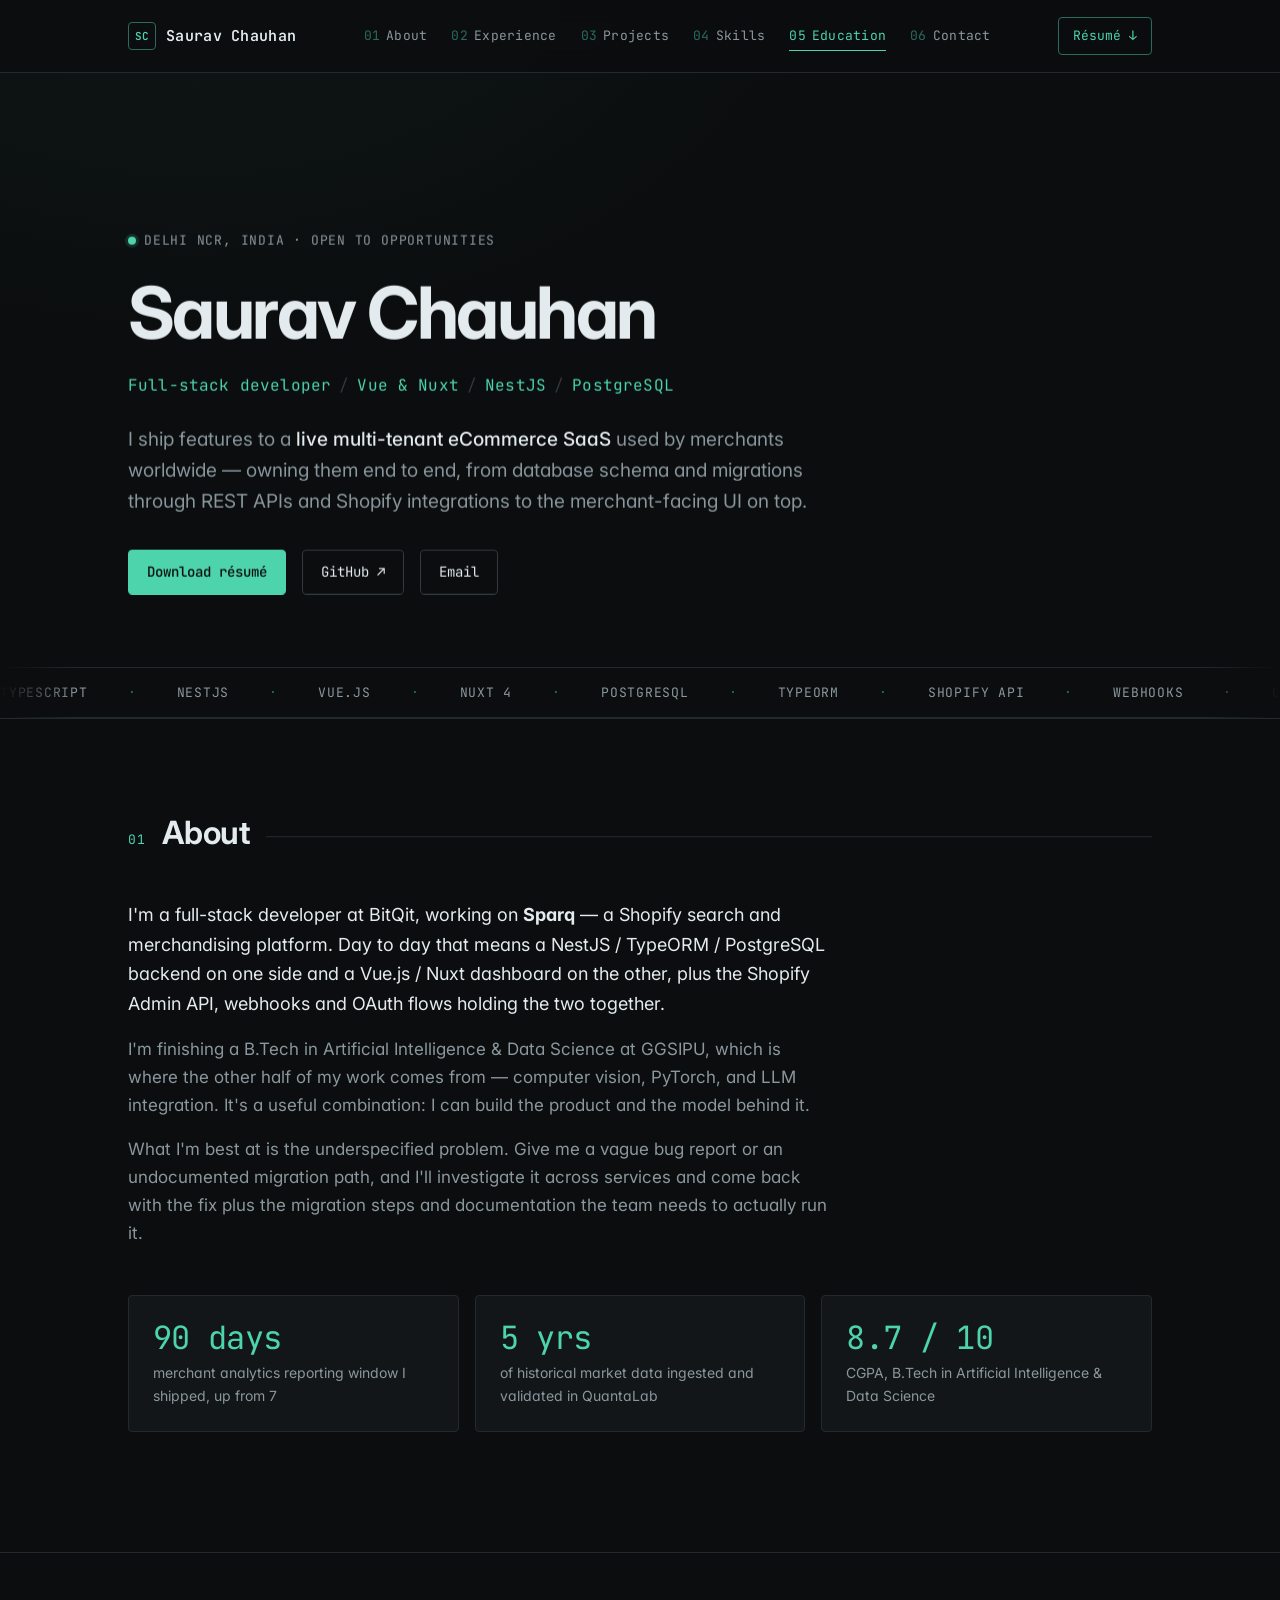
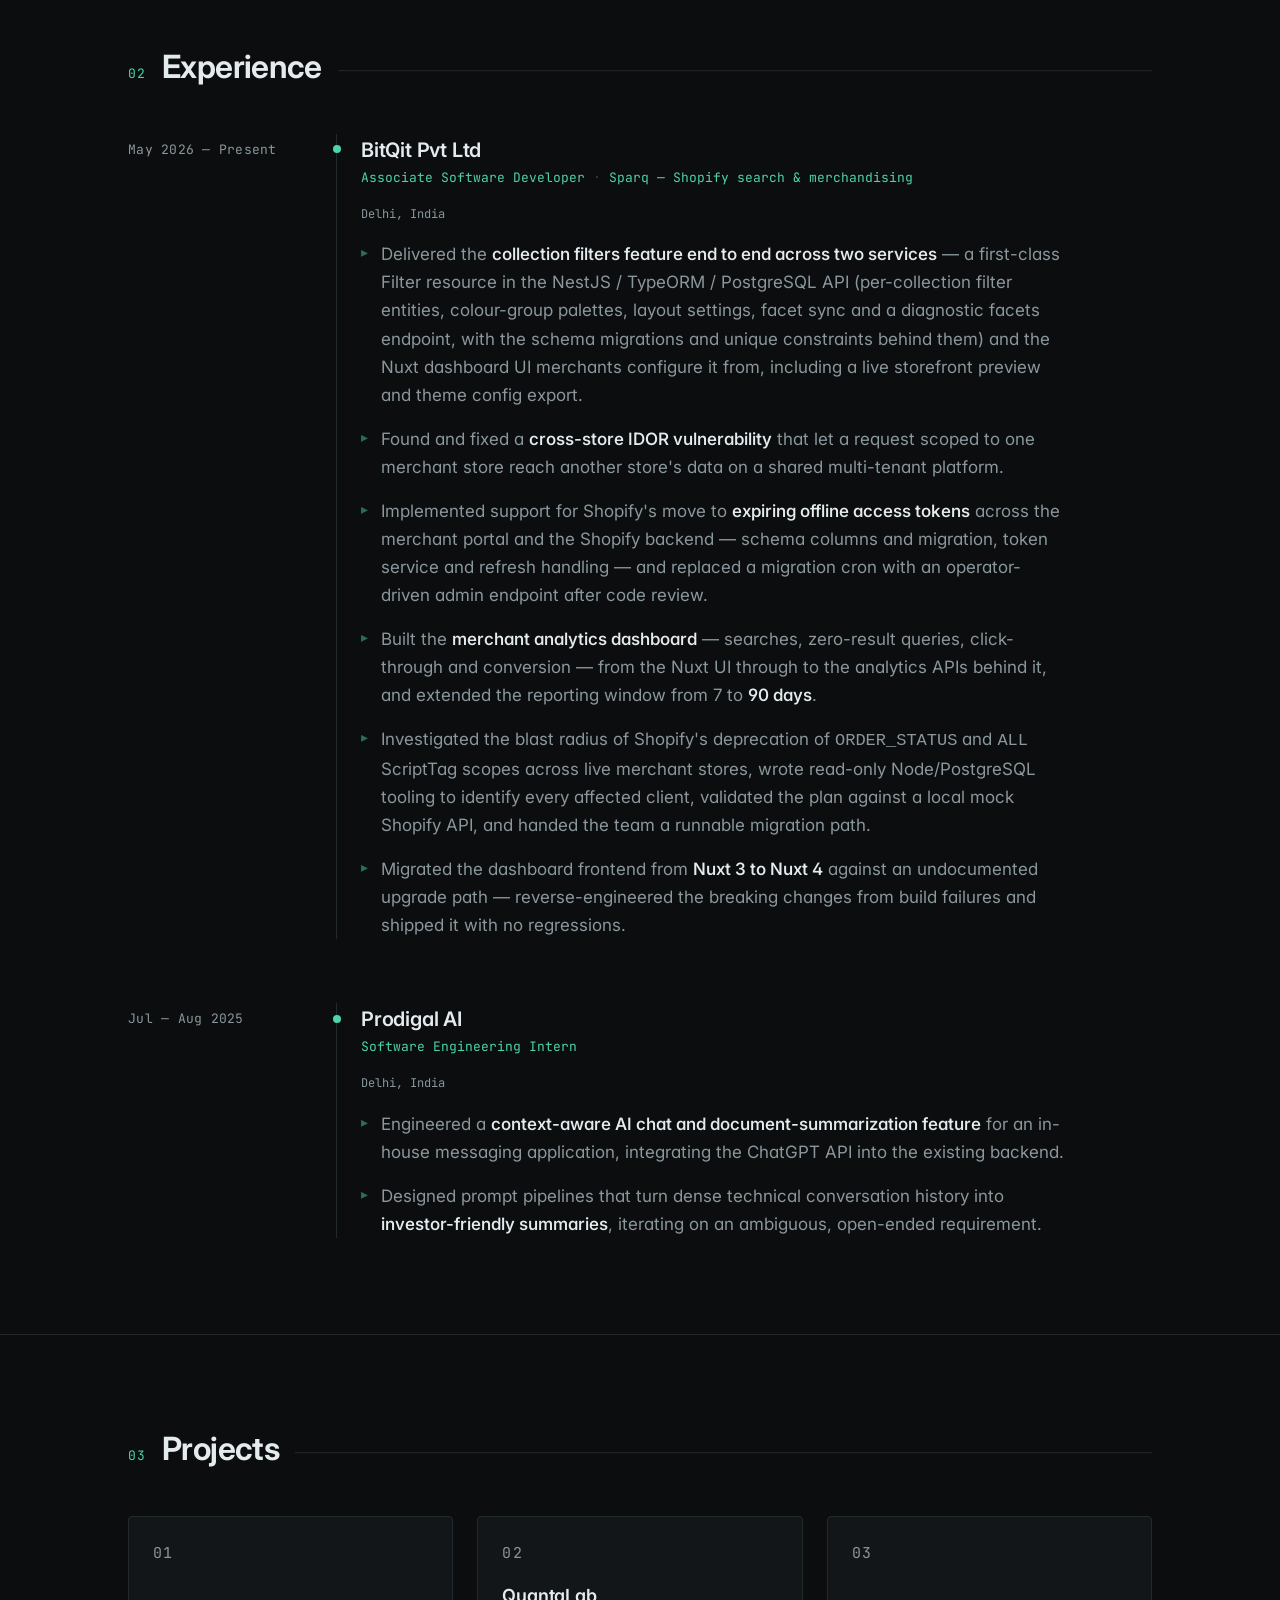
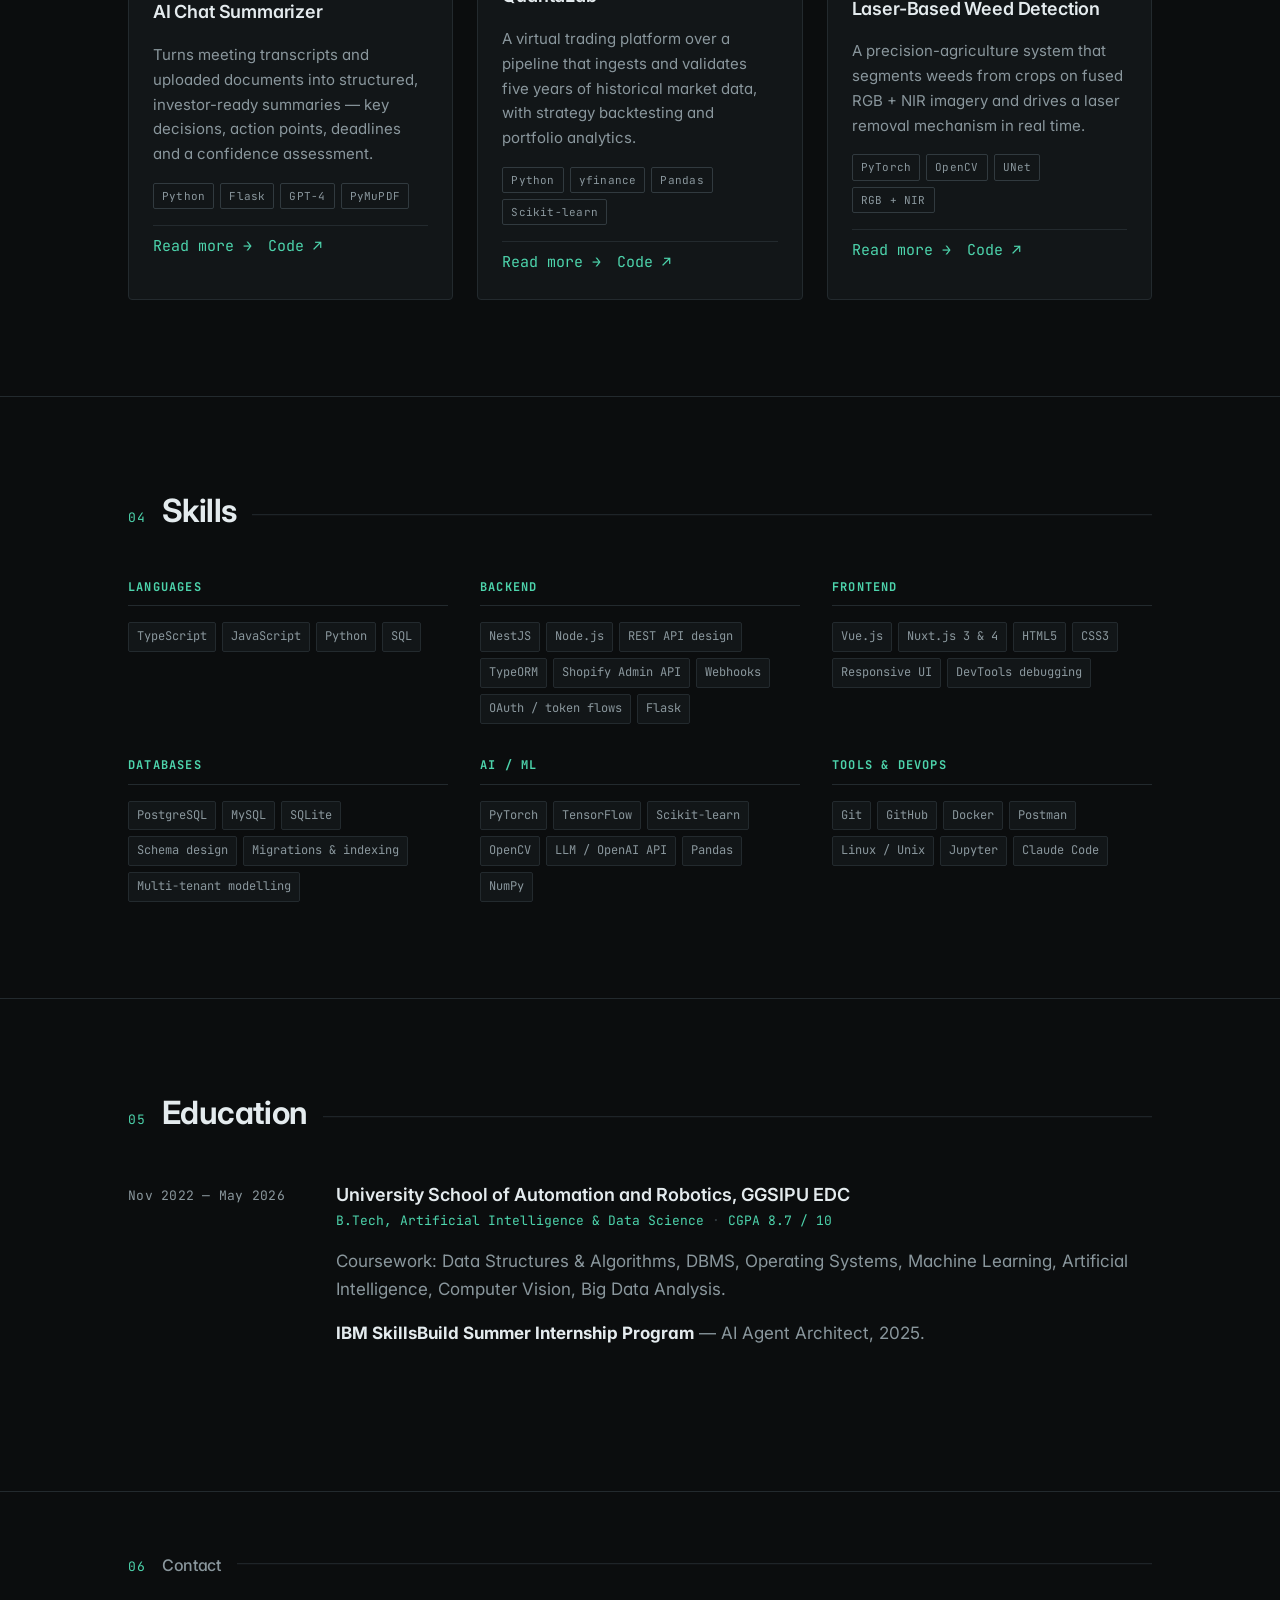
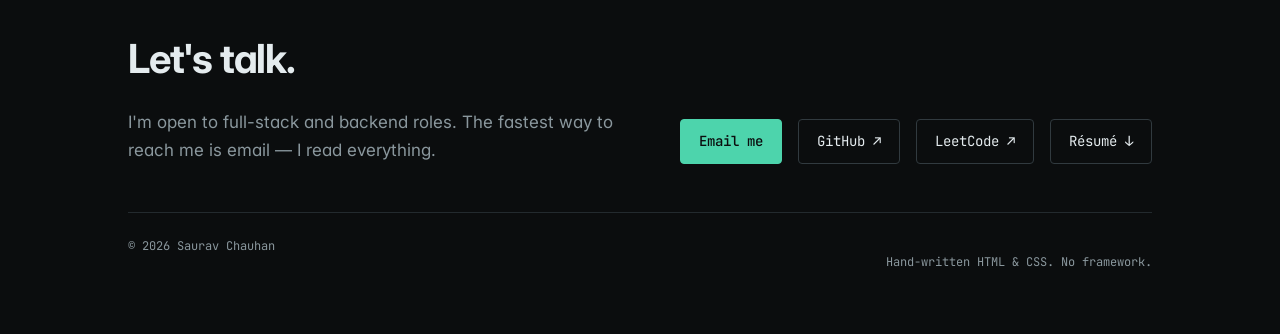
==== index.html @ 9d28c555 "Add files via upload" ====
<!DOCTYPE html>
<html lang="en" class="no-js">
<head>
<meta charset="utf-8">
<meta name="viewport" content="width=device-width, initial-scale=1">

<!-- Runs before first paint: with JS on, .reveal starts hidden and main.js animates it in.
     With JS off, the .no-js rule keeps everything visible. -->
<script>document.documentElement.classList.remove("no-js");</script>

<title>Saurav Chauhan — Full-Stack Developer</title>
<meta name="description" content="Full-stack developer shipping features to a live multi-tenant eCommerce SaaS. NestJS, TypeORM and PostgreSQL on the backend; Vue.js and Nuxt on the frontend. Based in Delhi NCR, India.">
<meta name="author" content="Saurav Chauhan">
<link rel="canonical" href="https://sauravchauhan666.github.io/">

<meta property="og:type" content="website">
<meta property="og:url" content="https://sauravchauhan666.github.io/">
<meta property="og:title" content="Saurav Chauhan — Full-Stack Developer">
<meta property="og:description" content="Full-stack developer shipping features to a live multi-tenant eCommerce SaaS. NestJS, TypeORM and PostgreSQL on the backend; Vue.js and Nuxt on the frontend.">
<meta name="twitter:card" content="summary">

<link rel="icon" href="/favicon.svg" type="image/svg+xml">
<meta name="theme-color" content="#0b0d0e">

<link rel="preconnect" href="https://fonts.googleapis.com">
<link rel="preconnect" href="https://fonts.gstatic.com" crossorigin>
<link href="https://fonts.googleapis.com/css2?family=Inter:wght@400;500;600;700&family=JetBrains+Mono:wght@400;500&display=swap" rel="stylesheet">
<link rel="stylesheet" href="/assets/styles.css">

<script type="application/ld+json">
{
  "@context": "https://schema.org",
  "@type": "Person",
  "name": "Saurav Chauhan",
  "jobTitle": "Associate Software Developer",
  "url": "https://sauravchauhan666.github.io/",
  "email": "mailto:2401sauravchauhan@gmail.com",
  "address": { "@type": "PostalAddress", "addressRegion": "Delhi NCR", "addressCountry": "IN" },
  "worksFor": { "@type": "Organization", "name": "BitQit Pvt Ltd" },
  "alumniOf": { "@type": "CollegeOrUniversity", "name": "University School of Automation and Robotics, GGSIPU" },
  "knowsAbout": ["TypeScript", "NestJS", "Vue.js", "Nuxt.js", "PostgreSQL", "Shopify API", "Python", "PyTorch"],
  "sameAs": [
    "https://github.com/SauravChauhan666",
    "https://leetcode.com/u/2401sauravchauhan"
  ]
}
</script>
</head>

<body>
<a class="skip-link" href="#main">Skip to content</a>
<div class="scroll-progress" aria-hidden="true"></div>

<header class="site-header">
  <div class="container">
    <a class="brand" href="/">
      <span class="brand-mark" aria-hidden="true">SC</span>
      <span class="brand-name">Saurav Chauhan</span>
    </a>

    <nav class="nav" aria-label="Sections">
      <a href="#about"><span class="nav-num">01</span>About</a>
      <a href="#experience"><span class="nav-num">02</span>Experience</a>
      <a href="#projects"><span class="nav-num">03</span>Projects</a>
      <a href="#skills"><span class="nav-num">04</span>Skills</a>
      <a href="#education"><span class="nav-num">05</span>Education</a>
      <a href="#contact"><span class="nav-num">06</span>Contact</a>
    </nav>

    <div class="header-actions">
      <a class="btn-resume" href="/resume.pdf" target="_blank" rel="noopener">Résumé ↓</a>
      <button class="nav-toggle" type="button" aria-expanded="false" aria-controls="nav-mobile">Menu</button>
    </div>
  </div>

  <div class="nav-mobile" id="nav-mobile">
    <ul>
      <li><a href="#about">01 &nbsp;About</a></li>
      <li><a href="#experience">02 &nbsp;Experience</a></li>
      <li><a href="#projects">03 &nbsp;Projects</a></li>
      <li><a href="#skills">04 &nbsp;Skills</a></li>
      <li><a href="#education">05 &nbsp;Education</a></li>
      <li><a href="#contact">06 &nbsp;Contact</a></li>
    </ul>
  </div>
</header>

<main id="main">

  <!-- Hero ------------------------------------------------------------- -->
  <section class="hero">
    <div class="container" data-parallax="0.12">
      <p class="hero-eyebrow" data-enter>
        <span class="status-dot" aria-hidden="true"></span>
        Delhi NCR, India · Open to opportunities
      </p>

      <h1 data-enter><span class="mask"><span class="mask-inner">Saurav Chauhan</span></span></h1>

      <p class="hero-role" data-enter>
        Full-stack developer<span class="sep">/</span>Vue &amp; Nuxt<span class="sep">/</span>NestJS<span class="sep">/</span>PostgreSQL
      </p>

      <p class="hero-summary" data-enter>
        I ship features to a <strong>live multi-tenant eCommerce SaaS</strong> used by merchants worldwide —
        owning them end to end, from database schema and migrations through REST APIs and Shopify
        integrations to the merchant-facing UI on top.
      </p>

      <div class="hero-actions" data-enter>
        <a class="btn btn-primary" href="/resume.pdf" target="_blank" rel="noopener">Download résumé</a>
        <a class="btn" href="https://github.com/SauravChauhan666" target="_blank" rel="noopener">GitHub ↗</a>
        <a class="btn" href="mailto:2401sauravchauhan@gmail.com">Email</a>
      </div>
    </div>
  </section>

  <!-- Tech marquee ----------------------------------------------------- -->
  <div class="marquee" aria-hidden="true">
    <div class="marquee-track">
      <div class="marquee-group">
        <span>TypeScript</span><span>NestJS</span><span>Vue.js</span><span>Nuxt 4</span>
        <span>PostgreSQL</span><span>TypeORM</span><span>Shopify API</span><span>Webhooks</span>
        <span>OAuth</span><span>Python</span><span>PyTorch</span><span>OpenCV</span>
        <span>Docker</span><span>Linux</span>
      </div>
      <div class="marquee-group">
        <span>TypeScript</span><span>NestJS</span><span>Vue.js</span><span>Nuxt 4</span>
        <span>PostgreSQL</span><span>TypeORM</span><span>Shopify API</span><span>Webhooks</span>
        <span>OAuth</span><span>Python</span><span>PyTorch</span><span>OpenCV</span>
        <span>Docker</span><span>Linux</span>
      </div>
    </div>
  </div>

  <!-- About ------------------------------------------------------------ -->
  <section class="section" id="about">
    <div class="container">
      <div class="section-head">
        <span class="section-num">01</span>
        <h2>About</h2>
        <span class="section-rule" aria-hidden="true"></span>
      </div>

      <div class="prose reveal">
        <p class="lead">
          I'm a full-stack developer at BitQit, working on <strong>Sparq</strong> — a Shopify search and
          merchandising platform. Day to day that means a NestJS / TypeORM / PostgreSQL backend on one side
          and a Vue.js / Nuxt dashboard on the other, plus the Shopify Admin API, webhooks and OAuth flows
          holding the two together.
        </p>
        <p class="muted">
          I'm finishing a B.Tech in Artificial Intelligence &amp; Data Science at GGSIPU, which is where the
          other half of my work comes from — computer vision, PyTorch, and LLM integration. It's a useful
          combination: I can build the product and the model behind it.
        </p>
        <p class="muted">
          What I'm best at is the underspecified problem. Give me a vague bug report or an undocumented
          migration path, and I'll investigate it across services and come back with the fix plus the
          migration steps and documentation the team needs to actually run it.
        </p>
      </div>

      <div class="metrics" data-stagger style="margin-top: 3rem;">
        <div class="metric">
          <p class="metric-value" data-count="90" data-suffix=" days">90 days</p>
          <p class="metric-label">merchant analytics reporting window I shipped, up from 7</p>
        </div>
        <div class="metric">
          <p class="metric-value" data-count="5" data-suffix=" yrs">5 yrs</p>
          <p class="metric-label">of historical market data ingested and validated in QuantaLab</p>
        </div>
        <div class="metric">
          <p class="metric-value" data-count="8.7" data-decimals="1" data-suffix=" / 10">8.7 / 10</p>
          <p class="metric-label">CGPA, B.Tech in Artificial Intelligence &amp; Data Science</p>
        </div>
      </div>
    </div>
  </section>

  <!-- Experience ------------------------------------------------------- -->
  <section class="section" id="experience">
    <div class="container">
      <div class="section-head">
        <span class="section-num">02</span>
        <h2>Experience</h2>
        <span class="section-rule" aria-hidden="true"></span>
      </div>

      <div class="timeline" data-stagger>

        <article class="job reveal">
          <p class="job-date">May 2026 — Present</p>
          <div class="job-body">
            <h3>BitQit Pvt Ltd</h3>
            <p class="job-role">
              Associate Software Developer<span class="sep">·</span>Sparq — Shopify search &amp; merchandising
            </p>
            <p class="job-meta">Delhi, India</p>

            <ul class="bullets">
              <li>
                Delivered the <strong>collection filters feature end to end across two services</strong> — a
                first-class Filter resource in the NestJS / TypeORM / PostgreSQL API (per-collection filter
                entities, colour-group palettes, layout settings, facet sync and a diagnostic facets endpoint,
                with the schema migrations and unique constraints behind them) and the Nuxt dashboard UI
                merchants configure it from, including a live storefront preview and theme config export.
              </li>
              <li>
                Found and fixed a <strong>cross-store IDOR vulnerability</strong> that let a request scoped to
                one merchant store reach another store's data on a shared multi-tenant platform.
              </li>
              <li>
                Implemented support for Shopify's move to <strong>expiring offline access tokens</strong>
                across the merchant portal and the Shopify backend — schema columns and migration, token
                service and refresh handling — and replaced a migration cron with an operator-driven admin
                endpoint after code review.
              </li>
              <li>
                Built the <strong>merchant analytics dashboard</strong> — searches, zero-result queries,
                click-through and conversion — from the Nuxt UI through to the analytics APIs behind it, and
                extended the reporting window from 7 to <strong>90 days</strong>.
              </li>
              <li>
                Investigated the blast radius of Shopify's deprecation of <code>ORDER_STATUS</code> and
                <code>ALL</code> ScriptTag scopes across live merchant stores, wrote read-only
                Node/PostgreSQL tooling to identify every affected client, validated the plan against a local
                mock Shopify API, and handed the team a runnable migration path.
              </li>
              <li>
                Migrated the dashboard frontend from <strong>Nuxt 3 to Nuxt 4</strong> against an undocumented
                upgrade path — reverse-engineered the breaking changes from build failures and shipped it with
                no regressions.
              </li>
            </ul>
          </div>
        </article>

        <article class="job reveal">
          <p class="job-date">Jul — Aug 2025</p>
          <div class="job-body">
            <h3>Prodigal AI</h3>
            <p class="job-role">Software Engineering Intern</p>
            <p class="job-meta">Delhi, India</p>

            <ul class="bullets">
              <li>
                Engineered a <strong>context-aware AI chat and document-summarization feature</strong> for an
                in-house messaging application, integrating the ChatGPT API into the existing backend.
              </li>
              <li>
                Designed prompt pipelines that turn dense technical conversation history into
                <strong>investor-friendly summaries</strong>, iterating on an ambiguous, open-ended requirement.
              </li>
            </ul>
          </div>
        </article>

      </div>
    </div>
  </section>

  <!-- Projects --------------------------------------------------------- -->
  <section class="section" id="projects">
    <div class="container">
      <div class="section-head">
        <span class="section-num">03</span>
        <h2>Projects</h2>
        <span class="section-rule" aria-hidden="true"></span>
      </div>

      <div class="card-grid" data-stagger>

        <article class="card reveal">
          <p class="card-index">01</p>
          <h3><a href="/projects/ai-chat-summarizer.html">AI Chat Summarizer</a></h3>
          <p>
            Turns meeting transcripts and uploaded documents into structured, investor-ready summaries —
            key decisions, action points, deadlines and a confidence assessment.
          </p>
          <ul class="tags">
            <li>Python</li><li>Flask</li><li>GPT-4</li><li>PyMuPDF</li>
          </ul>
          <p class="card-links">
            <a href="/projects/ai-chat-summarizer.html">Read more →</a>
            <a href="https://github.com/SauravChauhan666/AI-Chat-Summarizer" target="_blank" rel="noopener">Code ↗</a>
          </p>
        </article>

        <article class="card reveal">
          <p class="card-index">02</p>
          <h3><a href="/projects/quantalab.html">QuantaLab</a></h3>
          <p>
            A virtual trading platform over a pipeline that ingests and validates five years of historical
            market data, with strategy backtesting and portfolio analytics.
          </p>
          <ul class="tags">
            <li>Python</li><li>yfinance</li><li>Pandas</li><li>Scikit-learn</li>
          </ul>
          <p class="card-links">
            <a href="/projects/quantalab.html">Read more →</a>
            <a href="https://github.com/MrParindiyal/quantalab" target="_blank" rel="noopener">Code ↗</a>
          </p>
        </article>

        <article class="card reveal">
          <p class="card-index">03</p>
          <h3><a href="/projects/weed-detection.html">Laser-Based Weed Detection</a></h3>
          <p>
            A precision-agriculture system that segments weeds from crops on fused RGB + NIR imagery and
            drives a laser removal mechanism in real time.
          </p>
          <ul class="tags">
            <li>PyTorch</li><li>OpenCV</li><li>UNet</li><li>RGB + NIR</li>
          </ul>
          <p class="card-links">
            <a href="/projects/weed-detection.html">Read more →</a>
            <a href="https://github.com/SauravChauhan666/Laser-based-weed-detection" target="_blank" rel="noopener">Code ↗</a>
          </p>
        </article>

      </div>
    </div>
  </section>

  <!-- Skills ----------------------------------------------------------- -->
  <section class="section" id="skills">
    <div class="container">
      <div class="section-head">
        <span class="section-num">04</span>
        <h2>Skills</h2>
        <span class="section-rule" aria-hidden="true"></span>
      </div>

      <div class="skills-grid" data-stagger>

        <div class="skill-group">
          <h3>Languages</h3>
          <ul>
            <li>TypeScript</li><li>JavaScript</li><li>Python</li><li>SQL</li>
          </ul>
        </div>

        <div class="skill-group">
          <h3>Backend</h3>
          <ul>
            <li>NestJS</li><li>Node.js</li><li>REST API design</li><li>TypeORM</li>
            <li>Shopify Admin API</li><li>Webhooks</li><li>OAuth / token flows</li><li>Flask</li>
          </ul>
        </div>

        <div class="skill-group">
          <h3>Frontend</h3>
          <ul>
            <li>Vue.js</li><li>Nuxt.js 3 &amp; 4</li><li>HTML5</li><li>CSS3</li>
            <li>Responsive UI</li><li>DevTools debugging</li>
          </ul>
        </div>

        <div class="skill-group">
          <h3>Databases</h3>
          <ul>
            <li>PostgreSQL</li><li>MySQL</li><li>SQLite</li><li>Schema design</li>
            <li>Migrations &amp; indexing</li><li>Multi-tenant modelling</li>
          </ul>
        </div>

        <div class="skill-group">
          <h3>AI / ML</h3>
          <ul>
            <li>PyTorch</li><li>TensorFlow</li><li>Scikit-learn</li><li>OpenCV</li>
            <li>LLM / OpenAI API</li><li>Pandas</li><li>NumPy</li>
          </ul>
        </div>

        <div class="skill-group">
          <h3>Tools &amp; DevOps</h3>
          <ul>
            <li>Git</li><li>GitHub</li><li>Docker</li><li>Postman</li>
            <li>Linux / Unix</li><li>Jupyter</li><li>Claude Code</li>
          </ul>
        </div>

      </div>
    </div>
  </section>

  <!-- Education -------------------------------------------------------- -->
  <section class="section" id="education">
    <div class="container">
      <div class="section-head">
        <span class="section-num">05</span>
        <h2>Education</h2>
        <span class="section-rule" aria-hidden="true"></span>
      </div>

      <div class="edu reveal">
        <p class="job-date">Nov 2022 — May 2026</p>
        <div>
          <h3>University School of Automation and Robotics, GGSIPU EDC</h3>
          <p class="job-role">B.Tech, Artificial Intelligence &amp; Data Science<span class="sep">·</span>CGPA 8.7 / 10</p>
          <p class="muted">
            Coursework: Data Structures &amp; Algorithms, DBMS, Operating Systems, Machine Learning,
            Artificial Intelligence, Computer Vision, Big Data Analysis.
          </p>
          <p class="muted" style="margin-top: 1rem;">
            <strong style="color: var(--text);">IBM SkillsBuild Summer Internship Program</strong> —
            AI Agent Architect, 2025.
          </p>
        </div>
      </div>
    </div>
  </section>

</main>

<!-- Contact / footer --------------------------------------------------- -->
<footer class="site-footer" id="contact">
  <div class="container">
    <div class="section-head">
      <span class="section-num">06</span>
      <h2 style="font-size: 1rem; font-weight: 500; color: var(--muted);">Contact</h2>
      <span class="section-rule" aria-hidden="true"></span>
    </div>

    <div class="footer-top">
      <div>
        <h2>Let's talk.</h2>
        <p class="muted prose">
          I'm open to full-stack and backend roles. The fastest way to reach me is email — I read everything.
        </p>
      </div>

      <ul class="contact-links">
        <li><a class="btn btn-primary" href="mailto:2401sauravchauhan@gmail.com">Email me</a></li>
        <li><a class="btn" href="https://github.com/SauravChauhan666" target="_blank" rel="noopener">GitHub ↗</a></li>
        <li><a class="btn" href="https://leetcode.com/u/2401sauravchauhan" target="_blank" rel="noopener">LeetCode ↗</a></li>
        <li><a class="btn" href="/resume.pdf" target="_blank" rel="noopener">Résumé ↓</a></li>
      </ul>
    </div>

    <div class="footer-bottom">
      <p>© 2026 Saurav Chauhan</p>
      <p>Hand-written HTML &amp; CSS. No framework.</p>
    </div>
  </div>
</footer>

<script src="/assets/main.js" defer></script>
</body>
</html>
---- assets/styles.css ----
/* ==========================================================================
   Saurav Chauhan — portfolio
   Single stylesheet, shared by every page.

   Structure:
     1. Tokens          design system, the only place raw values live
     2. Reset & base
     3. Layout          container, section rhythm
     4. Header / nav
     5. Hero
     6. Prose & headings
     7. Experience timeline
     8. Project cards
     9. Skills
    10. Project detail pages
    11. Footer
    12. Motion & reveal
   ========================================================================== */


/* 1. Tokens ================================================================ */

:root {
  /* Palette — near-black base, one accent used sparingly */
  --bg:          #0b0d0e;
  --surface:     #121618;
  --surface-2:   #171c1f;
  --border:      #232a2e;
  --border-lit:  #313a3f;
  --text:        #e4ebee;
  --muted:       #8a979d;
  --accent:      #4dd4ac;
  --accent-dim:  #2a6b5a;

  /* Type */
  --font-sans: "Inter", ui-sans-serif, system-ui, -apple-system, "Segoe UI", sans-serif;
  --font-mono: "JetBrains Mono", ui-monospace, "SF Mono", "Cascadia Code", Menlo, monospace;

  /* Spacing — 8px rhythm */
  --s-1: 0.5rem;
  --s-2: 1rem;
  --s-3: 1.5rem;
  --s-4: 2rem;
  --s-6: 3rem;
  --s-8: 4rem;
  --s-12: 6rem;
  --s-16: 8rem;

  /* Measure */
  --container: 68rem;
  --prose: 44rem;

  --radius: 4px;
  --ease: cubic-bezier(0.4, 0, 0.2, 1);
  /* Decelerating curve for entrances — fast out of the gate, long soft landing */
  --ease-out: cubic-bezier(0.22, 1, 0.36, 1);
}


/* 2. Reset & base ========================================================== */

*,
*::before,
*::after { box-sizing: border-box; }

* { margin: 0; }

html {
  -webkit-text-size-adjust: 100%;
  scroll-behavior: smooth;
  /* Sticky header is ~4.5rem; keep anchored sections clear of it */
  scroll-padding-top: 6rem;
}

/* main.js runs its own eased scrolling and animates anchor jumps itself.
   Native smooth scrolling would fight it, so it is switched off once JS is in. */
html.js-scroll { scroll-behavior: auto; }

body {
  background: var(--bg);
  color: var(--text);
  font-family: var(--font-sans);
  font-size: 1.0625rem;
  line-height: 1.65;
  font-feature-settings: "cv02", "cv03", "cv04", "cv11";
  -webkit-font-smoothing: antialiased;
  text-rendering: optimizeLegibility;
  /* Faint top-left glow so the near-black never reads as flat */
  background-image:
    radial-gradient(60rem 40rem at 15% -10%, rgba(77, 212, 172, 0.055), transparent 70%);
  background-repeat: no-repeat;
  background-attachment: fixed;
}

img, svg { display: block; max-width: 100%; }

a {
  color: var(--accent);
  text-decoration: none;
  transition: color 150ms var(--ease);
}

a:hover { color: var(--text); }

/* Visible focus on every interactive element — dark themes lose these easily */
a:focus-visible,
button:focus-visible {
  outline: 2px solid var(--accent);
  outline-offset: 3px;
  border-radius: 2px;
}

::selection {
  background: var(--accent);
  color: var(--bg);
}

.skip-link {
  position: absolute;
  left: var(--s-2);
  top: -4rem;
  z-index: 100;
  padding: var(--s-1) var(--s-2);
  background: var(--accent);
  color: var(--bg);
  font-family: var(--font-mono);
  font-size: 0.8125rem;
  border-radius: var(--radius);
  transition: top 150ms var(--ease);
}

.skip-link:focus {
  top: var(--s-2);
  color: var(--bg);
}


/* 3. Layout ================================================================ */

.container {
  width: 100%;
  max-width: var(--container);
  margin-inline: auto;
  padding-inline: var(--s-3);
}

@media (min-width: 48rem) {
  .container { padding-inline: var(--s-4); }
}

.section {
  padding-block: var(--s-12);
  border-top: 1px solid var(--border);
}

.section:first-of-type { border-top: 0; }

.prose { max-width: var(--prose); }


/* 4. Header / nav ========================================================== */

.site-header {
  position: sticky;
  top: 0;
  z-index: 50;
  background: rgba(11, 13, 14, 0.82);
  backdrop-filter: blur(12px);
  -webkit-backdrop-filter: blur(12px);
  border-bottom: 1px solid var(--border);
}

.site-header .container {
  display: flex;
  align-items: center;
  justify-content: space-between;
  gap: var(--s-3);
  height: 4.5rem;
}

.brand {
  display: inline-flex;
  align-items: center;
  gap: 0.625rem;
  font-family: var(--font-mono);
  font-size: 0.9375rem;
  font-weight: 600;
  color: var(--text);
  letter-spacing: 0.02em;
}

.brand:hover { color: var(--accent); }

/* On narrow phones the résumé button and menu toggle leave no room for the full
   name — drop to the SC mark. The <h1> two lines down still says it in full. */
.brand-name { display: none; }

@media (min-width: 26rem) {
  .brand-name { display: inline; white-space: nowrap; }
}

.brand-mark {
  display: grid;
  place-items: center;
  width: 1.75rem;
  height: 1.75rem;
  border: 1px solid var(--accent-dim);
  border-radius: var(--radius);
  color: var(--accent);
  font-size: 0.6875rem;
  letter-spacing: 0.04em;
}

.nav {
  display: none;
  align-items: center;
  gap: var(--s-3);
}

/* Six numbered links + brand + résumé button need real room before unstacking */
@media (min-width: 64rem) {
  .nav { display: flex; }
}

.nav a {
  font-family: var(--font-mono);
  font-size: 0.8125rem;
  color: var(--muted);
  letter-spacing: 0.02em;
  padding-block: 0.25rem;
  border-bottom: 1px solid transparent;
}

.nav a:hover { color: var(--text); }

/* Scroll-spy state, set by main.js */
.nav a.is-active {
  color: var(--accent);
  border-bottom-color: var(--accent);
}

.nav-num {
  color: var(--accent-dim);
  margin-right: 0.375rem;
}

.nav a:hover .nav-num,
.nav a.is-active .nav-num { color: var(--accent); }

/* Resume button — the one persistent call to action */
.btn-resume {
  display: inline-flex;
  align-items: center;
  gap: 0.5rem;
  padding: 0.4375rem 0.875rem;
  border: 1px solid var(--accent-dim);
  border-radius: var(--radius);
  font-family: var(--font-mono);
  font-size: 0.8125rem;
  color: var(--accent);
  white-space: nowrap;
  transition: background 150ms var(--ease), border-color 150ms var(--ease),
              color 150ms var(--ease), transform 200ms var(--ease-out);
}

.btn-resume:hover {
  background: rgba(77, 212, 172, 0.1);
  border-color: var(--accent);
  color: var(--accent);
}

/* Mobile menu toggle */
.nav-toggle {
  display: inline-flex;
  align-items: center;
  gap: 0.5rem;
  background: none;
  border: 1px solid var(--border-lit);
  border-radius: var(--radius);
  color: var(--muted);
  font-family: var(--font-mono);
  font-size: 0.8125rem;
  padding: 0.4375rem 0.75rem;
  cursor: pointer;
  transition: color 150ms var(--ease), border-color 150ms var(--ease);
}

.nav-toggle:hover { color: var(--text); border-color: var(--accent-dim); }

@media (min-width: 64rem) {
  .nav-toggle { display: none; }
}

.header-actions {
  display: flex;
  align-items: center;
  gap: var(--s-2);
}

/* Mobile drawer */
.nav-mobile {
  display: none;
  border-top: 1px solid var(--border);
  background: var(--bg);
}

.nav-mobile.is-open { display: block; }

@media (min-width: 64rem) {
  .nav-mobile.is-open { display: none; }
}

.nav-mobile ul {
  list-style: none;
  padding: var(--s-2) 0;
  margin: 0;
}

.nav-mobile a {
  display: block;
  padding: 0.625rem var(--s-3);
  font-family: var(--font-mono);
  font-size: 0.9375rem;
  color: var(--muted);
}

.nav-mobile a:hover { color: var(--accent); background: var(--surface); }


/* 5. Hero ================================================================== */

.hero {
  padding-block: clamp(var(--s-8), 12vw, var(--s-16)) var(--s-12);
}

.hero-eyebrow {
  display: inline-flex;
  align-items: center;
  gap: 0.5rem;
  font-family: var(--font-mono);
  font-size: 0.8125rem;
  letter-spacing: 0.06em;
  text-transform: uppercase;
  color: var(--muted);
  margin-bottom: var(--s-3);
}

.status-dot {
  width: 0.5rem;
  height: 0.5rem;
  border-radius: 50%;
  background: var(--accent);
  box-shadow: 0 0 0 3px rgba(77, 212, 172, 0.15);
}

.hero h1 {
  font-size: clamp(2.5rem, 7vw, 4.5rem);
  line-height: 1.02;
  letter-spacing: -0.035em;
  font-weight: 700;
  margin-bottom: var(--s-3);
}

.hero-role {
  font-family: var(--font-mono);
  font-size: clamp(0.875rem, 2vw, 1rem);
  color: var(--accent);
  letter-spacing: 0.01em;
  margin-bottom: var(--s-3);
}

.hero-role .sep { color: var(--border-lit); margin-inline: 0.5rem; }

.hero-summary {
  max-width: var(--prose);
  font-size: clamp(1.0625rem, 2vw, 1.1875rem);
  color: var(--muted);
  margin-bottom: var(--s-4);
}

.hero-summary strong { color: var(--text); font-weight: 500; }

.hero-actions {
  display: flex;
  flex-wrap: wrap;
  gap: var(--s-2);
}

.btn {
  display: inline-flex;
  align-items: center;
  gap: 0.5rem;
  padding: 0.625rem 1.125rem;
  border-radius: var(--radius);
  font-family: var(--font-mono);
  font-size: 0.875rem;
  border: 1px solid var(--border-lit);
  color: var(--text);
  transition: background 150ms var(--ease), border-color 150ms var(--ease),
              color 150ms var(--ease), transform 200ms var(--ease-out);
}

.btn:hover { border-color: var(--accent-dim); color: var(--accent); background: var(--surface); }

.btn-primary {
  background: var(--accent);
  border-color: var(--accent);
  color: var(--bg);
  font-weight: 500;
}

.btn-primary:hover {
  background: #5ee0b8;
  border-color: #5ee0b8;
  color: var(--bg);
}


/* 6. Prose & headings ====================================================== */

.section-head {
  display: flex;
  align-items: baseline;
  gap: var(--s-2);
  margin-bottom: var(--s-6);
}

.section-num {
  font-family: var(--font-mono);
  font-size: 0.8125rem;
  color: var(--accent);
  letter-spacing: 0.08em;
  flex-shrink: 0;
}

.section-head h2 {
  font-size: clamp(1.5rem, 3vw, 2rem);
  line-height: 1.15;
  letter-spacing: -0.02em;
  font-weight: 650;
}

/* Hairline that runs to the right edge of the heading row */
.section-rule {
  flex: 1;
  height: 1px;
  background: var(--border);
  transform: translateY(-0.4em);
}

.lead { font-size: 1.125rem; }

p + p { margin-top: var(--s-2); }

.muted { color: var(--muted); }

.mono {
  font-family: var(--font-mono);
  font-size: 0.8125rem;
  letter-spacing: 0.02em;
}


/* 7. Experience timeline =================================================== */

.timeline {
  display: grid;
  gap: var(--s-8);
}

.job {
  display: grid;
  gap: var(--s-2);
}

@media (min-width: 56rem) {
  .job {
    grid-template-columns: 11rem 1fr;
    gap: var(--s-4);
  }
}

.job-date {
  font-family: var(--font-mono);
  font-size: 0.8125rem;
  color: var(--muted);
  letter-spacing: 0.02em;
  padding-top: 0.3rem;
}

.job-body {
  position: relative;
  padding-left: var(--s-3);
  border-left: 1px solid var(--border);
}

/* Node on the timeline rail */
.job-body::before {
  content: "";
  position: absolute;
  left: -4.5px;
  top: 0.7rem;
  width: 8px;
  height: 8px;
  border-radius: 50%;
  background: var(--accent);
}

.job h3 {
  font-size: 1.25rem;
  font-weight: 600;
  letter-spacing: -0.01em;
}

.job-role {
  font-family: var(--font-mono);
  font-size: 0.8125rem;
  color: var(--accent);
  margin-bottom: var(--s-2);
}

.job-role .sep { color: var(--border-lit); margin-inline: 0.5rem; }

.job-meta {
  font-family: var(--font-mono);
  font-size: 0.75rem;
  color: var(--muted);
  margin-bottom: var(--s-2);
}

.bullets {
  list-style: none;
  padding: 0;
  display: grid;
  gap: var(--s-2);
  max-width: var(--prose);
}

.bullets li {
  position: relative;
  padding-left: 1.25rem;
  color: var(--muted);
}

.bullets li::before {
  content: "▸";
  position: absolute;
  left: 0;
  color: var(--accent-dim);
  font-size: 0.875rem;
}

.bullets strong { color: var(--text); font-weight: 550; }


/* 8. Project cards ========================================================= */

.card-grid {
  display: grid;
  gap: var(--s-3);
  grid-template-columns: 1fr;
}

@media (min-width: 44rem) {
  .card-grid { grid-template-columns: repeat(2, 1fr); }
}

@media (min-width: 68rem) {
  .card-grid { grid-template-columns: repeat(3, 1fr); }
}

.card {
  display: flex;
  flex-direction: column;
  gap: var(--s-2);
  padding: var(--s-3);
  background: var(--surface);
  border: 1px solid var(--border);
  border-radius: var(--radius);
  transition: border-color 200ms var(--ease), background 200ms var(--ease), transform 200ms var(--ease);
}

.card:hover {
  border-color: var(--accent-dim);
  background: var(--surface-2);
  transform: translateY(-2px);
}

.card-index {
  font-family: var(--font-mono);
  font-size: 0.75rem;
  color: var(--accent-dim);
  letter-spacing: 0.08em;
}

.card h3 {
  font-size: 1.125rem;
  font-weight: 600;
  letter-spacing: -0.01em;
}

.card h3 a { color: var(--text); }

.card:hover h3 a { color: var(--accent); }

.card p {
  color: var(--muted);
  font-size: 0.9375rem;
  flex: 1;
}

.tags {
  display: flex;
  flex-wrap: wrap;
  gap: 0.375rem;
  list-style: none;
  padding: 0;
}

.tags li {
  font-family: var(--font-mono);
  font-size: 0.6875rem;
  letter-spacing: 0.02em;
  color: var(--muted);
  padding: 0.1875rem 0.5rem;
  border: 1px solid var(--border-lit);
  border-radius: 2px;
}

.card-links {
  display: flex;
  gap: var(--s-2);
  font-family: var(--font-mono);
  font-size: 0.8125rem;
  padding-top: var(--s-1);
  border-top: 1px solid var(--border);
}


/* 9. Skills ================================================================ */

.skills-grid {
  display: grid;
  gap: var(--s-4);
  grid-template-columns: 1fr;
}

@media (min-width: 44rem) {
  .skills-grid { grid-template-columns: repeat(2, 1fr); }
}

@media (min-width: 68rem) {
  .skills-grid { grid-template-columns: repeat(3, 1fr); }
}

.skill-group h3 {
  font-family: var(--font-mono);
  font-size: 0.75rem;
  text-transform: uppercase;
  letter-spacing: 0.1em;
  color: var(--accent);
  padding-bottom: var(--s-1);
  margin-bottom: var(--s-2);
  border-bottom: 1px solid var(--border);
}

.skill-group ul {
  list-style: none;
  padding: 0;
  display: flex;
  flex-wrap: wrap;
  gap: 0.375rem;
}

.skill-group li {
  font-family: var(--font-mono);
  font-size: 0.75rem;
  color: var(--muted);
  padding: 0.25rem 0.5rem;
  background: var(--surface);
  border: 1px solid var(--border);
  border-radius: 2px;
}

/* Education / certifications */
.edu {
  display: grid;
  gap: var(--s-2);
  max-width: var(--prose);
}

@media (min-width: 56rem) {
  .edu { grid-template-columns: 11rem 1fr; gap: var(--s-4); max-width: none; }
}

.edu h3 { font-size: 1.125rem; font-weight: 600; }


/* 10. Project detail pages ================================================= */

.page-head {
  padding-block: var(--s-8) var(--s-6);
  border-bottom: 1px solid var(--border);
}

.back-link {
  display: inline-flex;
  align-items: center;
  gap: 0.5rem;
  font-family: var(--font-mono);
  font-size: 0.8125rem;
  color: var(--muted);
  margin-bottom: var(--s-3);
}

.back-link:hover { color: var(--accent); }

.page-head h1 {
  font-size: clamp(2rem, 5vw, 3rem);
  line-height: 1.08;
  letter-spacing: -0.03em;
  font-weight: 700;
  margin-bottom: var(--s-2);
}

.page-head .hero-summary { margin-bottom: var(--s-3); }

.page-meta {
  display: flex;
  flex-wrap: wrap;
  align-items: center;
  gap: var(--s-2);
  font-family: var(--font-mono);
  font-size: 0.8125rem;
  color: var(--muted);
}

/* Numbered content blocks on detail pages */
.detail-block { padding-block: var(--s-6); border-top: 1px solid var(--border); }
.detail-block:first-of-type { border-top: 0; }

.detail-block h2 {
  font-size: 1.375rem;
  font-weight: 650;
  letter-spacing: -0.015em;
}

.detail-block p,
.detail-block .bullets { color: var(--muted); }

.detail-block .prose p { margin-bottom: var(--s-2); }

/* Definition-style stack list: tool + why that tool */
.stack-list {
  display: grid;
  gap: var(--s-2);
  max-width: var(--prose);
  list-style: none;
  padding: 0;
}

.stack-list li {
  display: grid;
  gap: 0.25rem;
  padding: var(--s-2);
  background: var(--surface);
  border: 1px solid var(--border);
  border-left: 2px solid var(--accent-dim);
  border-radius: 0 var(--radius) var(--radius) 0;
}

.stack-list dt,
.stack-list .stack-name {
  font-family: var(--font-mono);
  font-size: 0.8125rem;
  color: var(--accent);
}

.stack-list .stack-why { color: var(--muted); font-size: 0.9375rem; }

/* Outcome metrics */
.metrics {
  display: grid;
  gap: var(--s-2);
  grid-template-columns: 1fr;
  margin-bottom: var(--s-3);
}

@media (min-width: 34rem) {
  .metrics { grid-template-columns: repeat(2, 1fr); }
}

@media (min-width: 44rem) {
  .metrics { grid-template-columns: repeat(3, 1fr); }
}

.metric {
  padding: var(--s-3);
  background: var(--surface);
  border: 1px solid var(--border);
  border-radius: var(--radius);
}

.metric-value {
  font-family: var(--font-mono);
  font-size: clamp(1.5rem, 4vw, 2rem);
  color: var(--accent);
  line-height: 1.1;
  letter-spacing: -0.02em;
  /* Counters animate through many digit widths — tabular stops the layout jittering */
  font-variant-numeric: tabular-nums;
}

.metric-label {
  font-size: 0.875rem;
  color: var(--muted);
  margin-top: 0.375rem;
}

/* Next/prev project navigation */
.page-nav {
  display: flex;
  flex-wrap: wrap;
  gap: var(--s-2);
  justify-content: space-between;
  padding-block: var(--s-6);
  border-top: 1px solid var(--border);
  font-family: var(--font-mono);
  font-size: 0.875rem;
}


/* 11. Footer =============================================================== */

.site-footer {
  border-top: 1px solid var(--border);
  padding-block: var(--s-8);
  margin-top: var(--s-6);
}

.footer-top {
  display: grid;
  gap: var(--s-4);
  margin-bottom: var(--s-6);
}

@media (min-width: 56rem) {
  .footer-top { grid-template-columns: 1fr auto; align-items: end; }
}

.footer-top h2 {
  font-size: clamp(1.75rem, 4vw, 2.5rem);
  letter-spacing: -0.03em;
  font-weight: 700;
  margin-bottom: var(--s-2);
}

.contact-links {
  display: flex;
  flex-wrap: wrap;
  gap: var(--s-2);
  list-style: none;
  padding: 0;
}

.footer-bottom {
  display: flex;
  flex-wrap: wrap;
  gap: var(--s-2);
  justify-content: space-between;
  padding-top: var(--s-3);
  border-top: 1px solid var(--border);
  font-family: var(--font-mono);
  font-size: 0.75rem;
  color: var(--muted);
}


/* 12. Motion =============================================================== */

/* --- Scroll progress bar --- */

.scroll-progress {
  position: fixed;
  inset: 0 0 auto 0;
  height: 2px;
  z-index: 60;
  background: var(--accent);
  transform: scaleX(0);
  transform-origin: 0 50%;
  will-change: transform;
  pointer-events: none;
}

/* --- Header hide on scroll down --- */

.site-header {
  transition: transform 350ms var(--ease-out);
  will-change: transform;
}

.site-header.is-hidden { transform: translateY(-100%); }

/* --- Entrance: hero and page headers, staggered via --d --- */

[data-enter] {
  opacity: 0;
  transform: translateY(1.25rem);
  transition: opacity 700ms var(--ease-out), transform 700ms var(--ease-out);
  transition-delay: var(--d, 0ms);
}

[data-enter].is-entered {
  opacity: 1;
  transform: none;
}

/* Masked line reveal — the text slides up out of a clipped box.
   Needs the padding, or descenders in "y" and "g" get shaved off. */
.mask {
  display: block;
  overflow: hidden;
  padding-bottom: 0.12em;
  margin-bottom: -0.12em;
}

.mask-inner {
  display: block;
  transform: translateY(110%);
  transition: transform 900ms var(--ease-out);
  transition-delay: var(--d, 0ms);
}

.is-entered .mask-inner,
.mask-inner.is-entered { transform: none; }

/* --- Reveal on scroll --- */

.reveal {
  opacity: 0;
  transform: translateY(16px);
  transition: opacity 650ms var(--ease-out), transform 650ms var(--ease-out);
  transition-delay: var(--d, 0ms);
}

.reveal.is-visible {
  opacity: 1;
  transform: none;
}

/* --- Marquee --- */

.marquee {
  overflow: hidden;
  border-block: 1px solid var(--border);
  padding-block: 0.875rem;
  /* Fade the ends so items enter and leave instead of being chopped off */
  -webkit-mask-image: linear-gradient(90deg, transparent, #000 6%, #000 94%, transparent);
          mask-image: linear-gradient(90deg, transparent, #000 6%, #000 94%, transparent);
}

.marquee-track {
  display: flex;
  width: max-content;
  animation: marquee 46s linear infinite;
  will-change: transform;
}

.marquee:hover .marquee-track,
.marquee:focus-within .marquee-track { animation-play-state: paused; }

.marquee-group {
  display: flex;
  align-items: center;
  gap: 2.5rem;
  padding-right: 2.5rem;
  flex-shrink: 0;
}

.marquee-group span {
  font-family: var(--font-mono);
  font-size: 0.8125rem;
  letter-spacing: 0.06em;
  text-transform: uppercase;
  color: var(--muted);
  white-space: nowrap;
  transition: color 200ms var(--ease);
}

.marquee-group span::after {
  content: "·";
  margin-left: 2.5rem;
  color: var(--accent-dim);
}

.marquee:hover .marquee-group span { color: var(--text); }

/* The track holds two identical groups; -50% lands exactly on the seam */
@keyframes marquee {
  from { transform: translate3d(0, 0, 0); }
  to   { transform: translate3d(-50%, 0, 0); }
}

/* --- Card hover sheen --- */

.card {
  position: relative;
  overflow: hidden;
}

.card::after {
  content: "";
  position: absolute;
  inset: 0;
  background: radial-gradient(24rem 16rem at var(--mx, 50%) var(--my, 0%),
                              rgba(77, 212, 172, 0.07), transparent 60%);
  opacity: 0;
  transition: opacity 300ms var(--ease);
  pointer-events: none;
}

.card:hover::after { opacity: 1; }

/* --- Parallax --- */

[data-parallax] { will-change: transform; }

/* --- Fallbacks --- */

/* If main.js never runs, nothing may stay invisible or half-revealed */
.no-js .reveal,
.no-js [data-enter] { opacity: 1; transform: none; }

.no-js .mask-inner { transform: none; }

@media (prefers-reduced-motion: reduce) {
  html { scroll-behavior: auto; }

  *,
  *::before,
  *::after {
    animation-duration: 0.01ms !important;
    animation-iteration-count: 1 !important;
    transition-duration: 0.01ms !important;
    scroll-behavior: auto !important;
  }

  .reveal,
  [data-enter] { opacity: 1; transform: none; }

  .mask-inner { transform: none; }

  .marquee-track { animation: none; }

  .scroll-progress { display: none; }
}


/* 404 ====================================================================== */

.error-page {
  min-height: 70vh;
  display: grid;
  place-content: center;
  text-align: center;
  gap: var(--s-3);
  padding-block: var(--s-12);
}

.error-code {
  font-family: var(--font-mono);
  font-size: clamp(3rem, 12vw, 6rem);
  color: var(--accent);
  line-height: 1;
  letter-spacing: -0.04em;
}
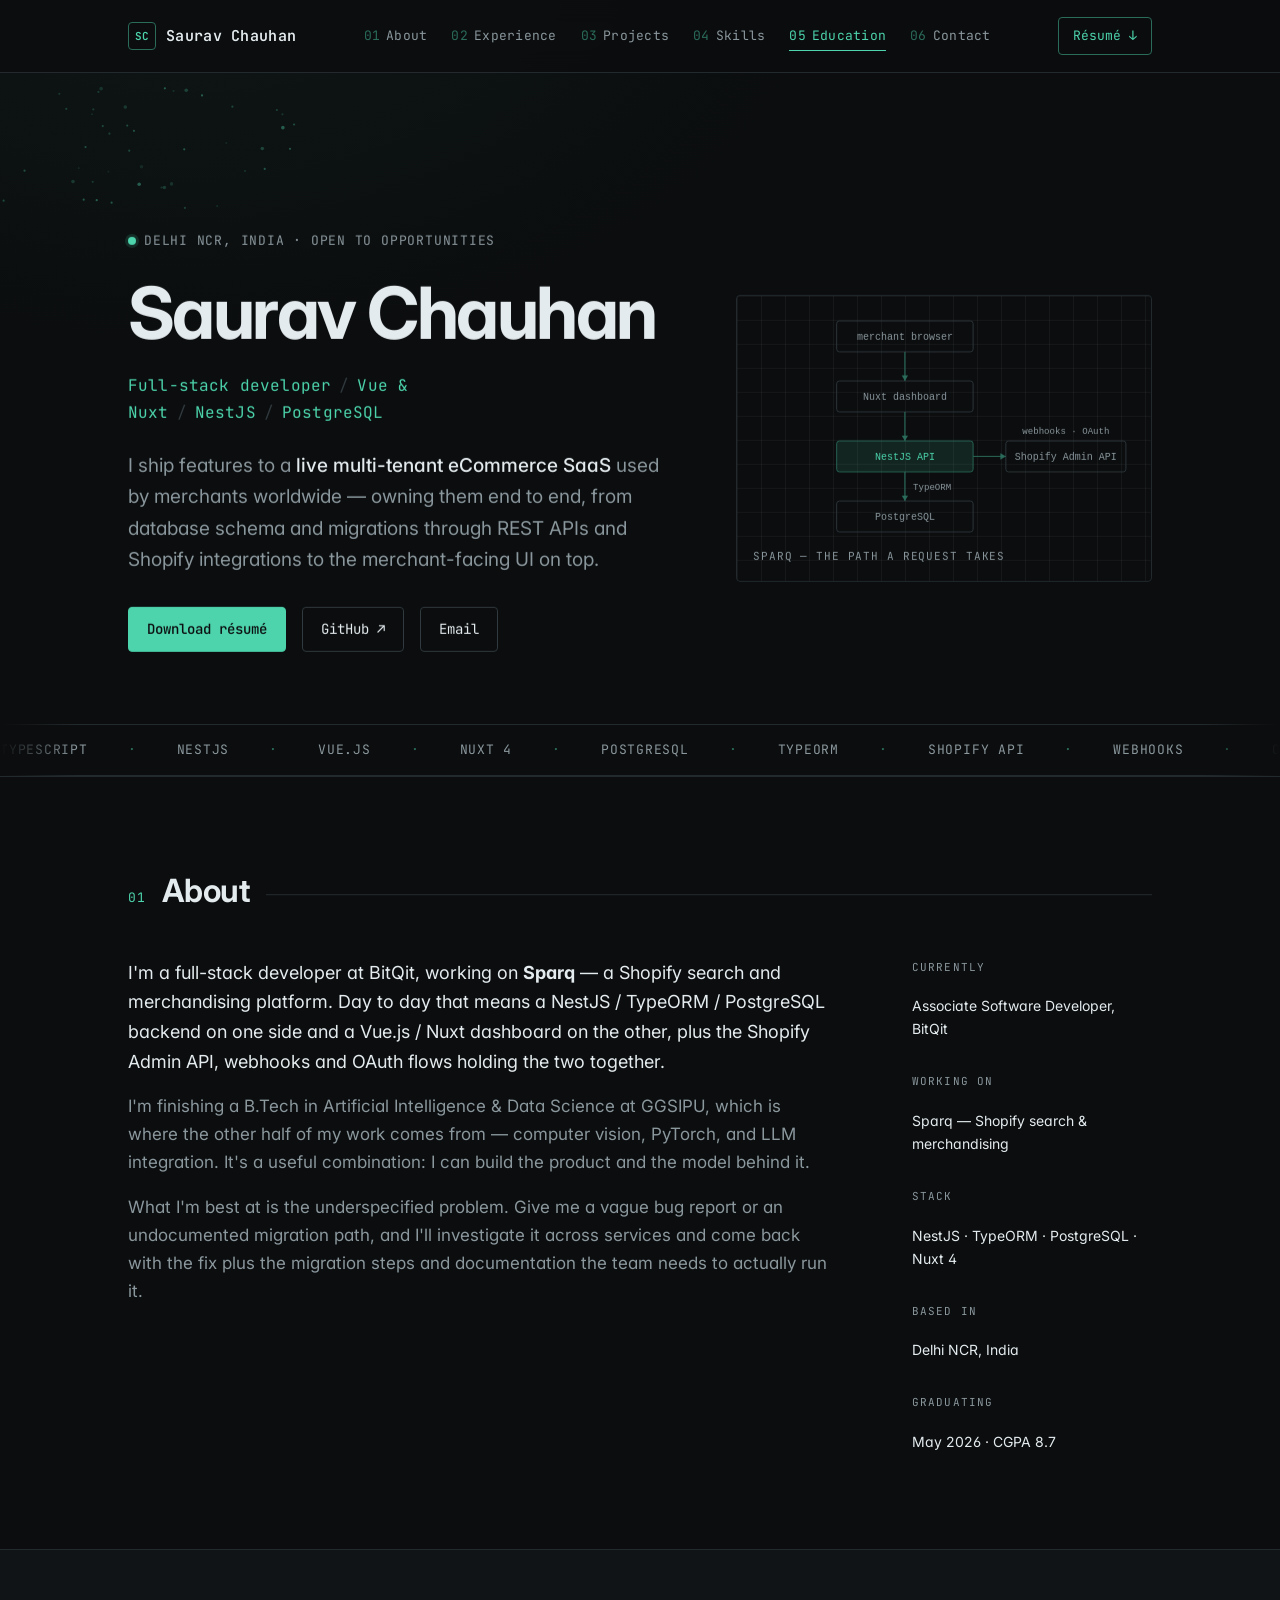
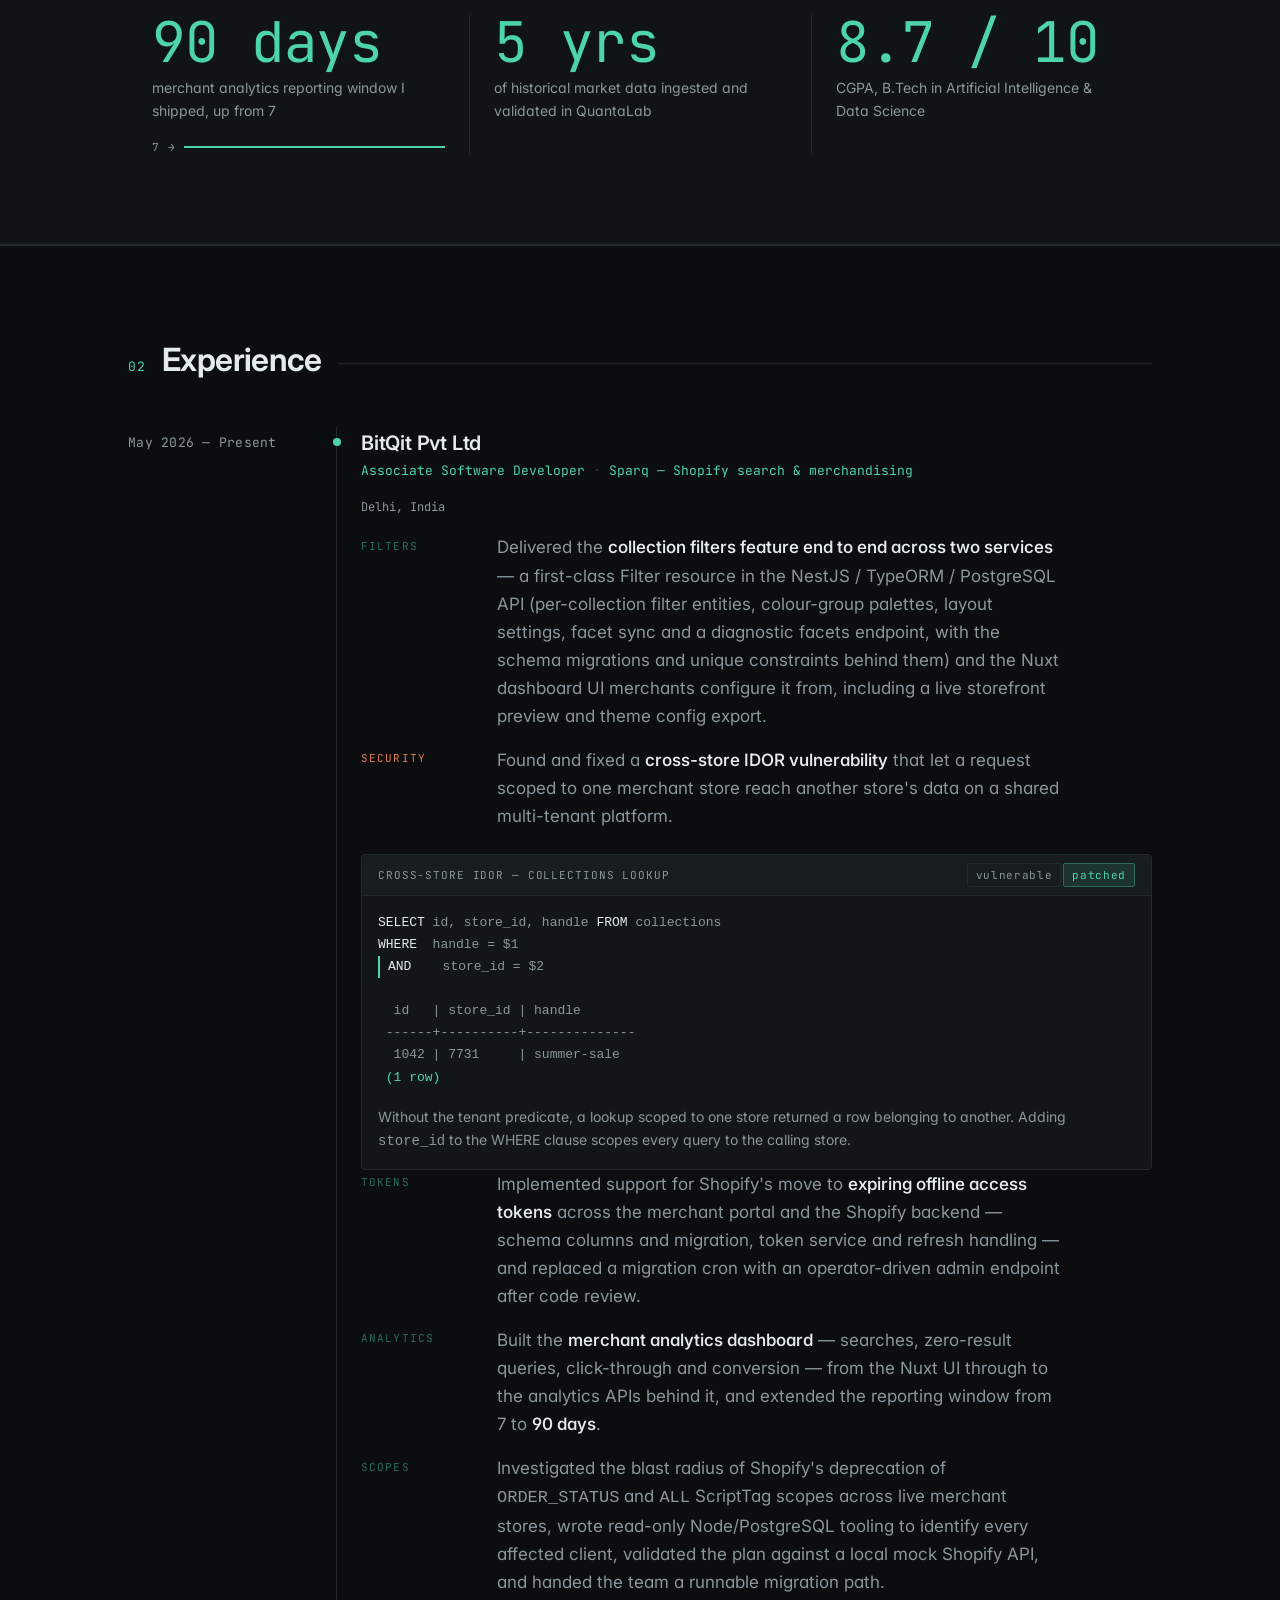
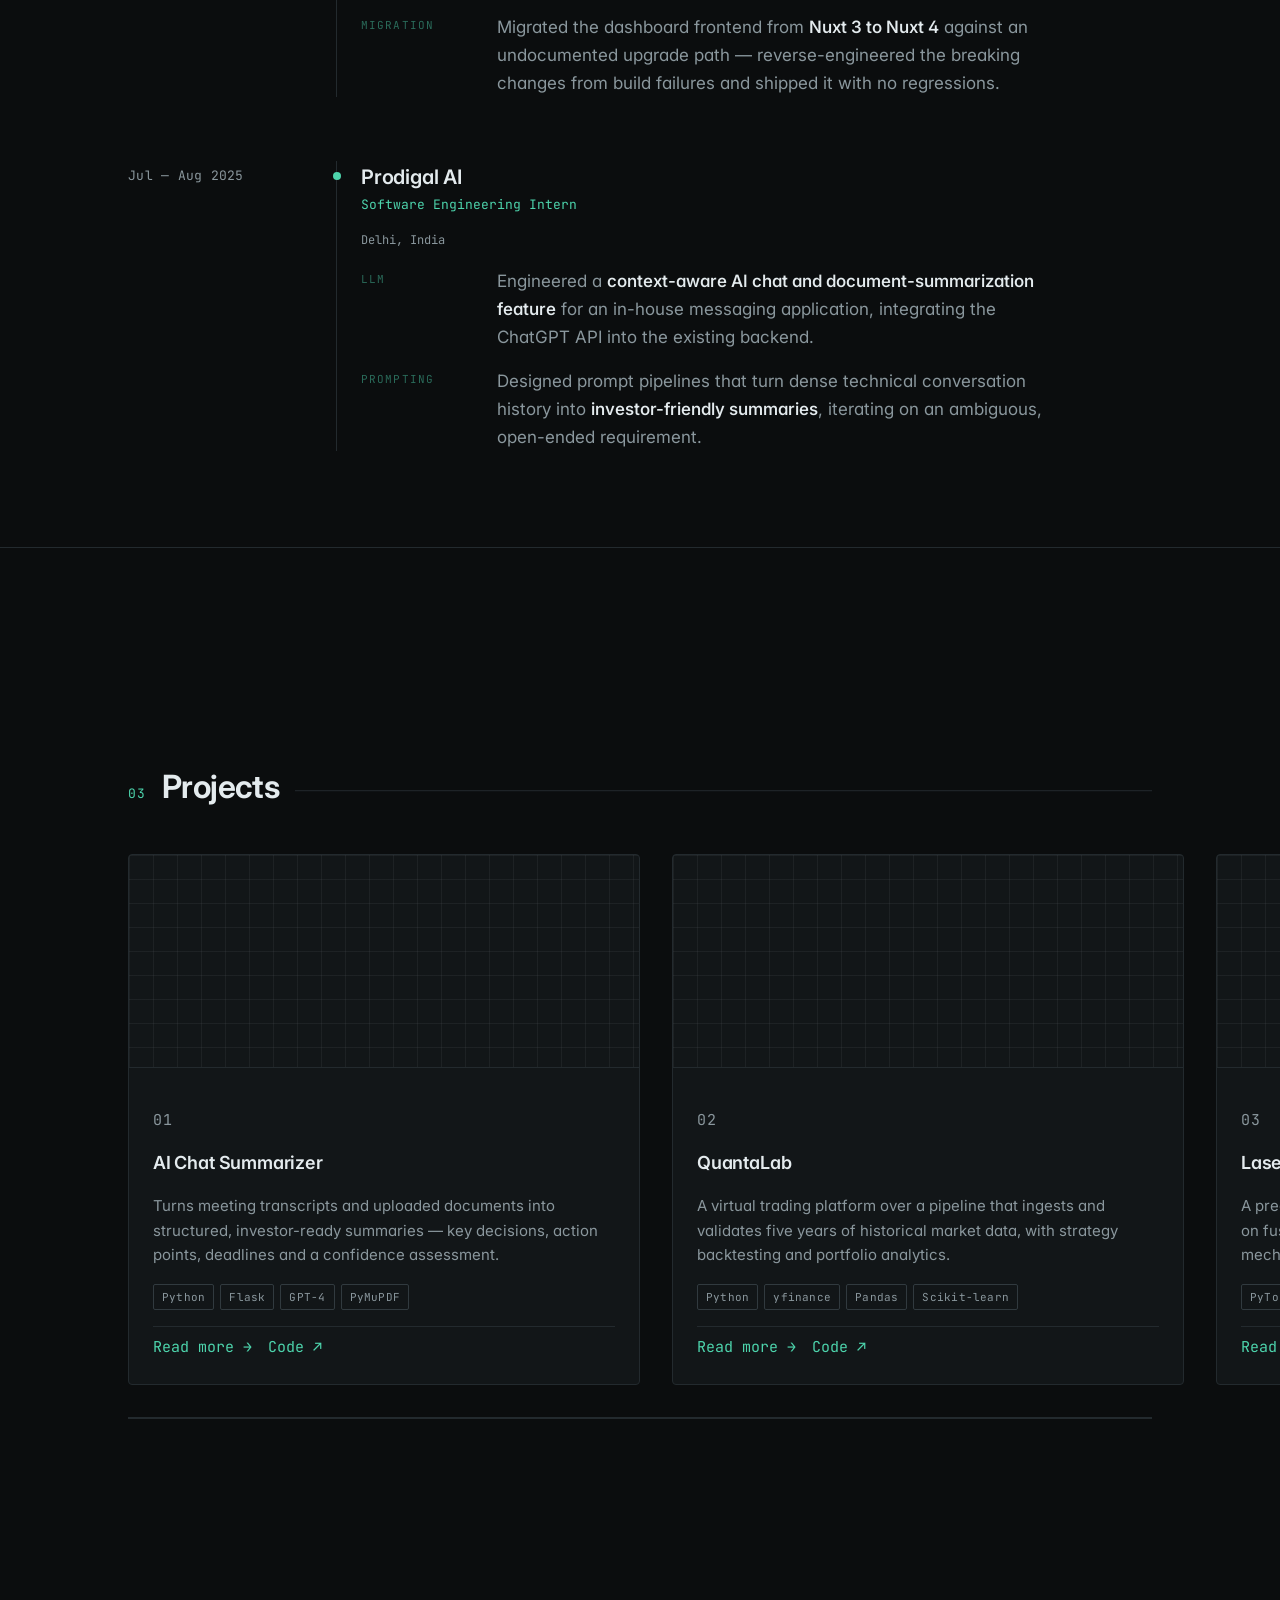
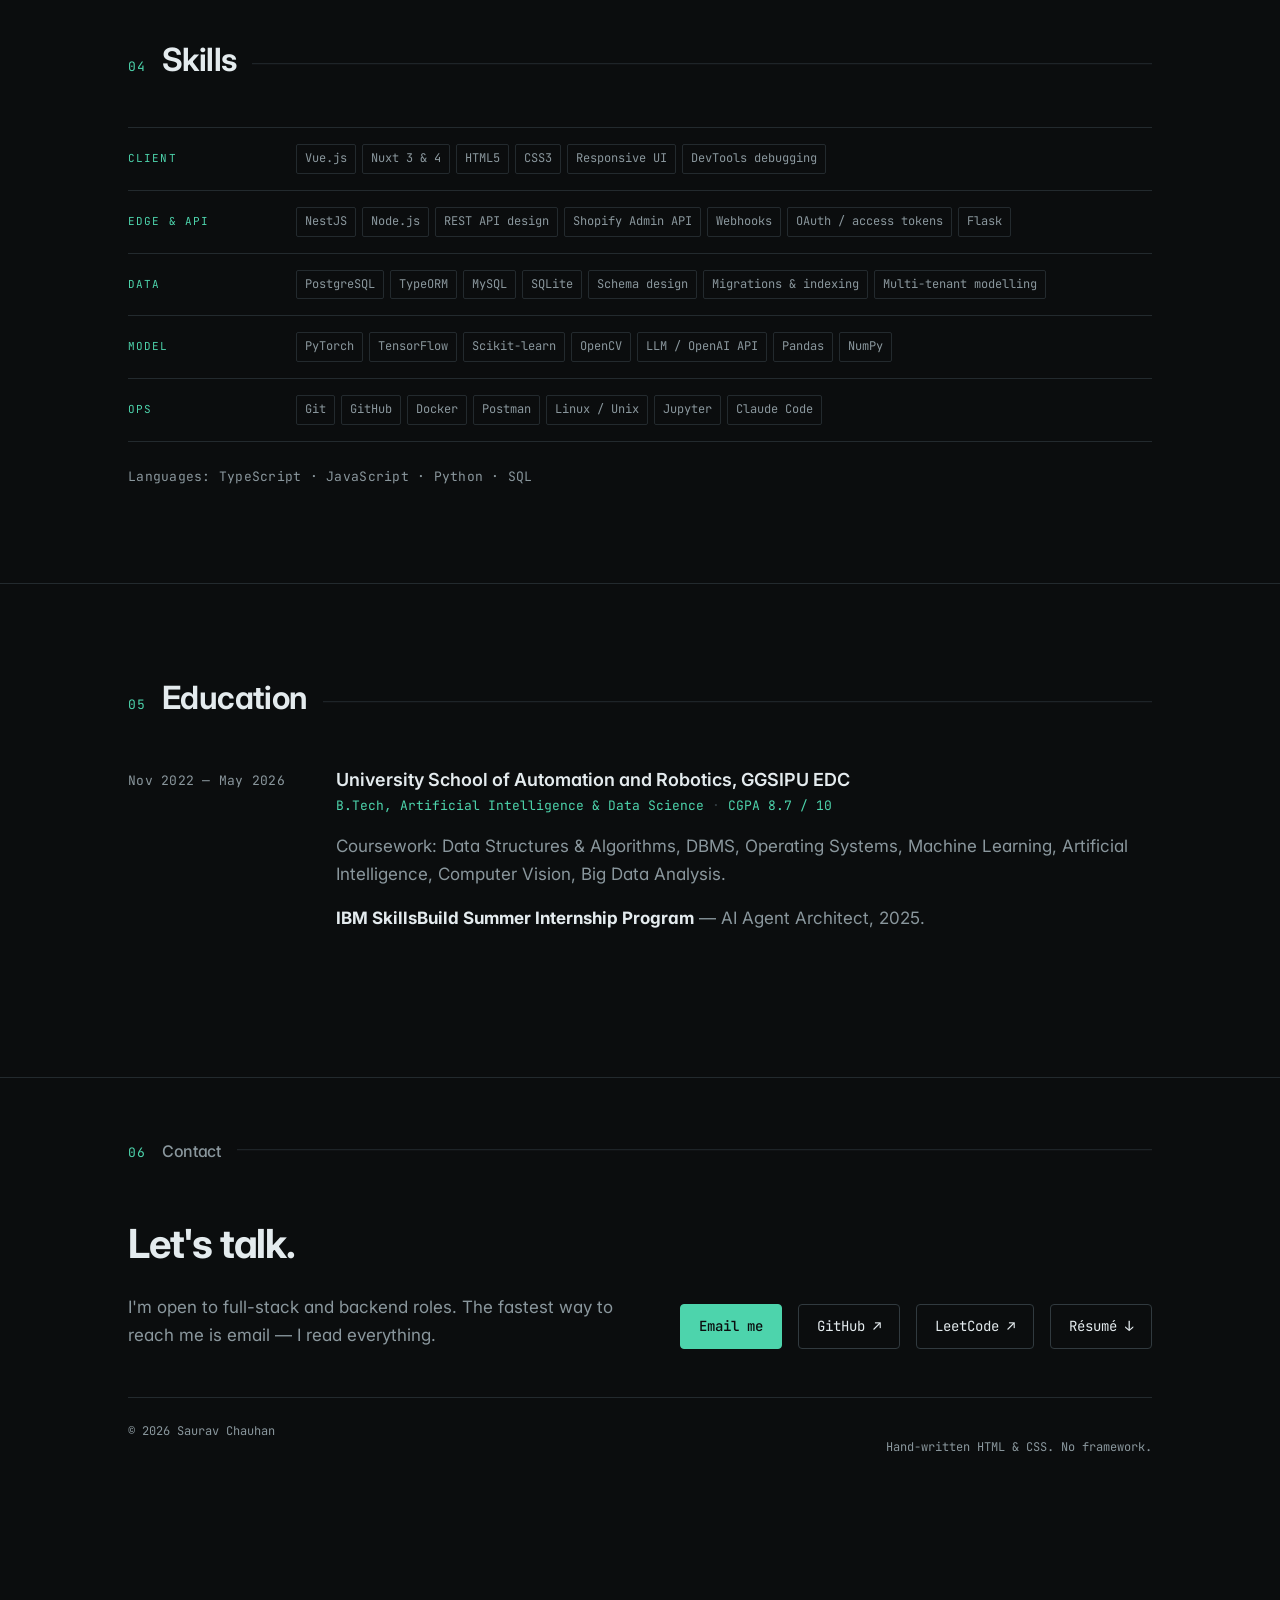
==== commit d57525c1: "Add files via upload" ====
--- a/index.html
+++ b/index.html
@@ -4,8 +4,8 @@
 <meta charset="utf-8">
 <meta name="viewport" content="width=device-width, initial-scale=1">
 
-<!-- Runs before first paint: with JS on, .reveal starts hidden and main.js animates it in.
-     With JS off, the .no-js rule keeps everything visible. -->
+<!-- Runs before first paint: with JS on, animated elements start hidden and
+     main.js brings them in. With JS off, the .no-js rules keep everything visible. -->
 <script>document.documentElement.classList.remove("no-js");</script>
 
 <title>Saurav Chauhan — Full-Stack Developer</title>
@@ -87,35 +87,81 @@
 
 <main id="main">
 
-  <!-- Hero ------------------------------------------------------------- -->
+  <!-- Hero -------------------------------------------------------------- -->
   <section class="hero">
+    <canvas class="hero-canvas" aria-hidden="true"></canvas>
+
     <div class="container" data-parallax="0.12">
-      <p class="hero-eyebrow" data-enter>
-        <span class="status-dot" aria-hidden="true"></span>
-        Delhi NCR, India · Open to opportunities
-      </p>
-
-      <h1 data-enter><span class="mask"><span class="mask-inner">Saurav Chauhan</span></span></h1>
-
-      <p class="hero-role" data-enter>
-        Full-stack developer<span class="sep">/</span>Vue &amp; Nuxt<span class="sep">/</span>NestJS<span class="sep">/</span>PostgreSQL
-      </p>
-
-      <p class="hero-summary" data-enter>
-        I ship features to a <strong>live multi-tenant eCommerce SaaS</strong> used by merchants worldwide —
-        owning them end to end, from database schema and migrations through REST APIs and Shopify
-        integrations to the merchant-facing UI on top.
-      </p>
-
-      <div class="hero-actions" data-enter>
-        <a class="btn btn-primary" href="/resume.pdf" target="_blank" rel="noopener">Download résumé</a>
-        <a class="btn" href="https://github.com/SauravChauhan666" target="_blank" rel="noopener">GitHub ↗</a>
-        <a class="btn" href="mailto:2401sauravchauhan@gmail.com">Email</a>
-      </div>
-    </div>
-  </section>
-
-  <!-- Tech marquee ----------------------------------------------------- -->
+      <div>
+        <p class="hero-eyebrow" data-enter>
+          <span class="status-dot" aria-hidden="true"></span>
+          Delhi NCR, India · Open to opportunities
+        </p>
+
+        <h1 data-enter><span class="mask"><span class="mask-inner">Saurav Chauhan</span></span></h1>
+
+        <p class="hero-role" data-enter>
+          Full-stack developer<span class="sep">/</span>Vue &amp; Nuxt<span class="sep">/</span>NestJS<span class="sep">/</span>PostgreSQL
+        </p>
+
+        <p class="hero-summary" data-enter>
+          I ship features to a <strong>live multi-tenant eCommerce SaaS</strong> used by merchants worldwide —
+          owning them end to end, from database schema and migrations through REST APIs and Shopify
+          integrations to the merchant-facing UI on top.
+        </p>
+
+        <div class="hero-actions" data-enter>
+          <a class="btn btn-primary" href="/resume.pdf" target="_blank" rel="noopener">Download résumé</a>
+          <a class="btn" href="https://github.com/SauravChauhan666" target="_blank" rel="noopener">GitHub ↗</a>
+          <a class="btn" href="mailto:2401sauravchauhan@gmail.com">Email</a>
+        </div>
+      </div>
+
+      <!-- The request path I work across, drawn from the actual stack -->
+      <figure class="readout grid-ground" data-enter data-draw>
+        <svg viewBox="0 0 420 250" role="img" aria-labelledby="readout-t">
+          <title id="readout-t">The Sparq request path: merchant browser to Nuxt dashboard to NestJS API, through TypeORM to PostgreSQL, with the Shopify Admin API alongside</title>
+          <g fill="none" stroke="var(--border-lit)" stroke-width="1">
+            <rect class="fill" style="--i:0" x="92" y="10"  width="150" height="34" rx="3"/>
+            <rect class="fill" style="--i:1" x="92" y="76"  width="150" height="34" rx="3"/>
+            <rect class="fill" style="--i:2" x="92" y="142" width="150" height="34" rx="3" fill="var(--accent-soft)" stroke="var(--accent-dim)"/>
+            <rect class="fill" style="--i:4" x="92" y="208" width="150" height="34" rx="3"/>
+            <rect class="fill" style="--i:3" x="278" y="142" width="132" height="34" rx="3"/>
+          </g>
+
+          <g fill="none" stroke="var(--accent-dim)" stroke-width="1.25">
+            <path class="stroke" style="--i:0" pathLength="100" d="M167 44 L167 76"/>
+            <path class="stroke" style="--i:1" pathLength="100" d="M167 110 L167 142"/>
+            <path class="stroke" style="--i:2" pathLength="100" d="M167 176 L167 208"/>
+            <path class="stroke" style="--i:3" pathLength="100" d="M242 159 L278 159"/>
+          </g>
+
+          <g fill="var(--accent-dim)">
+            <path class="fill" style="--i:0" d="M167 76 l-3.5 -6 h7 z"/>
+            <path class="fill" style="--i:1" d="M167 142 l-3.5 -6 h7 z"/>
+            <path class="fill" style="--i:2" d="M167 208 l-3.5 -6 h7 z"/>
+            <path class="fill" style="--i:3" d="M278 159 l-6 -3.5 v7 z"/>
+          </g>
+
+          <g font-family="ui-monospace, monospace" font-size="11" fill="var(--muted)" text-anchor="middle">
+            <text class="fill" style="--i:0" x="167" y="31">merchant browser</text>
+            <text class="fill" style="--i:1" x="167" y="97">Nuxt dashboard</text>
+            <text class="fill" style="--i:2" x="167" y="163" fill="var(--accent)">NestJS API</text>
+            <text class="fill" style="--i:4" x="167" y="229">PostgreSQL</text>
+            <text class="fill" style="--i:3" x="344" y="163">Shopify Admin API</text>
+          </g>
+
+          <g font-family="ui-monospace, monospace" font-size="10" fill="var(--muted)">
+            <text class="fill" style="--i:2" x="176" y="196" text-anchor="start">TypeORM</text>
+            <text class="fill" style="--i:3" x="344" y="134" text-anchor="middle">webhooks · OAuth</text>
+          </g>
+        </svg>
+        <figcaption>Sparq — the path a request takes</figcaption>
+      </figure>
+    </div>
+  </section>
+
+  <!-- Tech marquee ------------------------------------------------------ -->
   <div class="marquee" aria-hidden="true">
     <div class="marquee-track">
       <div class="marquee-group">
@@ -133,7 +179,7 @@
     </div>
   </div>
 
-  <!-- About ------------------------------------------------------------ -->
+  <!-- About -------------------------------------------------------------- -->
   <section class="section" id="about">
     <div class="container">
       <div class="section-head">
@@ -142,43 +188,69 @@
         <span class="section-rule" aria-hidden="true"></span>
       </div>
 
-      <div class="prose reveal">
-        <p class="lead">
-          I'm a full-stack developer at BitQit, working on <strong>Sparq</strong> — a Shopify search and
-          merchandising platform. Day to day that means a NestJS / TypeORM / PostgreSQL backend on one side
-          and a Vue.js / Nuxt dashboard on the other, plus the Shopify Admin API, webhooks and OAuth flows
-          holding the two together.
-        </p>
-        <p class="muted">
-          I'm finishing a B.Tech in Artificial Intelligence &amp; Data Science at GGSIPU, which is where the
-          other half of my work comes from — computer vision, PyTorch, and LLM integration. It's a useful
-          combination: I can build the product and the model behind it.
-        </p>
-        <p class="muted">
-          What I'm best at is the underspecified problem. Give me a vague bug report or an undocumented
-          migration path, and I'll investigate it across services and come back with the fix plus the
-          migration steps and documentation the team needs to actually run it.
-        </p>
-      </div>
-
-      <div class="metrics" data-stagger style="margin-top: 3rem;">
+      <div class="with-rail">
+        <div class="prose reveal">
+          <p class="lead">
+            I'm a full-stack developer at BitQit, working on <strong>Sparq</strong> — a Shopify search and
+            merchandising platform. Day to day that means a NestJS / TypeORM / PostgreSQL backend on one side
+            and a Vue.js / Nuxt dashboard on the other, plus the Shopify Admin API, webhooks and OAuth flows
+            holding the two together.
+          </p>
+          <p class="muted">
+            I'm finishing a B.Tech in Artificial Intelligence &amp; Data Science at GGSIPU, which is where the
+            other half of my work comes from — computer vision, PyTorch, and LLM integration. It's a useful
+            combination: I can build the product and the model behind it.
+          </p>
+          <p class="muted">
+            What I'm best at is the underspecified problem. Give me a vague bug report or an undocumented
+            migration path, and I'll investigate it across services and come back with the fix plus the
+            migration steps and documentation the team needs to actually run it.
+          </p>
+        </div>
+
+        <aside class="rail reveal" data-reveal="rail">
+          <dl>
+            <dt class="micro">Currently</dt>
+            <dd>Associate Software Developer, BitQit</dd>
+            <dt class="micro">Working on</dt>
+            <dd>Sparq — Shopify search &amp; merchandising</dd>
+            <dt class="micro">Stack</dt>
+            <dd>NestJS · TypeORM · PostgreSQL · Nuxt 4</dd>
+            <dt class="micro">Based in</dt>
+            <dd>Delhi NCR, India</dd>
+            <dt class="micro">Graduating</dt>
+            <dd>May 2026 · CGPA 8.7</dd>
+          </dl>
+        </aside>
+      </div>
+    </div>
+  </section>
+
+  <!-- Measurement band --------------------------------------------------- -->
+  <section class="plate" aria-label="By the numbers">
+    <div class="container">
+      <div class="metrics" data-stagger>
+        <div class="metric" data-bar>
+          <p class="metric-value odo" data-odo="90" data-suffix=" days" data-count-manual></p>
+          <p class="metric-label">merchant analytics reporting window I shipped, up from 7</p>
+          <p class="bar">
+            <span class="micro">7 →</span>
+            <span class="bar-track"><span class="bar-fill"></span></span>
+          </p>
+        </div>
         <div class="metric">
-          <p class="metric-value" data-count="90" data-suffix=" days">90 days</p>
-          <p class="metric-label">merchant analytics reporting window I shipped, up from 7</p>
+          <p class="metric-value odo" data-odo="5" data-suffix=" yrs"></p>
+          <p class="metric-label">of historical market data ingested and validated in QuantaLab</p>
         </div>
         <div class="metric">
-          <p class="metric-value" data-count="5" data-suffix=" yrs">5 yrs</p>
-          <p class="metric-label">of historical market data ingested and validated in QuantaLab</p>
-        </div>
-        <div class="metric">
-          <p class="metric-value" data-count="8.7" data-decimals="1" data-suffix=" / 10">8.7 / 10</p>
+          <p class="metric-value odo" data-odo="8.7" data-suffix=" / 10"></p>
           <p class="metric-label">CGPA, B.Tech in Artificial Intelligence &amp; Data Science</p>
         </div>
       </div>
     </div>
   </section>
 
-  <!-- Experience ------------------------------------------------------- -->
+  <!-- Experience --------------------------------------------------------- -->
   <section class="section" id="experience">
     <div class="container">
       <div class="section-head">
@@ -189,7 +261,7 @@
 
       <div class="timeline" data-stagger>
 
-        <article class="job reveal">
+        <article class="job">
           <p class="job-date">May 2026 — Present</p>
           <div class="job-body">
             <h3>BitQit Pvt Ltd</h3>
@@ -199,44 +271,72 @@
             <p class="job-meta">Delhi, India</p>
 
             <ul class="bullets">
-              <li>
-                Delivered the <strong>collection filters feature end to end across two services</strong> — a
-                first-class Filter resource in the NestJS / TypeORM / PostgreSQL API (per-collection filter
-                entities, colour-group palettes, layout settings, facet sync and a diagnostic facets endpoint,
-                with the schema migrations and unique constraints behind them) and the Nuxt dashboard UI
-                merchants configure it from, including a live storefront preview and theme config export.
-              </li>
-              <li>
-                Found and fixed a <strong>cross-store IDOR vulnerability</strong> that let a request scoped to
-                one merchant store reach another store's data on a shared multi-tenant platform.
-              </li>
-              <li>
-                Implemented support for Shopify's move to <strong>expiring offline access tokens</strong>
-                across the merchant portal and the Shopify backend — schema columns and migration, token
-                service and refresh handling — and replaced a migration cron with an operator-driven admin
-                endpoint after code review.
-              </li>
-              <li>
-                Built the <strong>merchant analytics dashboard</strong> — searches, zero-result queries,
-                click-through and conversion — from the Nuxt UI through to the analytics APIs behind it, and
-                extended the reporting window from 7 to <strong>90 days</strong>.
-              </li>
-              <li>
-                Investigated the blast radius of Shopify's deprecation of <code>ORDER_STATUS</code> and
-                <code>ALL</code> ScriptTag scopes across live merchant stores, wrote read-only
-                Node/PostgreSQL tooling to identify every affected client, validated the plan against a local
-                mock Shopify API, and handed the team a runnable migration path.
-              </li>
-              <li>
-                Migrated the dashboard frontend from <strong>Nuxt 3 to Nuxt 4</strong> against an undocumented
-                upgrade path — reverse-engineered the breaking changes from build failures and shipped it with
-                no regressions.
+              <li class="k">
+                <span class="kicker">Filters</span>
+                <span>Delivered the <strong>collection filters feature end to end across two services</strong> — a
+                  first-class Filter resource in the NestJS / TypeORM / PostgreSQL API (per-collection filter
+                  entities, colour-group palettes, layout settings, facet sync and a diagnostic facets endpoint,
+                  with the schema migrations and unique constraints behind them) and the Nuxt dashboard UI
+                  merchants configure it from, including a live storefront preview and theme config export.</span>
+              </li>
+              <li class="k">
+                <span class="kicker kicker--warn">Security</span>
+                <span>Found and fixed a <strong>cross-store IDOR vulnerability</strong> that let a request scoped
+                  to one merchant store reach another store's data on a shared multi-tenant platform.</span>
+              </li>
+            </ul>
+
+            <!-- The one element on this site that shows a bug being closed
+                 rather than claiming one was. Ships in the patched state. -->
+            <figure class="console" data-console data-state="patched">
+              <div class="console-bar">
+                <span class="console-title">cross-store IDOR — collections lookup</span>
+                <span class="console-tabs" role="tablist" aria-label="Query state">
+                  <button type="button" role="tab" data-set="vulnerable" aria-selected="false" tabindex="-1">vulnerable</button>
+                  <button type="button" role="tab" data-set="patched" aria-selected="true" tabindex="0">patched</button>
+                </span>
+              </div>
+
+              <pre class="console-body"><code><span class="ln"><span class="kw">SELECT</span> id, store_id, handle <span class="kw">FROM</span> collections</span><span class="ln"><span class="kw">WHERE</span>  handle = $1</span><span class="ln ln--fix"><span class="kw">AND</span>    store_id = $2</span><span class="ln"> </span><span class="row">  id   | store_id | handle</span><span class="row"> ------+----------+--------------</span><span class="row">  1042 | 7731     | summer-sale</span><span class="row row--foreign">  2287 | <span class="leak">9004</span>     | summer-sale</span><span class="console-count"><span class="c1"> (2 rows)</span><span class="c2 ok"> (1 row)</span></span></code></pre>
+
+              <figcaption>
+                Without the tenant predicate, a lookup scoped to one store returned a row belonging to another.
+                Adding <code>store_id</code> to the WHERE clause scopes every query to the calling store.
+              </figcaption>
+            </figure>
+
+            <ul class="bullets">
+              <li class="k">
+                <span class="kicker">Tokens</span>
+                <span>Implemented support for Shopify's move to <strong>expiring offline access tokens</strong>
+                  across the merchant portal and the Shopify backend — schema columns and migration, token
+                  service and refresh handling — and replaced a migration cron with an operator-driven admin
+                  endpoint after code review.</span>
+              </li>
+              <li class="k">
+                <span class="kicker">Analytics</span>
+                <span>Built the <strong>merchant analytics dashboard</strong> — searches, zero-result queries,
+                  click-through and conversion — from the Nuxt UI through to the analytics APIs behind it, and
+                  extended the reporting window from 7 to <strong>90 days</strong>.</span>
+              </li>
+              <li class="k">
+                <span class="kicker">Scopes</span>
+                <span>Investigated the blast radius of Shopify's deprecation of <code>ORDER_STATUS</code> and
+                  <code>ALL</code> ScriptTag scopes across live merchant stores, wrote read-only
+                  Node/PostgreSQL tooling to identify every affected client, validated the plan against a local
+                  mock Shopify API, and handed the team a runnable migration path.</span>
+              </li>
+              <li class="k">
+                <span class="kicker">Migration</span>
+                <span>Migrated the dashboard frontend from <strong>Nuxt 3 to Nuxt 4</strong> against an
+                  undocumented upgrade path — reverse-engineered the breaking changes from build failures and
+                  shipped it with no regressions.</span>
               </li>
             </ul>
           </div>
         </article>
 
-        <article class="job reveal">
+        <article class="job">
           <p class="job-date">Jul — Aug 2025</p>
           <div class="job-body">
             <h3>Prodigal AI</h3>
@@ -244,13 +344,15 @@
             <p class="job-meta">Delhi, India</p>
 
             <ul class="bullets">
-              <li>
-                Engineered a <strong>context-aware AI chat and document-summarization feature</strong> for an
-                in-house messaging application, integrating the ChatGPT API into the existing backend.
-              </li>
-              <li>
-                Designed prompt pipelines that turn dense technical conversation history into
-                <strong>investor-friendly summaries</strong>, iterating on an ambiguous, open-ended requirement.
+              <li class="k">
+                <span class="kicker">LLM</span>
+                <span>Engineered a <strong>context-aware AI chat and document-summarization feature</strong> for
+                  an in-house messaging application, integrating the ChatGPT API into the existing backend.</span>
+              </li>
+              <li class="k">
+                <span class="kicker">Prompting</span>
+                <span>Designed prompt pipelines that turn dense technical conversation history into
+                  <strong>investor-friendly summaries</strong>, iterating on an ambiguous, open-ended requirement.</span>
               </li>
             </ul>
           </div>
@@ -260,70 +362,135 @@
     </div>
   </section>
 
-  <!-- Projects --------------------------------------------------------- -->
-  <section class="section" id="projects">
-    <div class="container">
-      <div class="section-head">
-        <span class="section-num">03</span>
-        <h2>Projects</h2>
-        <span class="section-rule" aria-hidden="true"></span>
-      </div>
-
-      <div class="card-grid" data-stagger>
-
-        <article class="card reveal">
-          <p class="card-index">01</p>
-          <h3><a href="/projects/ai-chat-summarizer.html">AI Chat Summarizer</a></h3>
-          <p>
-            Turns meeting transcripts and uploaded documents into structured, investor-ready summaries —
-            key decisions, action points, deadlines and a confidence assessment.
-          </p>
-          <ul class="tags">
-            <li>Python</li><li>Flask</li><li>GPT-4</li><li>PyMuPDF</li>
-          </ul>
-          <p class="card-links">
-            <a href="/projects/ai-chat-summarizer.html">Read more →</a>
-            <a href="https://github.com/SauravChauhan666/AI-Chat-Summarizer" target="_blank" rel="noopener">Code ↗</a>
-          </p>
-        </article>
-
-        <article class="card reveal">
-          <p class="card-index">02</p>
-          <h3><a href="/projects/quantalab.html">QuantaLab</a></h3>
-          <p>
-            A virtual trading platform over a pipeline that ingests and validates five years of historical
-            market data, with strategy backtesting and portfolio analytics.
-          </p>
-          <ul class="tags">
-            <li>Python</li><li>yfinance</li><li>Pandas</li><li>Scikit-learn</li>
-          </ul>
-          <p class="card-links">
-            <a href="/projects/quantalab.html">Read more →</a>
-            <a href="https://github.com/MrParindiyal/quantalab" target="_blank" rel="noopener">Code ↗</a>
-          </p>
-        </article>
-
-        <article class="card reveal">
-          <p class="card-index">03</p>
-          <h3><a href="/projects/weed-detection.html">Laser-Based Weed Detection</a></h3>
-          <p>
-            A precision-agriculture system that segments weeds from crops on fused RGB + NIR imagery and
-            drives a laser removal mechanism in real time.
-          </p>
-          <ul class="tags">
-            <li>PyTorch</li><li>OpenCV</li><li>UNet</li><li>RGB + NIR</li>
-          </ul>
-          <p class="card-links">
-            <a href="/projects/weed-detection.html">Read more →</a>
-            <a href="https://github.com/SauravChauhan666/Laser-based-weed-detection" target="_blank" rel="noopener">Code ↗</a>
-          </p>
-        </article>
-
-      </div>
-    </div>
-  </section>
-
-  <!-- Skills ----------------------------------------------------------- -->
+  <!-- Projects — pinned horizontal stage --------------------------------- -->
+  <section class="section pin-stage" id="projects" data-pin>
+    <div class="pin-sticky">
+      <div class="container">
+        <div class="section-head">
+          <span class="section-num">03</span>
+          <h2>Projects</h2>
+          <span class="section-rule" aria-hidden="true"></span>
+        </div>
+
+        <div class="pin-track" data-stagger>
+
+          <article class="card">
+            <div class="card-face grid-ground" data-draw aria-hidden="true">
+              <svg viewBox="0 0 320 180">
+                <g fill="none" stroke="var(--border-lit)" stroke-width="1">
+                  <rect class="fill" style="--i:0" x="24" y="40" width="66" height="86" rx="2"/>
+                  <rect class="fill" style="--i:4" x="212" y="40" width="84" height="86" rx="2"/>
+                </g>
+                <g stroke="var(--muted)" stroke-width="1" opacity="0.5">
+                  <path class="stroke" style="--i:0" pathLength="100" d="M34 56 H80"/>
+                  <path class="stroke" style="--i:1" pathLength="100" d="M34 68 H80"/>
+                  <path class="stroke" style="--i:1" pathLength="100" d="M34 80 H68"/>
+                  <path class="stroke" style="--i:2" pathLength="100" d="M34 92 H80"/>
+                  <path class="stroke" style="--i:2" pathLength="100" d="M34 104 H60"/>
+                </g>
+                <g fill="none" stroke="var(--accent-dim)" stroke-width="1.25">
+                  <path class="stroke" style="--i:3" pathLength="100" d="M90 83 H140"/>
+                  <rect class="fill" style="--i:3" x="140" y="66" width="52" height="34" rx="3" fill="var(--accent-soft)"/>
+                  <path class="stroke" style="--i:4" pathLength="100" d="M192 83 H212"/>
+                </g>
+                <g stroke="var(--accent)" stroke-width="2">
+                  <path class="stroke" style="--i:5" pathLength="100" d="M222 58 H286"/>
+                  <path class="stroke" style="--i:6" pathLength="100" d="M222 76 H268"/>
+                  <path class="stroke" style="--i:7" pathLength="100" d="M222 94 H278"/>
+                  <path class="stroke" style="--i:8" pathLength="100" d="M222 112 H252"/>
+                </g>
+                <text class="fill" style="--i:3" x="166" y="87" font-family="ui-monospace, monospace" font-size="10" fill="var(--accent)" text-anchor="middle">GPT-4</text>
+              </svg>
+            </div>
+            <p class="card-index">01</p>
+            <h3><a href="/projects/ai-chat-summarizer.html">AI Chat Summarizer</a></h3>
+            <p>
+              Turns meeting transcripts and uploaded documents into structured, investor-ready summaries —
+              key decisions, action points, deadlines and a confidence assessment.
+            </p>
+            <ul class="tags"><li>Python</li><li>Flask</li><li>GPT-4</li><li>PyMuPDF</li></ul>
+            <p class="card-links">
+              <a href="/projects/ai-chat-summarizer.html">Read more →</a>
+              <a href="https://github.com/SauravChauhan666/AI-Chat-Summarizer" target="_blank" rel="noopener">Code ↗</a>
+            </p>
+          </article>
+
+          <article class="card">
+            <div class="card-face grid-ground" data-draw aria-hidden="true">
+              <svg viewBox="0 0 320 180">
+                <g stroke="var(--border-lit)" stroke-width="1" opacity="0.6">
+                  <path class="stroke" style="--i:0" pathLength="100" d="M20 150 H300"/>
+                </g>
+                <g fill="var(--accent-dim)">
+                  <rect class="fx-candle" style="--i:0" x="34"  y="104" width="8" height="40"/>
+                  <rect class="fx-candle" style="--i:1" x="60"  y="92"  width="8" height="52"/>
+                  <rect class="fx-candle" style="--i:2" x="86"  y="110" width="8" height="34"/>
+                  <rect class="fx-candle" style="--i:3" x="112" y="76"  width="8" height="68"/>
+                  <rect class="fx-candle" style="--i:4" x="138" y="88"  width="8" height="56"/>
+                  <rect class="fx-candle" style="--i:5" x="164" y="60"  width="8" height="84"/>
+                  <rect class="fx-candle" style="--i:6" x="190" y="72"  width="8" height="72"/>
+                  <rect class="fx-candle" style="--i:7" x="216" y="46"  width="8" height="98"/>
+                  <rect class="fx-candle" style="--i:8" x="242" y="58"  width="8" height="86"/>
+                  <rect class="fx-candle" style="--i:9" x="268" y="34"  width="8" height="110"/>
+                </g>
+                <g fill="none" stroke="var(--accent)" stroke-width="1.75">
+                  <path class="stroke" style="--i:12" pathLength="100"
+                        d="M38 122 L64 112 L90 124 L116 98 L142 106 L168 82 L194 90 L220 66 L246 74 L272 50"/>
+                </g>
+                <text class="fill" style="--i:13" x="20" y="26" font-family="ui-monospace, monospace" font-size="10" fill="var(--muted)">5Y VALIDATED</text>
+              </svg>
+            </div>
+            <p class="card-index">02</p>
+            <h3><a href="/projects/quantalab.html">QuantaLab</a></h3>
+            <p>
+              A virtual trading platform over a pipeline that ingests and validates five years of historical
+              market data, with strategy backtesting and portfolio analytics.
+            </p>
+            <ul class="tags"><li>Python</li><li>yfinance</li><li>Pandas</li><li>Scikit-learn</li></ul>
+            <p class="card-links">
+              <a href="/projects/quantalab.html">Read more →</a>
+              <a href="https://github.com/MrParindiyal/quantalab" target="_blank" rel="noopener">Code ↗</a>
+            </p>
+          </article>
+
+          <article class="card">
+            <div class="card-face grid-ground" data-draw aria-hidden="true">
+              <svg viewBox="0 0 320 180">
+                <g fill="none" stroke="var(--border-lit)" stroke-width="1">
+                  <path class="stroke" style="--i:0" pathLength="100" d="M30 150 C70 120 60 70 96 44"/>
+                  <path class="stroke" style="--i:1" pathLength="100" d="M120 150 C150 118 142 74 176 48"/>
+                  <path class="stroke" style="--i:2" pathLength="100" d="M212 150 C240 122 236 78 268 52"/>
+                </g>
+                <g class="mask-layer" fill="var(--accent-soft)" stroke="var(--accent)" stroke-width="1">
+                  <ellipse cx="72"  cy="104" rx="17" ry="11"/>
+                  <ellipse cx="158" cy="88"  rx="15" ry="10"/>
+                  <ellipse cx="248" cy="112" rx="16" ry="10"/>
+                </g>
+                <rect class="fx-scan" x="24" y="20" width="2" height="140" fill="var(--accent)"/>
+                <text class="fill" style="--i:4" x="24" y="172" font-family="ui-monospace, monospace" font-size="10" fill="var(--muted)">RGB + NIR · UNet</text>
+              </svg>
+            </div>
+            <p class="card-index">03</p>
+            <h3><a href="/projects/weed-detection.html">Laser-Based Weed Detection</a></h3>
+            <p>
+              A precision-agriculture system that segments weeds from crops on fused RGB + NIR imagery and
+              drives a laser removal mechanism in real time.
+            </p>
+            <ul class="tags"><li>PyTorch</li><li>OpenCV</li><li>UNet</li><li>RGB + NIR</li></ul>
+            <p class="card-links">
+              <a href="/projects/weed-detection.html">Read more →</a>
+              <a href="https://github.com/SauravChauhan666/Laser-based-weed-detection" target="_blank" rel="noopener">Code ↗</a>
+            </p>
+          </article>
+
+        </div>
+
+        <div class="pin-progress" aria-hidden="true"><span></span></div>
+      </div>
+    </div>
+  </section>
+
+  <!-- Skills as architecture layers -------------------------------------- -->
   <section class="section" id="skills">
     <div class="container">
       <div class="section-head">
@@ -332,60 +499,36 @@
         <span class="section-rule" aria-hidden="true"></span>
       </div>
 
-      <div class="skills-grid" data-stagger>
-
-        <div class="skill-group">
-          <h3>Languages</h3>
-          <ul>
-            <li>TypeScript</li><li>JavaScript</li><li>Python</li><li>SQL</li>
-          </ul>
-        </div>
-
-        <div class="skill-group">
-          <h3>Backend</h3>
-          <ul>
-            <li>NestJS</li><li>Node.js</li><li>REST API design</li><li>TypeORM</li>
-            <li>Shopify Admin API</li><li>Webhooks</li><li>OAuth / token flows</li><li>Flask</li>
-          </ul>
-        </div>
-
-        <div class="skill-group">
-          <h3>Frontend</h3>
-          <ul>
-            <li>Vue.js</li><li>Nuxt.js 3 &amp; 4</li><li>HTML5</li><li>CSS3</li>
-            <li>Responsive UI</li><li>DevTools debugging</li>
-          </ul>
-        </div>
-
-        <div class="skill-group">
-          <h3>Databases</h3>
-          <ul>
-            <li>PostgreSQL</li><li>MySQL</li><li>SQLite</li><li>Schema design</li>
-            <li>Migrations &amp; indexing</li><li>Multi-tenant modelling</li>
-          </ul>
-        </div>
-
-        <div class="skill-group">
-          <h3>AI / ML</h3>
-          <ul>
-            <li>PyTorch</li><li>TensorFlow</li><li>Scikit-learn</li><li>OpenCV</li>
-            <li>LLM / OpenAI API</li><li>Pandas</li><li>NumPy</li>
-          </ul>
-        </div>
-
-        <div class="skill-group">
-          <h3>Tools &amp; DevOps</h3>
-          <ul>
-            <li>Git</li><li>GitHub</li><li>Docker</li><li>Postman</li>
-            <li>Linux / Unix</li><li>Jupyter</li><li>Claude Code</li>
-          </ul>
-        </div>
-
-      </div>
-    </div>
-  </section>
-
-  <!-- Education -------------------------------------------------------- -->
+      <div data-stagger>
+        <div class="layer">
+          <p class="layer-name">Client</p>
+          <ul><li>Vue.js</li><li>Nuxt 3 &amp; 4</li><li>HTML5</li><li>CSS3</li><li>Responsive UI</li><li>DevTools debugging</li></ul>
+        </div>
+        <div class="layer">
+          <p class="layer-name">Edge &amp; API</p>
+          <ul><li>NestJS</li><li>Node.js</li><li>REST API design</li><li>Shopify Admin API</li><li>Webhooks</li><li>OAuth / access tokens</li><li>Flask</li></ul>
+        </div>
+        <div class="layer">
+          <p class="layer-name">Data</p>
+          <ul><li>PostgreSQL</li><li>TypeORM</li><li>MySQL</li><li>SQLite</li><li>Schema design</li><li>Migrations &amp; indexing</li><li>Multi-tenant modelling</li></ul>
+        </div>
+        <div class="layer">
+          <p class="layer-name">Model</p>
+          <ul><li>PyTorch</li><li>TensorFlow</li><li>Scikit-learn</li><li>OpenCV</li><li>LLM / OpenAI API</li><li>Pandas</li><li>NumPy</li></ul>
+        </div>
+        <div class="layer">
+          <p class="layer-name">Ops</p>
+          <ul><li>Git</li><li>GitHub</li><li>Docker</li><li>Postman</li><li>Linux / Unix</li><li>Jupyter</li><li>Claude Code</li></ul>
+        </div>
+      </div>
+
+      <p class="muted mono" style="margin-top: 1.5rem;">
+        Languages: TypeScript · JavaScript · Python · SQL
+      </p>
+    </div>
+  </section>
+
+  <!-- Education ---------------------------------------------------------- -->
   <section class="section" id="education">
     <div class="container">
       <div class="section-head">
@@ -414,7 +557,7 @@
 
 </main>
 
-<!-- Contact / footer --------------------------------------------------- -->
+<!-- Contact / footer ----------------------------------------------------- -->
 <footer class="site-footer" id="contact">
   <div class="container">
     <div class="section-head">
--- a/assets/styles.css
+++ b/assets/styles.css
@@ -32,6 +32,16 @@
   --accent:      #4dd4ac;
   --accent-dim:  #2a6b5a;
 
+  /* One step between --bg and --surface. Used only by the measurement band. */
+  --surface-plate: #101416;
+  /* The 24px ground plane under EVERY generated SVG. Sharing it is what makes
+     five unrelated drawings read as one system. */
+  --grid-line:     rgba(228, 235, 238, 0.055);
+  --accent-soft:   rgba(77, 212, 172, 0.12);
+  /* BUDGET: exactly two uses site-wide — the leaked store_id in the console, and
+     the SECURITY kicker. A third use means the identity has drifted. 7.2:1 on --bg. */
+  --signal-warn:   #e2795a;
+
   /* Type */
   --font-sans: "Inter", ui-sans-serif, system-ui, -apple-system, "Segoe UI", sans-serif;
   --font-mono: "JetBrains Mono", ui-monospace, "SF Mono", "Cascadia Code", Menlo, monospace;
@@ -50,10 +60,16 @@
   --container: 68rem;
   --prose: 44rem;
 
+  --fs-micro: 0.6875rem;
+
   --radius: 4px;
-  --ease: cubic-bezier(0.4, 0, 0.2, 1);
-  /* Decelerating curve for entrances — fast out of the gate, long soft landing */
-  --ease-out: cubic-bezier(0.22, 1, 0.36, 1);
+  /* Three curves, no more. A fourth means the animation is wrong. */
+  --ease: cubic-bezier(0.4, 0, 0.2, 1);          /* hover, colour, state only */
+  --ease-out: cubic-bezier(0.22, 1, 0.36, 1);    /* every entrance and settle   */
+  /* Symmetric in-out, reserved for a measurement travelling a fixed distance and
+     stopping: stroke draws, the mask sweep, the 7→90 bar. The symmetry is what
+     makes those read as mechanical rather than organic. */
+  --ease-meas: cubic-bezier(0.65, 0, 0.35, 1);
 }
 
 
@@ -77,6 +93,9 @@
 html.js-scroll { scroll-behavior: auto; }
 
 body {
+  /* clip, never hidden — hidden creates a scroll container and silently breaks
+     position:sticky on every descendant, which this page now depends on */
+  overflow-x: clip;
   background: var(--bg);
   color: var(--text);
   font-family: var(--font-sans);
@@ -936,10 +955,15 @@
 
 /* --- Reveal on scroll --- */
 
+/* Parametric: an element arrives from its own position in the layout, not from a
+   generic nowhere. Direction and duration are set by markup, so a right-hand rail
+   slides in from the right and a figure arrives after the text it illustrates —
+   all for zero extra JavaScript. */
 .reveal {
   opacity: 0;
-  transform: translateY(16px);
-  transition: opacity 650ms var(--ease-out), transform 650ms var(--ease-out);
+  transform: translate3d(var(--rx, 0), var(--ry, 16px), 0);
+  transition: opacity var(--rdur, 650ms) var(--ease-out),
+              transform var(--rdur, 650ms) var(--ease-out);
   transition-delay: var(--d, 0ms);
 }
 
@@ -947,6 +971,37 @@
   opacity: 1;
   transform: none;
 }
+
+[data-reveal="rail"]   { --rx: 20px; --ry: 0; --rdur: 850ms; }
+[data-reveal="figure"] { --ry: 20px; --rdur: 850ms; }
+
+/* --- SVG draw-on ---------------------------------------------------------
+   Every animated stroke carries pathLength="100", so ONE dasharray value draws
+   any geometry regardless of its real length. No getTotalLength, no measurement
+   pass, no inline style writes from JS — and the diagrams stay hand-editable. */
+
+[data-draw] .stroke {
+  stroke-dasharray: 100;
+  stroke-dashoffset: 100;
+  transition: stroke-dashoffset 900ms var(--ease-meas);
+  transition-delay: calc(var(--i, 0) * 45ms);
+}
+
+[data-draw].is-visible .stroke,
+[data-draw].is-entered .stroke { stroke-dashoffset: 0; }
+
+[data-draw] .fill {
+  opacity: 0;
+  transition: opacity 520ms var(--ease-out);
+  transition-delay: calc(var(--i, 0) * 45ms);
+}
+
+[data-draw].is-visible .fill,
+[data-draw].is-entered .fill { opacity: 1; }
+
+/* SVG transform-origin resolves against the viewport unless this is set — the
+   single most common silent failure in hand-written SVG animation. */
+[data-draw] [class^="fx-"] { transform-box: fill-box; }
 
 /* --- Marquee --- */
 
@@ -1033,6 +1088,13 @@
 
 .no-js .mask-inner { transform: none; }
 
+/* …including every generated diagram, which must render fully drawn */
+.no-js [data-draw] .stroke { stroke-dashoffset: 0; }
+.no-js [data-draw] .fill { opacity: 1; }
+.no-js .mask-layer { clip-path: inset(0); }
+.no-js .fx-candle { transform: scaleY(1); }
+.no-js .fx-scan { display: none; }
+
 @media (prefers-reduced-motion: reduce) {
   html { scroll-behavior: auto; }
 
@@ -1074,3 +1136,581 @@
   line-height: 1;
   letter-spacing: -0.04em;
 }
+
+
+/* 13. Instrument layer ===================================================== */
+
+/* Shared ground plane. Every generated drawing sits on the same 24px grid —
+   that is what makes unrelated diagrams read as one system. */
+.grid-ground {
+  background-image:
+    linear-gradient(var(--grid-line) 1px, transparent 1px),
+    linear-gradient(90deg, var(--grid-line) 1px, transparent 1px);
+  background-size: 24px 24px;
+}
+
+.micro {
+  font-family: var(--font-mono);
+  font-size: var(--fs-micro);
+  letter-spacing: 0.1em;
+  text-transform: uppercase;
+  color: var(--muted);
+}
+
+/* --- Hero readout --------------------------------------------------------- */
+
+.readout {
+  margin: 0;
+  border: 1px solid var(--border);
+  border-radius: var(--radius);
+  padding: var(--s-2);
+}
+
+.readout svg { width: 100%; height: auto; }
+
+.readout figcaption {
+  margin-top: var(--s-1);
+  font-family: var(--font-mono);
+  font-size: var(--fs-micro);
+  letter-spacing: 0.08em;
+  text-transform: uppercase;
+  color: var(--muted);
+}
+
+@media (min-width: 64rem) {
+  .hero .container {
+    display: grid;
+    grid-template-columns: minmax(0, 34rem) minmax(0, 1fr);
+    column-gap: var(--s-8);
+    align-items: center;
+  }
+}
+
+@media (max-width: 63.999rem) {
+  .readout { max-width: 26rem; margin-top: var(--s-4); }
+}
+
+/* --- Measurement band ----------------------------------------------------- */
+
+.plate {
+  background: var(--surface-plate);
+  border-block: 1px solid var(--border);
+  padding-block: var(--s-8);
+}
+
+.plate .metrics { gap: 0; }
+
+.plate .metric {
+  padding: 0 var(--s-3);
+  background: none;
+  border: 0;
+}
+
+.plate .metric-value { font-size: clamp(2.25rem, 5vw, 3.5rem); }
+
+@media (min-width: 44rem) {
+  .plate .metric + .metric { border-left: 1px solid var(--border); }
+}
+
+/* The 7 → 90 window bar */
+.bar {
+  margin-top: var(--s-2);
+  display: flex;
+  align-items: center;
+  gap: var(--s-1);
+}
+
+.bar-track {
+  flex: 1;
+  height: 2px;
+  background: var(--border);
+  overflow: hidden;
+}
+
+.bar-fill {
+  display: block;
+  height: 100%;
+  background: var(--accent);
+  transform: scaleX(var(--w, 0));
+  transform-origin: left;
+  transition: transform 400ms var(--ease-meas);
+}
+
+/* --- Odometer ------------------------------------------------------------- */
+
+.odo {
+  display: inline-flex;
+  align-items: flex-start;
+  line-height: 1;
+  font-variant-numeric: tabular-nums;
+}
+
+.odo-digit { display: block; height: 1em; overflow: hidden; }
+
+.odo-strip {
+  display: block;
+  transform: translateY(calc(var(--i, 0) * -1em));
+  transition: transform var(--odur, 1500ms) var(--ease-out);
+  transition-delay: var(--d, 0ms);
+}
+
+.odo-cell,
+.odo-lit { display: block; height: 1em; line-height: 1em; }
+
+/* Literal cells carry the spaces in " days" and " / 10" — without pre they
+   collapse and the value runs into its unit. */
+.odo-lit { white-space: pre; }
+
+/* --- Console -------------------------------------------------------------- */
+
+.console {
+  margin: var(--s-3) 0 0;
+  border: 1px solid var(--border);
+  border-radius: var(--radius);
+  background: var(--surface);
+  overflow: hidden;
+}
+
+.console-bar {
+  display: flex;
+  flex-wrap: wrap;
+  align-items: center;
+  justify-content: space-between;
+  gap: var(--s-1);
+  padding: 0.5rem var(--s-2);
+  border-bottom: 1px solid var(--border);
+  background: var(--surface-2);
+}
+
+.console-title {
+  font-family: var(--font-mono);
+  font-size: var(--fs-micro);
+  letter-spacing: 0.08em;
+  text-transform: uppercase;
+  color: var(--muted);
+}
+
+.console-tabs { display: flex; gap: 2px; }
+
+.console-tabs button {
+  font-family: var(--font-mono);
+  font-size: var(--fs-micro);
+  letter-spacing: 0.06em;
+  padding: 0.25rem 0.5rem;
+  border: 1px solid var(--border);
+  border-radius: 2px;
+  background: none;
+  color: var(--muted);
+  cursor: pointer;
+  transition: color 150ms var(--ease), border-color 150ms var(--ease);
+}
+
+.console-tabs button:hover { color: var(--text); }
+
+.console-tabs button[aria-selected="true"] {
+  color: var(--accent);
+  border-color: var(--accent-dim);
+  background: var(--accent-soft);
+}
+
+.console-body {
+  margin: 0;
+  padding: var(--s-2);
+  font-family: var(--font-mono);
+  font-size: 0.8125rem;
+  line-height: 1.7;
+  color: var(--muted);
+  overflow-x: auto;
+}
+
+.console-body .ln,
+.console-body .row { display: block; white-space: pre; }
+
+.console-body .kw { color: var(--text); }
+.console-body .ok { color: var(--accent); }
+
+/* A fixed em height on a known single line — not max-height, not 0fr→1fr.
+   The target is exact, so the layout animation is one line tall and cheap. */
+.ln--fix {
+  height: 0;
+  opacity: 0;
+  overflow: hidden;
+  padding-left: 0.5rem;
+  border-left: 2px solid transparent;
+  transition: height 320ms var(--ease-out),
+              opacity 240ms var(--ease),
+              border-color 240ms var(--ease);
+}
+
+[data-console][data-state="patched"] .ln--fix {
+  height: 1.7em;
+  opacity: 1;
+  border-left-color: var(--accent);
+}
+
+.row--foreign {
+  height: 1.7em;
+  opacity: 1;
+  overflow: hidden;
+  transition: height 320ms var(--ease-out), opacity 240ms var(--ease);
+}
+
+[data-console][data-state="patched"] .row--foreign { height: 0; opacity: 0; }
+
+.leak { color: var(--signal-warn); }   /* budget use 1 of 2 */
+
+.console-count { position: relative; display: block; }
+.console-count .c2 { display: none; }
+[data-console][data-state="patched"] .console-count .c1 { display: none; }
+[data-console][data-state="patched"] .console-count .c2 { display: block; }
+
+.console figcaption {
+  padding: 0 var(--s-2) var(--s-2);
+  font-size: 0.875rem;
+  color: var(--muted);
+}
+
+/* --- Experience kicker tags ----------------------------------------------- */
+
+.bullets li.k { padding-left: 0; }
+.bullets li.k::before { content: none; }
+
+@media (min-width: 56rem) {
+  .bullets li.k {
+    display: grid;
+    grid-template-columns: 7.5rem 1fr;
+    gap: var(--s-2);
+  }
+}
+
+.kicker {
+  font-family: var(--font-mono);
+  font-size: var(--fs-micro);
+  letter-spacing: 0.1em;
+  text-transform: uppercase;
+  color: var(--accent-dim);
+  padding-top: 0.3em;
+}
+
+.kicker--warn { color: var(--signal-warn); }   /* budget use 2 of 2 */
+
+/* --- Sticky rails --------------------------------------------------------- */
+
+@media (min-width: 64rem) {
+  .with-rail {
+    display: grid;
+    grid-template-columns: minmax(0, 1fr) 15rem;
+    gap: var(--s-8);
+    align-items: start;
+  }
+  .rail { position: sticky; top: 7rem; }
+  .job-date { position: sticky; top: 7rem; }
+}
+
+.rail dl { margin: 0; display: grid; gap: var(--s-2); }
+.rail dt { margin-bottom: 0.15rem; }
+.rail dd { margin: 0; font-size: 0.875rem; color: var(--text); }
+.rail dd + dt { margin-top: var(--s-2); }
+
+/* --- Project card faces --------------------------------------------------- */
+
+.card { padding-top: 0; }
+
+.card-face {
+  aspect-ratio: 16 / 9;
+  margin: 0 calc(-1 * var(--s-3));
+  border-bottom: 1px solid var(--border);
+  overflow: hidden;
+}
+
+.card-face svg { width: 100%; height: 100%; display: block; }
+
+.card-index { padding-top: var(--s-3); }
+
+.fx-candle {
+  transform: scaleY(0);
+  transform-origin: 50% 100%;
+  transition: transform 520ms var(--ease-out);
+  transition-delay: calc(var(--i, 0) * 26ms);
+}
+
+[data-draw].is-visible .fx-candle { transform: scaleY(1); }
+
+.mask-layer {
+  clip-path: inset(0 100% 0 0);
+  transition: clip-path 1150ms var(--ease-meas);
+}
+
+[data-draw].is-visible .mask-layer { clip-path: inset(0); }
+
+.fx-scan {
+  opacity: 0;
+  transition: transform 1150ms var(--ease-meas), opacity 200ms linear 950ms;
+}
+
+[data-draw].is-visible .fx-scan { transform: translateX(268px); opacity: 1; }
+
+/* --- Skills as architecture layers ---------------------------------------- */
+
+.layer {
+  display: grid;
+  gap: var(--s-1);
+  padding: var(--s-2) 0;
+  border-top: 1px solid var(--border);
+}
+
+@media (min-width: 56rem) {
+  .layer { grid-template-columns: 9rem 1fr; gap: var(--s-3); align-items: baseline; }
+}
+
+.layer:last-child { border-bottom: 1px solid var(--border); }
+
+.layer-name {
+  font-family: var(--font-mono);
+  font-size: var(--fs-micro);
+  letter-spacing: 0.1em;
+  text-transform: uppercase;
+  color: var(--accent);
+}
+
+.layer ul {
+  list-style: none;
+  padding: 0;
+  margin: 0;
+  display: flex;
+  flex-wrap: wrap;
+  gap: 0.375rem;
+}
+
+.layer li {
+  font-family: var(--font-mono);
+  font-size: 0.75rem;
+  color: var(--muted);
+  padding: 0.25rem 0.5rem;
+  border: 1px solid var(--border);
+  border-radius: 2px;
+  transition: color 150ms var(--ease), border-color 150ms var(--ease);
+}
+
+.layer li:hover { color: var(--text); border-color: var(--accent-dim); }
+
+/* --- Detail page pipeline figure + TOC ------------------------------------ */
+
+.figure {
+  margin: var(--s-3) 0 0;
+  border: 1px solid var(--border);
+  border-radius: var(--radius);
+  padding: var(--s-3) var(--s-2) var(--s-2);
+}
+
+.figure svg { width: 100%; height: auto; }
+
+.figure figcaption {
+  margin-top: var(--s-2);
+  font-family: var(--font-mono);
+  font-size: var(--fs-micro);
+  letter-spacing: 0.08em;
+  text-transform: uppercase;
+  color: var(--muted);
+}
+
+.toc { display: none; }
+
+@media (min-width: 68rem) {
+  .detail-grid { display: grid; grid-template-columns: minmax(0, 1fr) 11rem; gap: var(--s-8); align-items: start; }
+  .toc { display: block; position: sticky; top: 7rem; }
+}
+
+.toc ol { list-style: none; margin: 0; padding: 0; display: grid; gap: 0.5rem; }
+
+.toc a {
+  font-family: var(--font-mono);
+  font-size: var(--fs-micro);
+  letter-spacing: 0.08em;
+  text-transform: uppercase;
+  color: var(--muted);
+  border-left: 1px solid var(--border);
+  padding-left: 0.625rem;
+  display: block;
+}
+
+.toc a:hover,
+.toc a.is-active { color: var(--accent); border-left-color: var(--accent); }
+
+
+/* 14. Kinetic layer ======================================================== */
+/* The four effects requested explicitly. Every one is gated on .js-fx (added
+   only when reduced motion is off) and on a pointer/width guard, so none of it
+   fires on a phone, with JS off, or for a reduced-motion visitor. */
+
+/* --- Hero particle field --- */
+
+.hero { position: relative; }
+.hero > .container { position: relative; z-index: 1; }
+
+.hero-canvas {
+  position: absolute;
+  inset: 0;
+  z-index: 0;
+  pointer-events: none;
+  opacity: 0;
+  transition: opacity 900ms var(--ease-out);
+}
+
+html.js-fx .hero-canvas.is-on { opacity: 1; }
+
+/* --- Custom cursor ring ---
+   The native cursor is deliberately NOT hidden: the ring is an accent that
+   trails it, so pointer precision and accessibility are unaffected. */
+
+.cursor {
+  position: fixed;
+  top: 0; left: 0;
+  width: 26px; height: 26px;
+  margin: -13px 0 0 -13px;
+  border: 1px solid var(--accent-dim);
+  border-radius: 50%;
+  pointer-events: none;
+  z-index: 90;
+  opacity: 0;
+  transform: translate3d(-100px, -100px, 0);
+  transition: opacity 250ms var(--ease),
+              width 220ms var(--ease-out), height 220ms var(--ease-out),
+              margin 220ms var(--ease-out),
+              border-color 220ms var(--ease), background-color 220ms var(--ease);
+}
+
+html.js-fx .cursor.is-on { opacity: 1; }
+
+.cursor.is-active {
+  width: 46px; height: 46px;
+  margin: -23px 0 0 -23px;
+  border-color: var(--accent);
+  background: var(--accent-soft);
+}
+
+.cursor-label {
+  position: absolute;
+  inset: 0;
+  display: grid;
+  place-items: center;
+  font-family: var(--font-mono);
+  font-size: 0.5rem;
+  letter-spacing: 0.08em;
+  text-transform: uppercase;
+  color: var(--accent);
+  opacity: 0;
+  transition: opacity 180ms var(--ease);
+}
+
+.cursor.is-active .cursor-label { opacity: 1; }
+
+/* --- Page transition veil --- */
+
+.veil {
+  position: fixed;
+  inset: 0;
+  z-index: 200;
+  background: var(--bg);
+  pointer-events: none;
+  transform: scaleY(0);
+  transform-origin: 50% 100%;
+}
+
+.veil.is-covering {
+  transform: scaleY(1);
+  transition: transform 420ms var(--ease-out);
+}
+
+.veil.is-lifting {
+  transform: scaleY(0);
+  transform-origin: 50% 0;
+  transition: transform 520ms var(--ease-out);
+}
+
+/* --- Pinned horizontal projects ---
+   DEFAULT (no JS, reduced motion, narrow, touch) is an ordinary responsive
+   grid. The pinning is layered on top only when .js-pin is present. */
+
+.pin-track {
+  display: grid;
+  grid-template-columns: 1fr;
+  gap: var(--s-3);
+}
+
+@media (min-width: 44rem) {
+  .pin-track { grid-template-columns: repeat(2, 1fr); }
+}
+
+@media (min-width: 68rem) {
+  .pin-track { grid-template-columns: repeat(3, 1fr); }
+}
+
+html.js-pin .pin-stage { height: var(--stage-h, 300vh); }
+
+html.js-pin .pin-sticky {
+  position: sticky;
+  top: 0;
+  height: 100vh;
+  display: flex;
+  flex-direction: column;
+  justify-content: center;
+  overflow: hidden;
+}
+
+html.js-pin .pin-track {
+  display: flex;
+  grid-template-columns: none;
+  width: max-content;
+  gap: var(--s-4);
+  transform: translate3d(calc(var(--px, 0) * -1px), 0, 0);
+  will-change: transform;
+}
+
+html.js-pin .pin-track > .card { flex: 0 0 32rem; }
+
+/* Wider cards need a shallower face, or the card cannot fit inside a 100vh
+   stage alongside the section heading and the progress bar. */
+html.js-pin .pin-track .card-face { aspect-ratio: 2.4 / 1; }
+
+.pin-progress {
+  display: none;
+  height: 2px;
+  margin-top: var(--s-4);
+  background: var(--border);
+}
+
+html.js-pin .pin-progress { display: block; }
+
+.pin-progress span {
+  display: block;
+  height: 100%;
+  background: var(--accent);
+  transform: scaleX(var(--pp, 0));
+  transform-origin: left;
+}
+
+
+/* Reduced motion: the kinetic layer never initialises (JS gate), and anything
+   that did render settles instantly. */
+@media (prefers-reduced-motion: reduce) {
+  .hero-canvas,
+  .cursor,
+  .veil { display: none !important; }
+
+  .odo-strip,
+  .bar-fill,
+  .ln--fix,
+  .row--foreign,
+  .mask-layer,
+  .fx-candle,
+  .fx-scan,
+  [data-draw] .stroke,
+  [data-draw] .fill { transition: none !important; }
+
+  [data-draw] .stroke { stroke-dashoffset: 0 !important; }
+  [data-draw] .fill { opacity: 1 !important; }
+  .mask-layer { clip-path: inset(0) !important; }
+  .fx-candle { transform: scaleY(1) !important; }
+  .fx-scan { display: none !important; }
+}
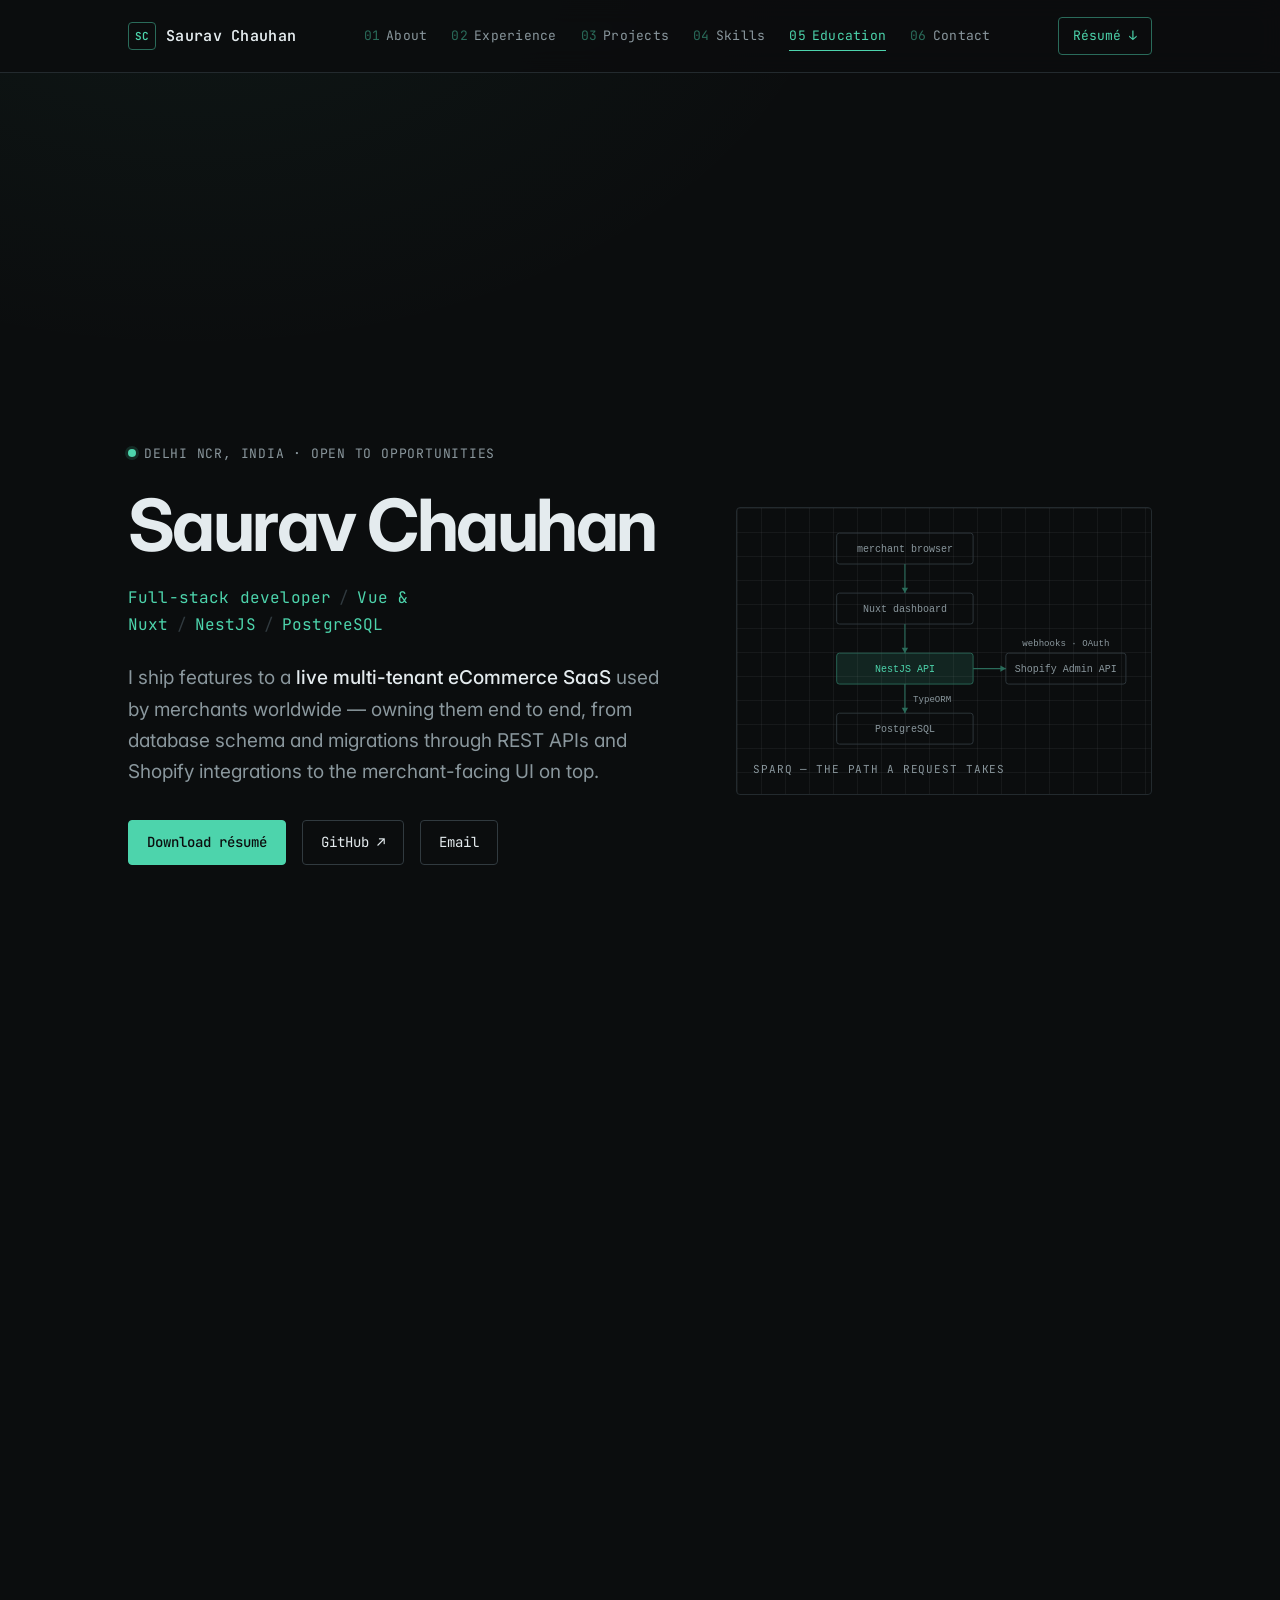
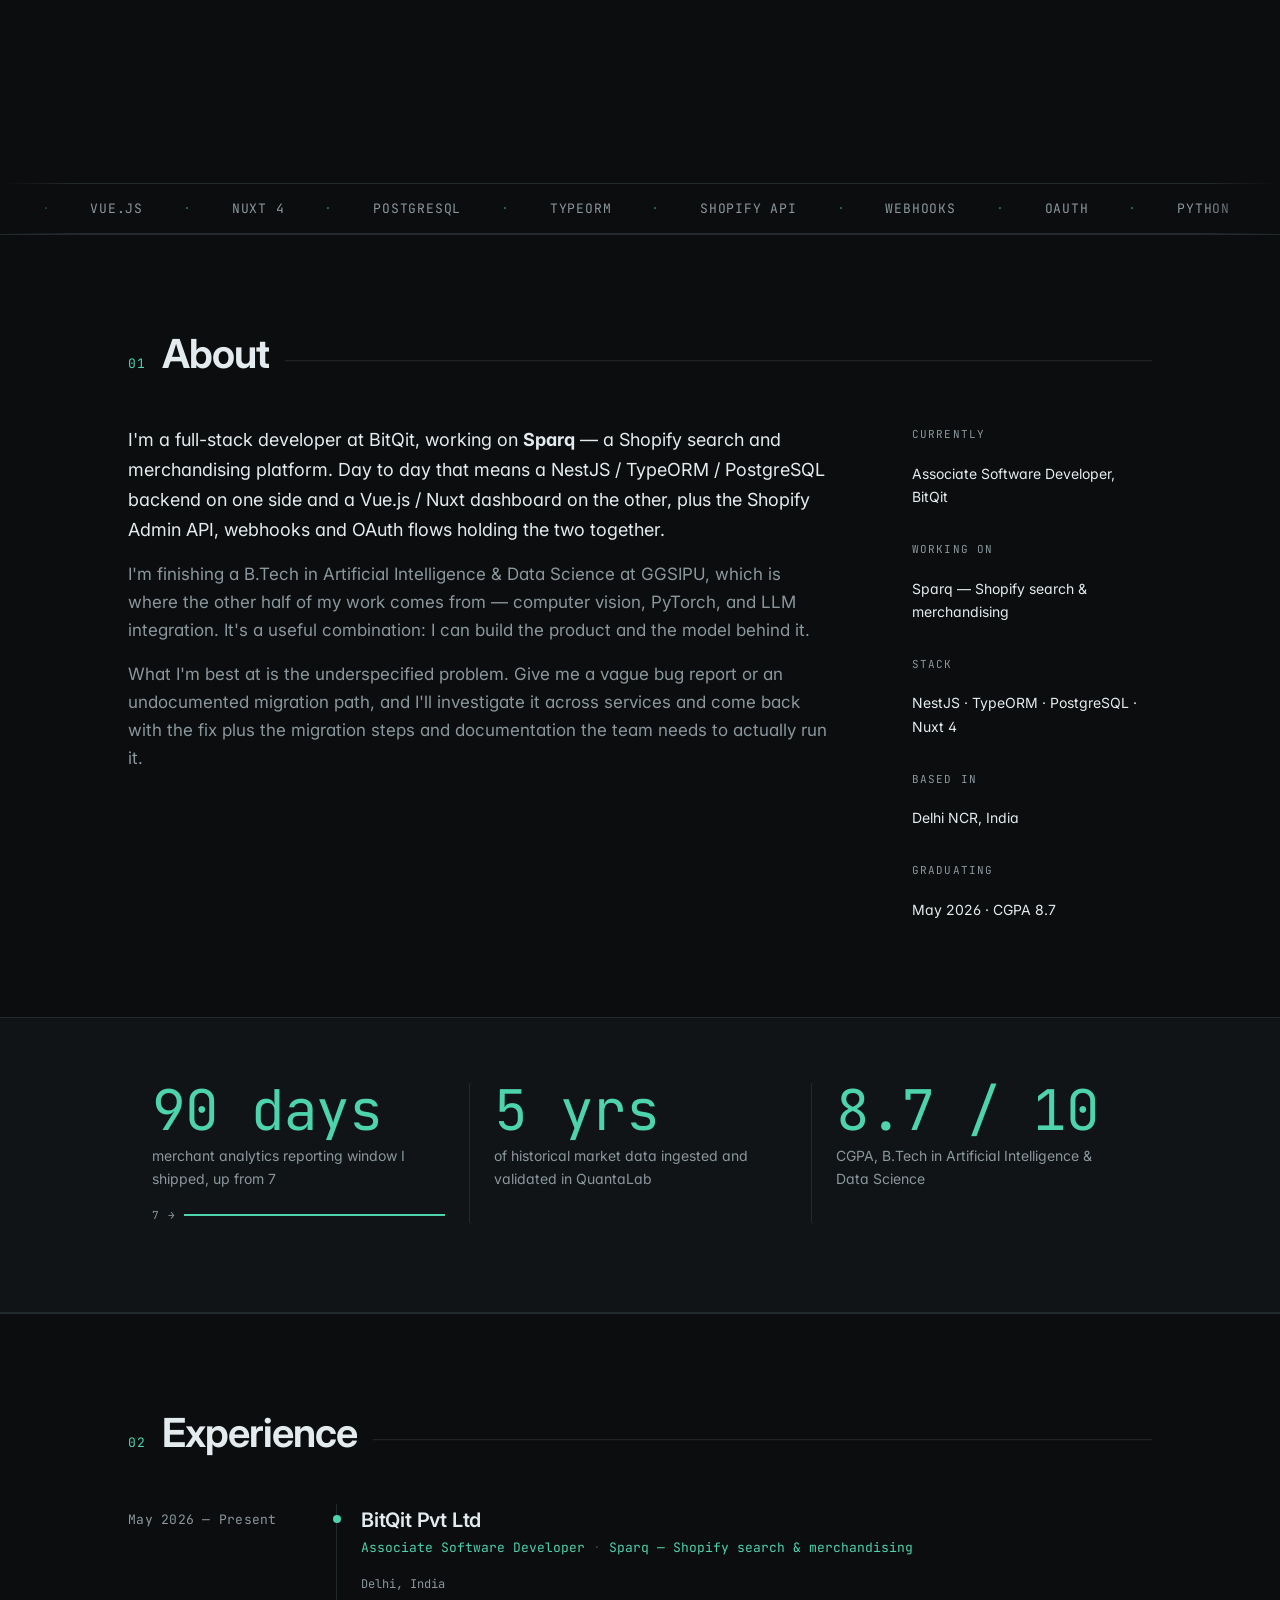
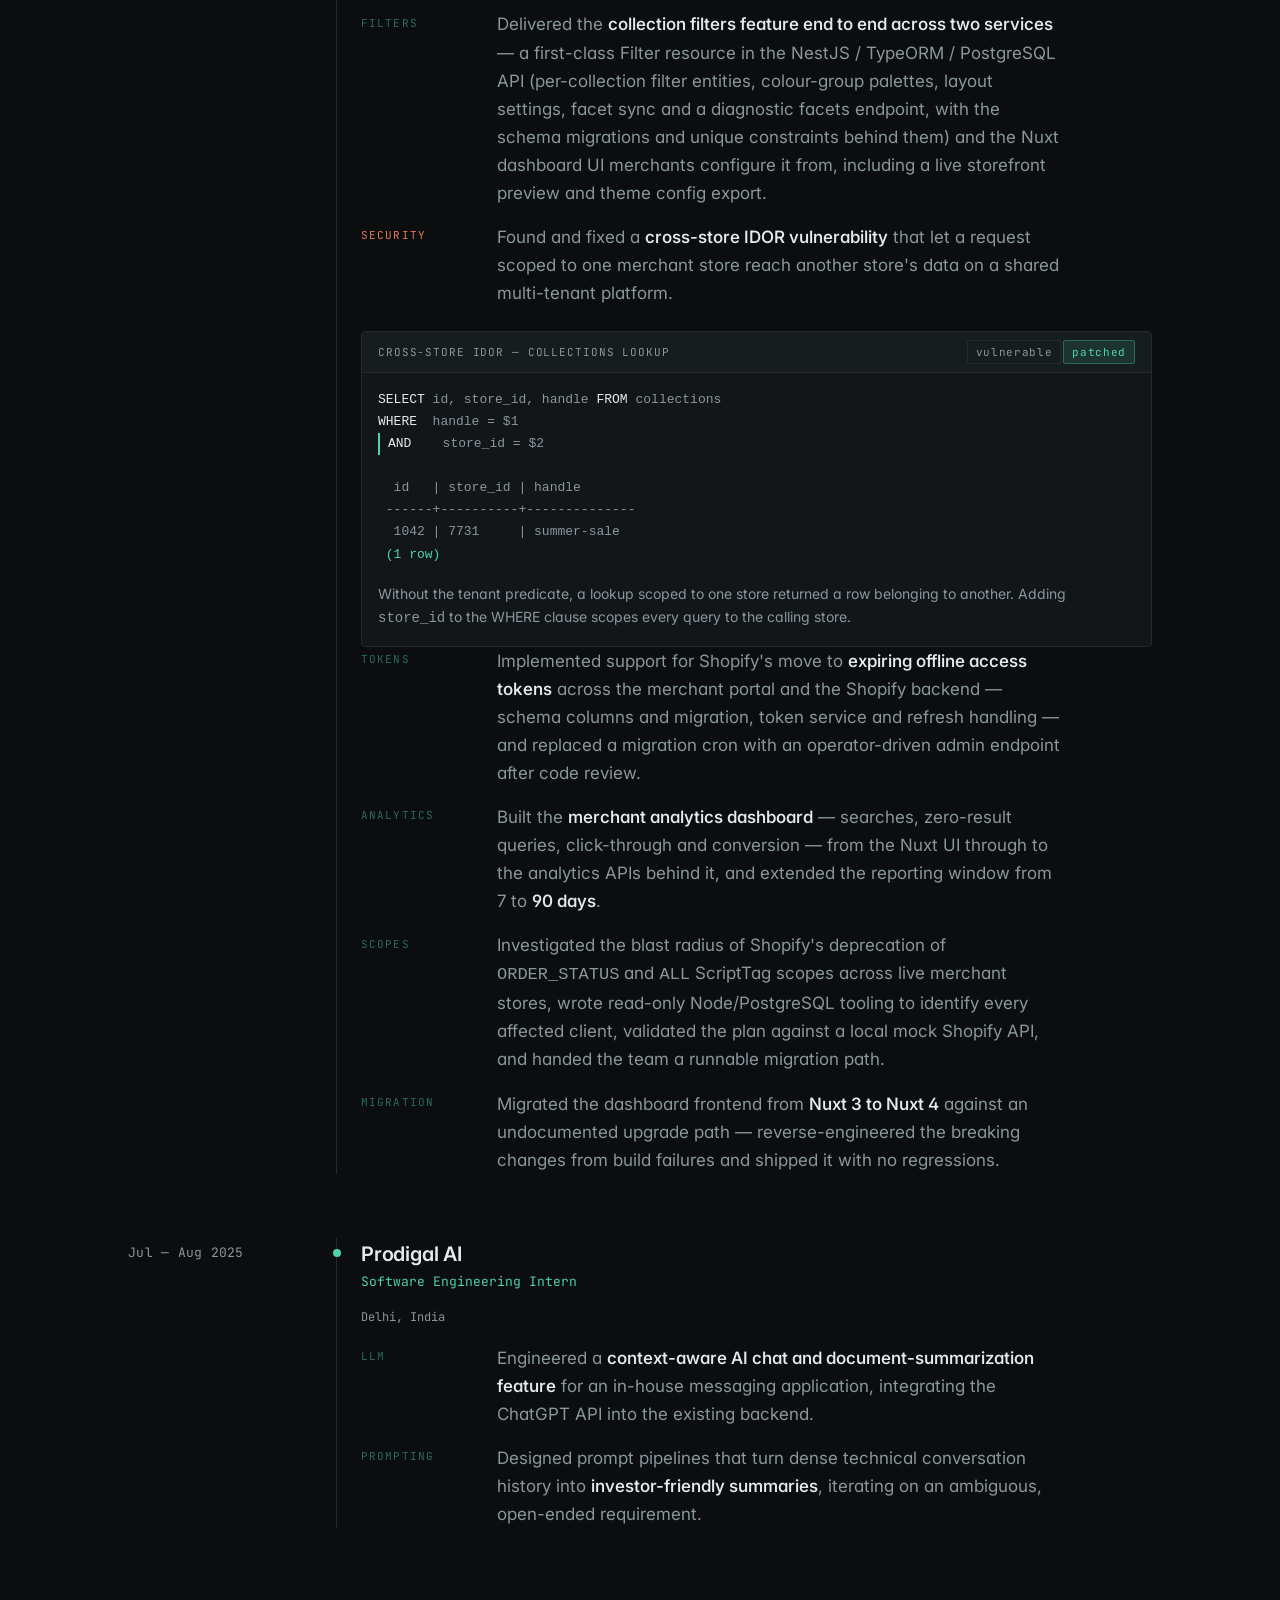
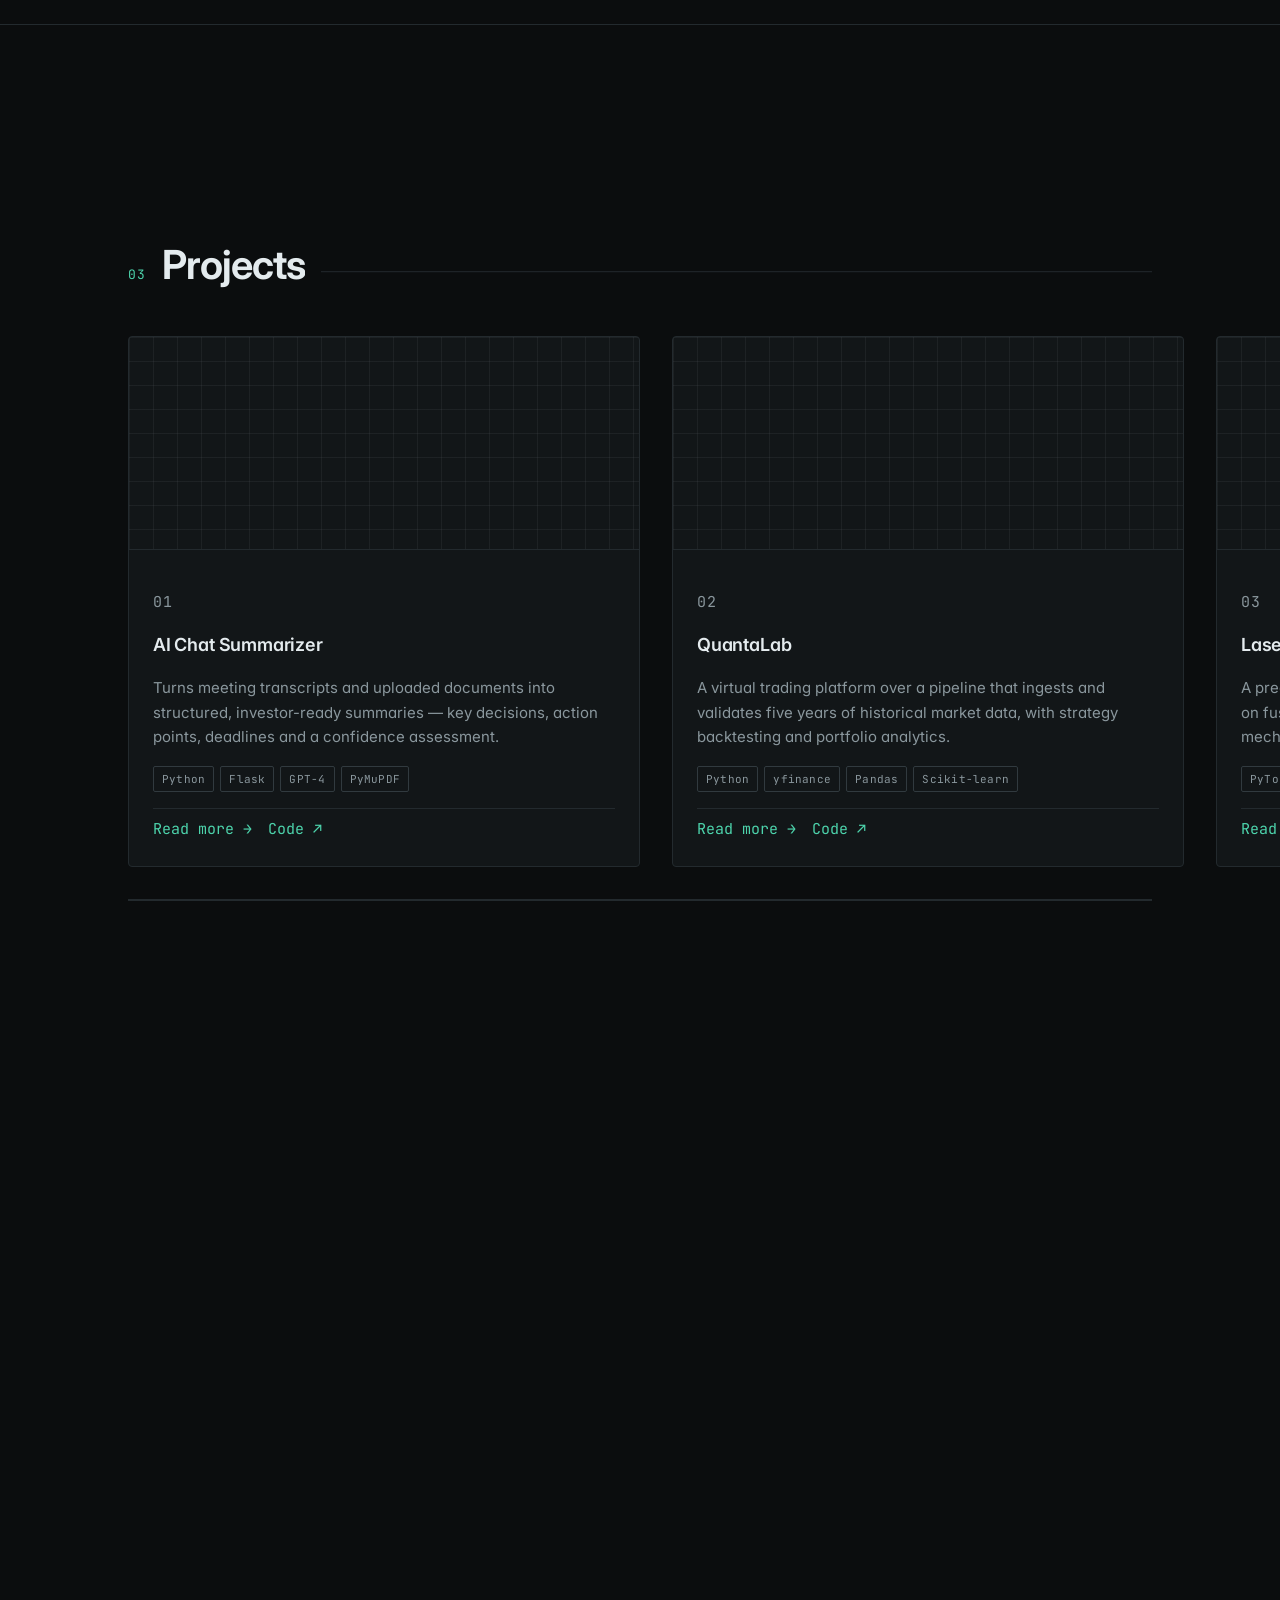
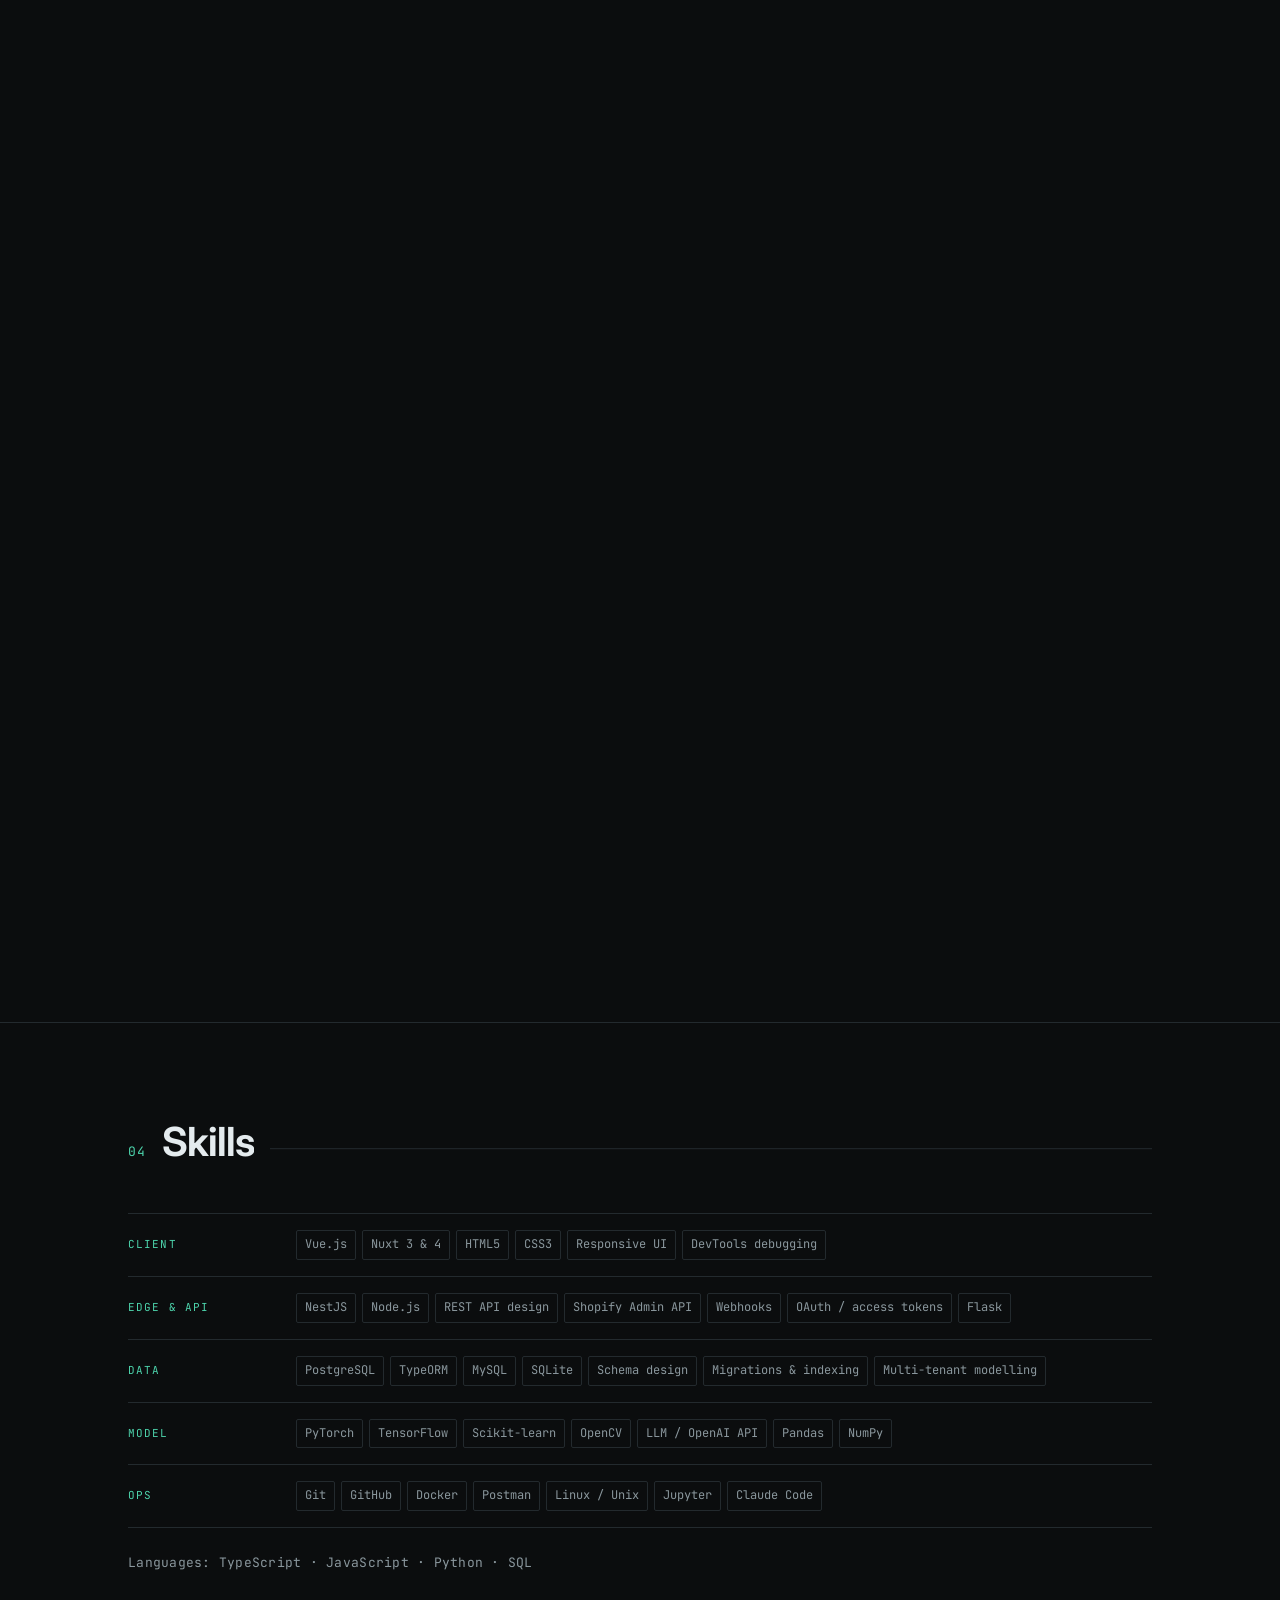
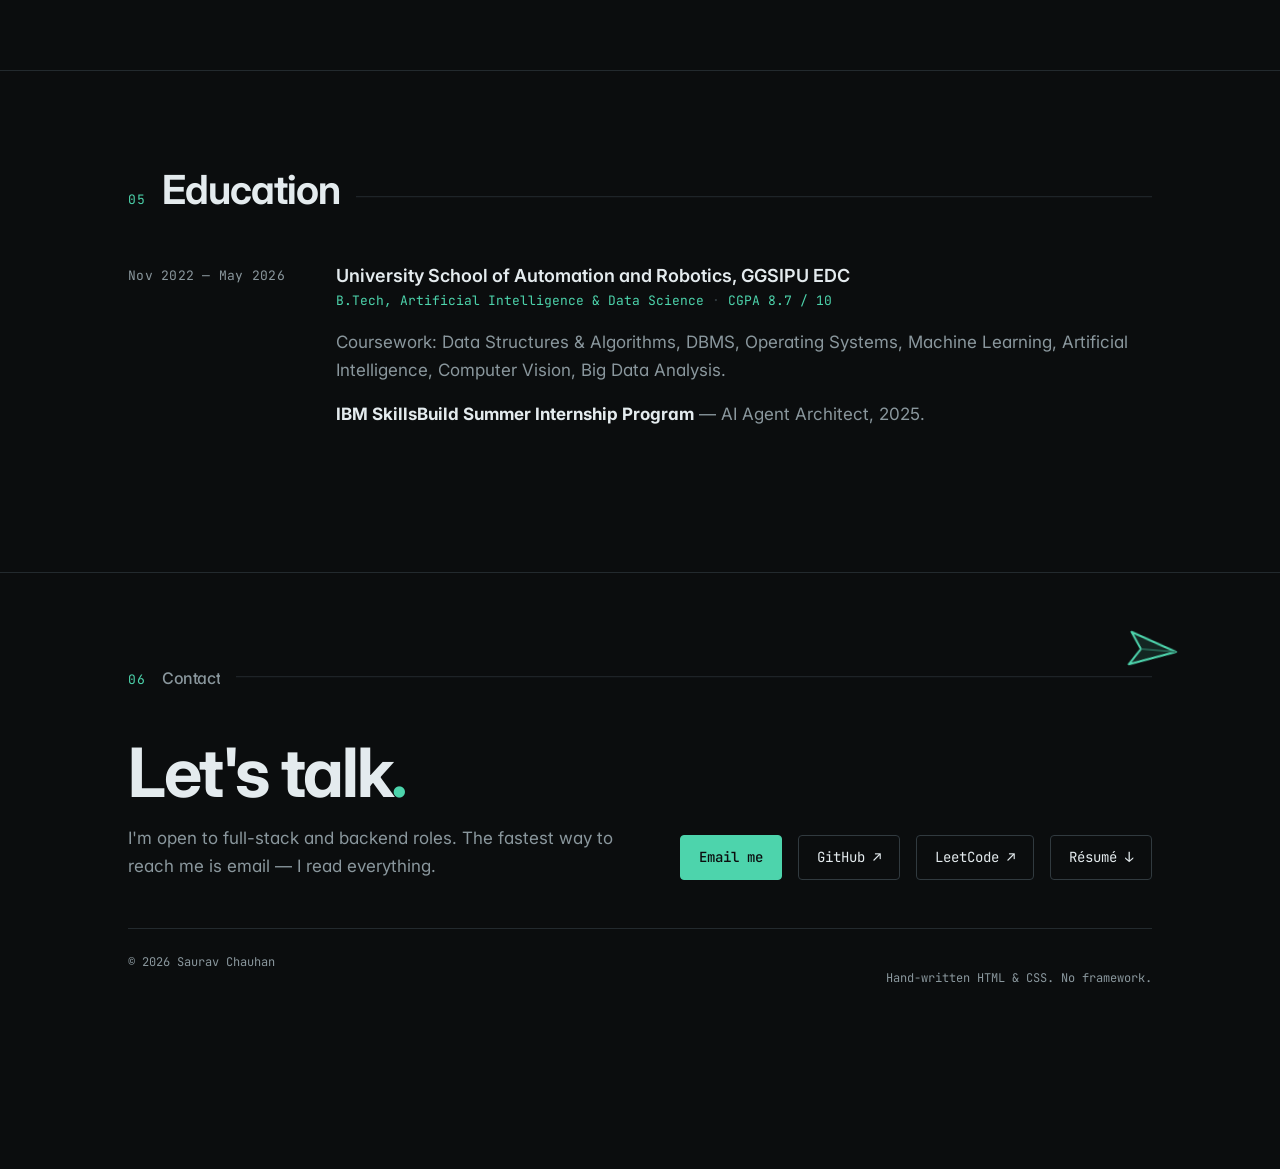
==== commit 242474c5: "Add files via upload" ====
--- a/index.html
+++ b/index.html
@@ -88,10 +88,15 @@
 <main id="main">
 
   <!-- Hero -------------------------------------------------------------- -->
-  <section class="hero">
+  <!-- The stage is the section; .hero-sticky is the frame that pins inside it.
+       The canvas lives in the frame, not the stage — inset:0 against a 190vh
+       stage would spread the particle lanes over twice the viewport and seed
+       most of them out of sight. -->
+  <section class="hero" data-hero-pin>
+   <div class="hero-sticky">
     <canvas class="hero-canvas" aria-hidden="true"></canvas>
 
-    <div class="container" data-parallax="0.12">
+    <div class="container">
       <div>
         <p class="hero-eyebrow" data-enter>
           <span class="status-dot" aria-hidden="true"></span>
@@ -122,10 +127,10 @@
         <svg viewBox="0 0 420 250" role="img" aria-labelledby="readout-t">
           <title id="readout-t">The Sparq request path: merchant browser to Nuxt dashboard to NestJS API, through TypeORM to PostgreSQL, with the Shopify Admin API alongside</title>
           <g fill="none" stroke="var(--border-lit)" stroke-width="1">
-            <rect class="fill" style="--i:0" x="92" y="10"  width="150" height="34" rx="3"/>
-            <rect class="fill" style="--i:1" x="92" y="76"  width="150" height="34" rx="3"/>
-            <rect class="fill" style="--i:2" x="92" y="142" width="150" height="34" rx="3" fill="var(--accent-soft)" stroke="var(--accent-dim)"/>
-            <rect class="fill" style="--i:4" x="92" y="208" width="150" height="34" rx="3"/>
+            <rect class="fill station" style="--i:0" x="92" y="10"  width="150" height="34" rx="3"/>
+            <rect class="fill station" style="--i:1" x="92" y="76"  width="150" height="34" rx="3"/>
+            <rect class="fill station" style="--i:2" x="92" y="142" width="150" height="34" rx="3" fill="var(--accent-soft)" stroke="var(--accent-dim)"/>
+            <rect class="fill station" style="--i:4" x="92" y="208" width="150" height="34" rx="3"/>
             <rect class="fill" style="--i:3" x="278" y="142" width="132" height="34" rx="3"/>
           </g>
 
@@ -155,10 +160,22 @@
             <text class="fill" style="--i:2" x="176" y="196" text-anchor="start">TypeORM</text>
             <text class="fill" style="--i:3" x="344" y="134" text-anchor="middle">webhooks · OAuth</text>
           </g>
+
+          <!-- The spine the packet rides: browser centre down to PostgreSQL centre.
+               Never painted — it exists only to be sampled by getPointAtLength(),
+               which keeps the geometry in the markup instead of in JS. -->
+          <path class="packet-path" d="M167 27 L167 225" fill="none" stroke="none"/>
+
+          <g class="packet" aria-hidden="true">
+            <circle class="packet-halo" r="9"/>
+            <circle class="packet-core" r="3.5"/>
+            <text class="packet-label" x="-81" y="3" text-anchor="end"></text>
+          </g>
         </svg>
         <figcaption>Sparq — the path a request takes</figcaption>
       </figure>
     </div>
+   </div>
   </section>
 
   <!-- Tech marquee ------------------------------------------------------ -->
@@ -568,7 +585,7 @@
 
     <div class="footer-top">
       <div>
-        <h2>Let's talk.</h2>
+        <h2>Let's talk<span class="tail">.</span></h2>
         <p class="muted prose">
           I'm open to full-stack and backend roles. The fastest way to reach me is email — I read everything.
         </p>
--- a/assets/styles.css
+++ b/assets/styles.css
@@ -453,9 +453,9 @@
 }
 
 .section-head h2 {
-  font-size: clamp(1.5rem, 3vw, 2rem);
+  font-size: clamp(1.75rem, 3.5vw, 2.5rem);
   line-height: 1.15;
-  letter-spacing: -0.02em;
+  letter-spacing: -0.025em;
   font-weight: 650;
 }
 
@@ -853,7 +853,8 @@
 
 .site-footer {
   border-top: 1px solid var(--border);
-  padding-block: var(--s-8);
+  /* Extra headroom above the content is the flight's airspace */
+  padding-block: var(--s-12) var(--s-8);
   margin-top: var(--s-6);
 }
 
@@ -867,12 +868,17 @@
   .footer-top { grid-template-columns: 1fr auto; align-items: end; }
 }
 
+/* The closing statement gets display scale — the page's second-largest type
+   after the name, so the site ends as confidently as it opens. */
 .footer-top h2 {
-  font-size: clamp(1.75rem, 4vw, 2.5rem);
-  letter-spacing: -0.03em;
+  font-size: clamp(2.5rem, 6vw, 4.25rem);
+  line-height: 1.02;
+  letter-spacing: -0.035em;
   font-weight: 700;
   margin-bottom: var(--s-2);
 }
+
+.footer-top h2 .tail { color: var(--accent); }
 
 .contact-links {
   display: flex;
@@ -952,6 +958,27 @@
 
 .is-entered .mask-inner,
 .mask-inner.is-entered { transform: none; }
+
+/* --- Section headings arrive the same way -------------------------------
+   The hero h1's masked line reveal, systematized: JS wraps every section
+   heading in the same .mask/.mask-inner pair and arms its container. The
+   heading slides out of the clip and the rule draws to the edge beside it.
+   No-JS and reduced motion never get armed, so the default is simply text. */
+
+.mask-armed h2 .mask-inner {
+  transform: translateY(110%);
+  transition: transform 800ms var(--ease-out);
+}
+
+.mask-armed.is-visible h2 .mask-inner { transform: none; }
+
+.mask-armed .section-rule {
+  transform: translateY(-0.4em) scaleX(0);
+  transform-origin: 0 50%;
+  transition: transform 900ms var(--ease-meas) 200ms;
+}
+
+.mask-armed.is-visible .section-rule { transform: translateY(-0.4em) scaleX(1); }
 
 /* --- Reveal on scroll --- */
 
@@ -1538,6 +1565,91 @@
 .toc a.is-active { color: var(--accent); border-left-color: var(--accent); }
 
 
+/* --- Scroll-linked image frames ------------------------------------------
+   Three nested layers, because the three motions must not compete for one
+   transform property:
+
+     .shot         the frame  — clip-path wipe on enter   (one-shot, CSS)
+     .shot-inner   the settle — scale 1.12 → 1 on enter   (one-shot, CSS)
+     .shot img     the drift  — parallax                  (per-frame, from JS)
+
+   If the scale and the drift shared an element, the per-frame transform write
+   would clobber the CSS transition every frame and the settle would never play.
+
+   The image is (100 + 2×drift)% of the frame's height and sits drift% above it,
+   so a ±drift% travel never exposes an edge. --shot-drift is the single source
+   of truth: CSS sizes the image from it, JS reads it back in the measure pass.
+
+   Frame borrows the .console language — bar, border, radius — deliberately. A
+   bright screenshot needs a bezel between it and a near-black page, and reusing
+   the instrument frame already on the site beats inventing a second one. */
+
+.shot {
+  --shot-ar: 21 / 9;
+  --shot-drift: 9;
+  margin: var(--s-3) 0 0;
+  border: 1px solid var(--border);
+  border-radius: var(--radius);
+  background: var(--surface);
+  overflow: hidden;
+}
+
+.shot-bar {
+  display: flex;
+  flex-wrap: wrap;
+  align-items: center;
+  justify-content: space-between;
+  gap: var(--s-1);
+  padding: 0.5rem var(--s-2);
+  border-bottom: 1px solid var(--border);
+  background: var(--surface-2);
+}
+
+.shot-frame {
+  position: relative;
+  aspect-ratio: var(--shot-ar);
+  overflow: hidden;
+  background: var(--surface-2);
+}
+
+.shot-inner { position: absolute; inset: 0; }
+
+.shot img {
+  position: absolute;
+  left: 0;
+  width: 100%;
+  top: calc(var(--shot-drift) * -1%);
+  height: calc(100% + var(--shot-drift) * 2%);
+  object-fit: cover;
+  display: block;
+}
+
+.shot figcaption {
+  padding: var(--s-2);
+  font-size: 0.875rem;
+  color: var(--muted);
+  border-top: 1px solid var(--border);
+}
+
+/* The finished state is the default: with JS off or reduced motion on, the
+   image is simply there — unclipped, unscaled, no half-played animation. Only
+   .js-fx introduces a state to animate out of. */
+.js-fx .shot-frame {
+  clip-path: inset(0 0 100% 0);
+  transition: clip-path 900ms var(--ease-out);
+}
+
+.js-fx .shot.is-visible .shot-frame { clip-path: inset(0 0 0 0); }
+
+.js-fx .shot-inner {
+  transform: scale(1.12);
+  transition: transform 1100ms var(--ease-out);
+  will-change: transform;
+}
+
+.js-fx .shot.is-visible .shot-inner { transform: none; }
+
+
 /* 14. Kinetic layer ======================================================== */
 /* The four effects requested explicitly. Every one is gated on .js-fx (added
    only when reduced motion is off) and on a pointer/width guard, so none of it
@@ -1546,11 +1658,18 @@
 /* --- Hero particle field --- */
 
 .hero { position: relative; }
-.hero > .container { position: relative; z-index: 1; }
-
+.hero-sticky { position: relative; }
+.hero .container { position: relative; z-index: 1; }
+
+/* width/height are load-bearing, not belt-and-braces: <canvas> is a replaced
+   element, so an absolutely positioned one resolves to its intrinsic 300x150 and
+   drops `bottom` from the equation. With inset:0 alone the particle field draws
+   into a 300x150 box in the corner instead of filling the hero. */
 .hero-canvas {
   position: absolute;
   inset: 0;
+  width: 100%;
+  height: 100%;
   z-index: 0;
   pointer-events: none;
   opacity: 0;
@@ -1691,6 +1810,185 @@
 }
 
 
+/* --- Pinned hero: the request packet ---
+   Same scaffold as the projects stage — a tall stage, a sticky viewport-height
+   frame, one scroll-derived progress value. Layered on only when .js-hero-pin
+   is present, so no-JS, reduced motion, and any viewport too short or narrow to
+   hold the hero in 100vh all keep the ordinary hero. */
+
+html.js-hero-pin .hero { height: var(--hero-stage-h, 190vh); }
+
+html.js-hero-pin .hero-sticky {
+  position: sticky;
+  top: 0;
+  height: 100vh;
+  display: flex;
+  flex-direction: column;
+  justify-content: center;
+  overflow: hidden;
+}
+
+/* The packet only exists while the stage is pinned; without the pin there is no
+   travel to map it onto, so it never appears rather than sitting inert. */
+.packet { opacity: 0; }
+
+html.js-hero-pin .packet {
+  opacity: 0;
+  transition: opacity 260ms var(--ease);
+}
+
+html.js-hero-pin .packet.is-on { opacity: 1; }
+
+.packet-core { fill: var(--accent); }
+.packet-halo { fill: var(--accent); opacity: 0.16; }
+
+/* Direction carries meaning: a solid dot descending is the request, a hollow
+   ring climbing back is the response. */
+.packet.is-up .packet-core {
+  fill: none;
+  stroke: var(--accent);
+  stroke-width: 1.5;
+}
+
+.packet.is-up .packet-halo { opacity: 0.08; }
+
+.packet-label {
+  font-family: var(--font-mono);
+  font-size: 9px;
+  letter-spacing: 0.04em;
+  fill: var(--accent);
+}
+
+/* Stations light as the packet reaches them. Stroke only — opacity belongs to
+   [data-draw], which owns the entrance, and the two must not fight. */
+.station { transition: stroke 240ms var(--ease); }
+.station.is-lit { stroke: var(--accent); }
+
+/* --- Boot sequence ---
+   Built entirely by JS, so no-JS visitors never see a cover they cannot lift.
+   First visit per session only; any input skips it. The overlay lifts with the
+   veil's easing so arriving and navigating share one motion. */
+
+.boot {
+  position: fixed;
+  inset: 0;
+  z-index: 200;
+  background: var(--bg);
+  display: flex;
+  align-items: center;
+  justify-content: center;
+  transition: transform 560ms cubic-bezier(0.65, 0, 0.35, 1);
+}
+
+.boot.is-lifting { transform: translateY(-101%); }
+
+.boot-bar {
+  position: absolute;
+  top: 0;
+  left: 0;
+  width: 100%;
+  height: 2px;
+  background: var(--accent);
+  transform: scaleX(0);
+  transform-origin: 0 50%;
+  transition: transform 1150ms var(--ease-meas);
+}
+
+.boot.is-running .boot-bar { transform: scaleX(1); }
+
+.boot-panel {
+  width: min(24rem, 82vw);
+  font-family: var(--font-mono);
+  font-size: 0.8125rem;
+  color: var(--muted);
+}
+
+.boot-title {
+  font-size: var(--fs-micro);
+  letter-spacing: 0.08em;
+  text-transform: uppercase;
+  color: var(--text);
+  margin-bottom: var(--s-2);
+}
+
+.boot-line {
+  display: flex;
+  align-items: baseline;
+  gap: 0.75em;
+  margin-top: 0.55rem;
+  opacity: 0;
+  transform: translateY(6px);
+  transition: opacity 300ms var(--ease-out), transform 300ms var(--ease-out);
+}
+
+.boot-line.on { opacity: 1; transform: none; }
+
+.boot-leader {
+  flex: 1;
+  border-bottom: 1px dotted var(--border-lit);
+  transform: translateY(-0.25em);
+}
+
+.boot-ok,
+.boot-done { color: var(--accent); }
+
+/* --- Scroll-reactive tape ---
+   When JS drives the marquee, the CSS loop stands down. Everything else about
+   the tape (fade mask, hover colour) is unchanged. */
+
+html.js-tape .marquee-track { animation: none; }
+
+/* --- Contact flight ---
+   A paper plane crosses the footer on a scroll-scrubbed flight path — the one
+   vehicle this site can justify, since the section it flies over says "the
+   fastest way to reach me is email". Scene DOM is JS-built; without JS or with
+   reduced motion the footer is simply a footer. */
+
+.site-footer {
+  position: relative;
+  overflow: hidden;
+}
+
+.site-footer .container { position: relative; z-index: 1; }
+
+.flight {
+  position: absolute;
+  inset: 0;
+  z-index: 0;
+  pointer-events: none;
+  opacity: 0;
+  transition: opacity 500ms var(--ease);
+}
+
+.flight.is-on { opacity: 1; }
+
+.flight-svg {
+  position: absolute;
+  inset: 0;
+  width: 100%;
+  height: 100%;
+}
+
+/* Solid hairline rather than dashes: a dashed stroke cannot be progressively
+   revealed with the dashoffset trick, and at this opacity it reads as a vapor
+   trail either way. */
+.flight-trail {
+  fill: none;
+  stroke: var(--accent-dim);
+  stroke-width: 1;
+  opacity: 0.55;
+}
+
+.flight-plane {
+  position: absolute;
+  top: 0;
+  left: 0;
+  width: 54px;
+  height: 54px;
+  transform-origin: 50% 50%;
+  will-change: transform;
+}
+
 /* Reduced motion: the kinetic layer never initialises (JS gate), and anything
    that did render settles instantly. */
 @media (prefers-reduced-motion: reduce) {
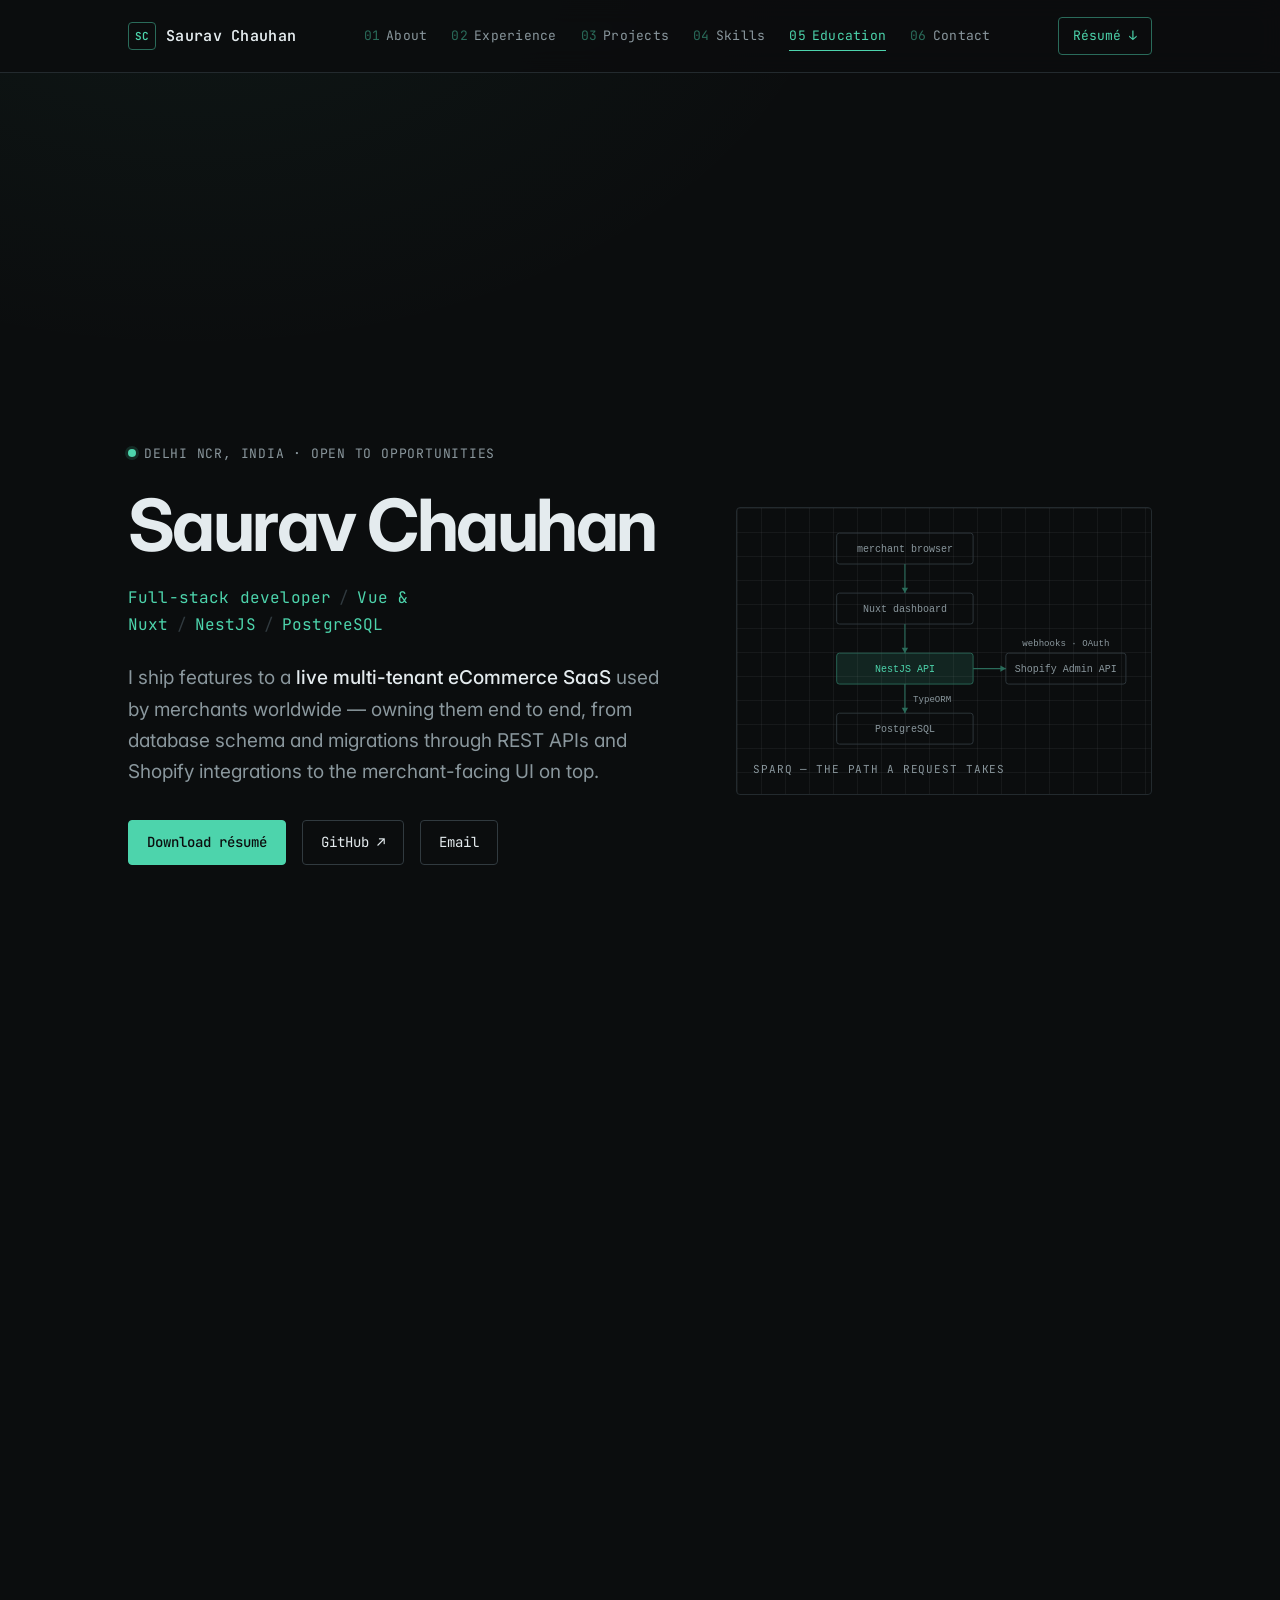
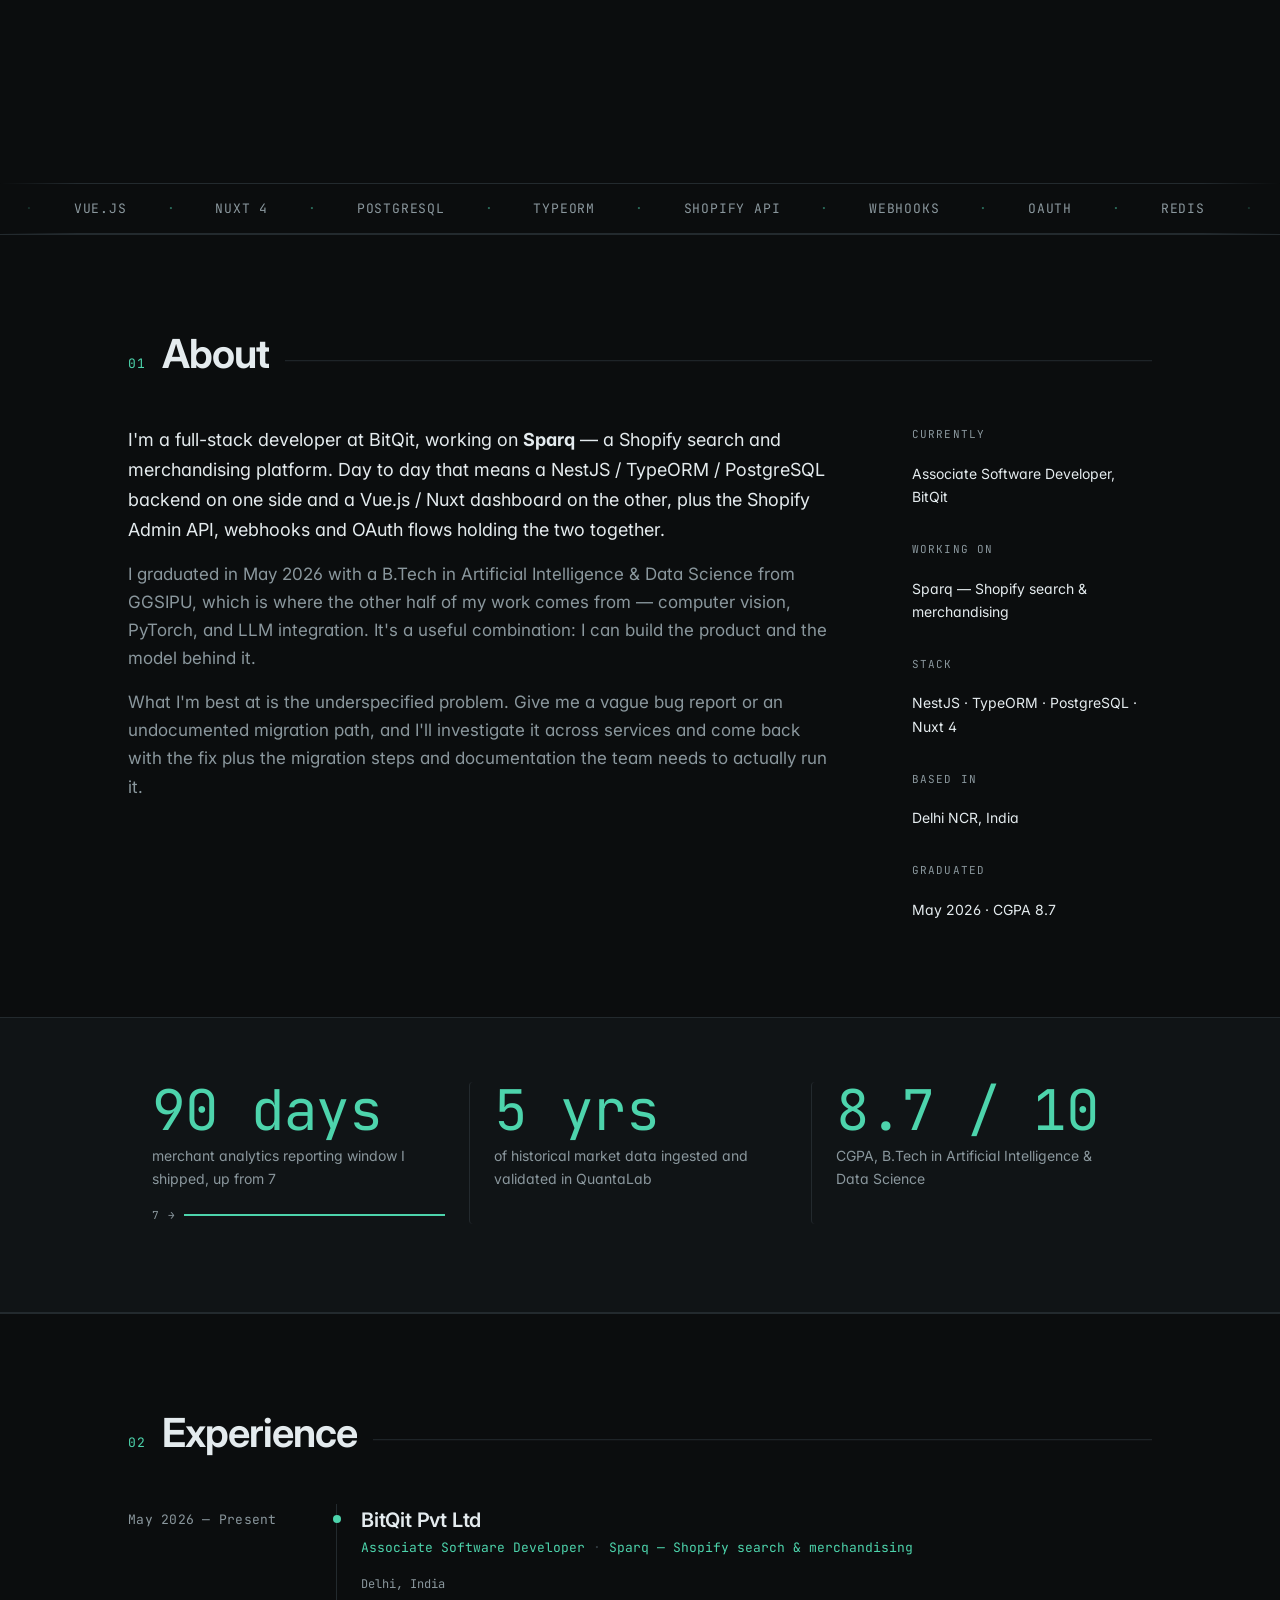
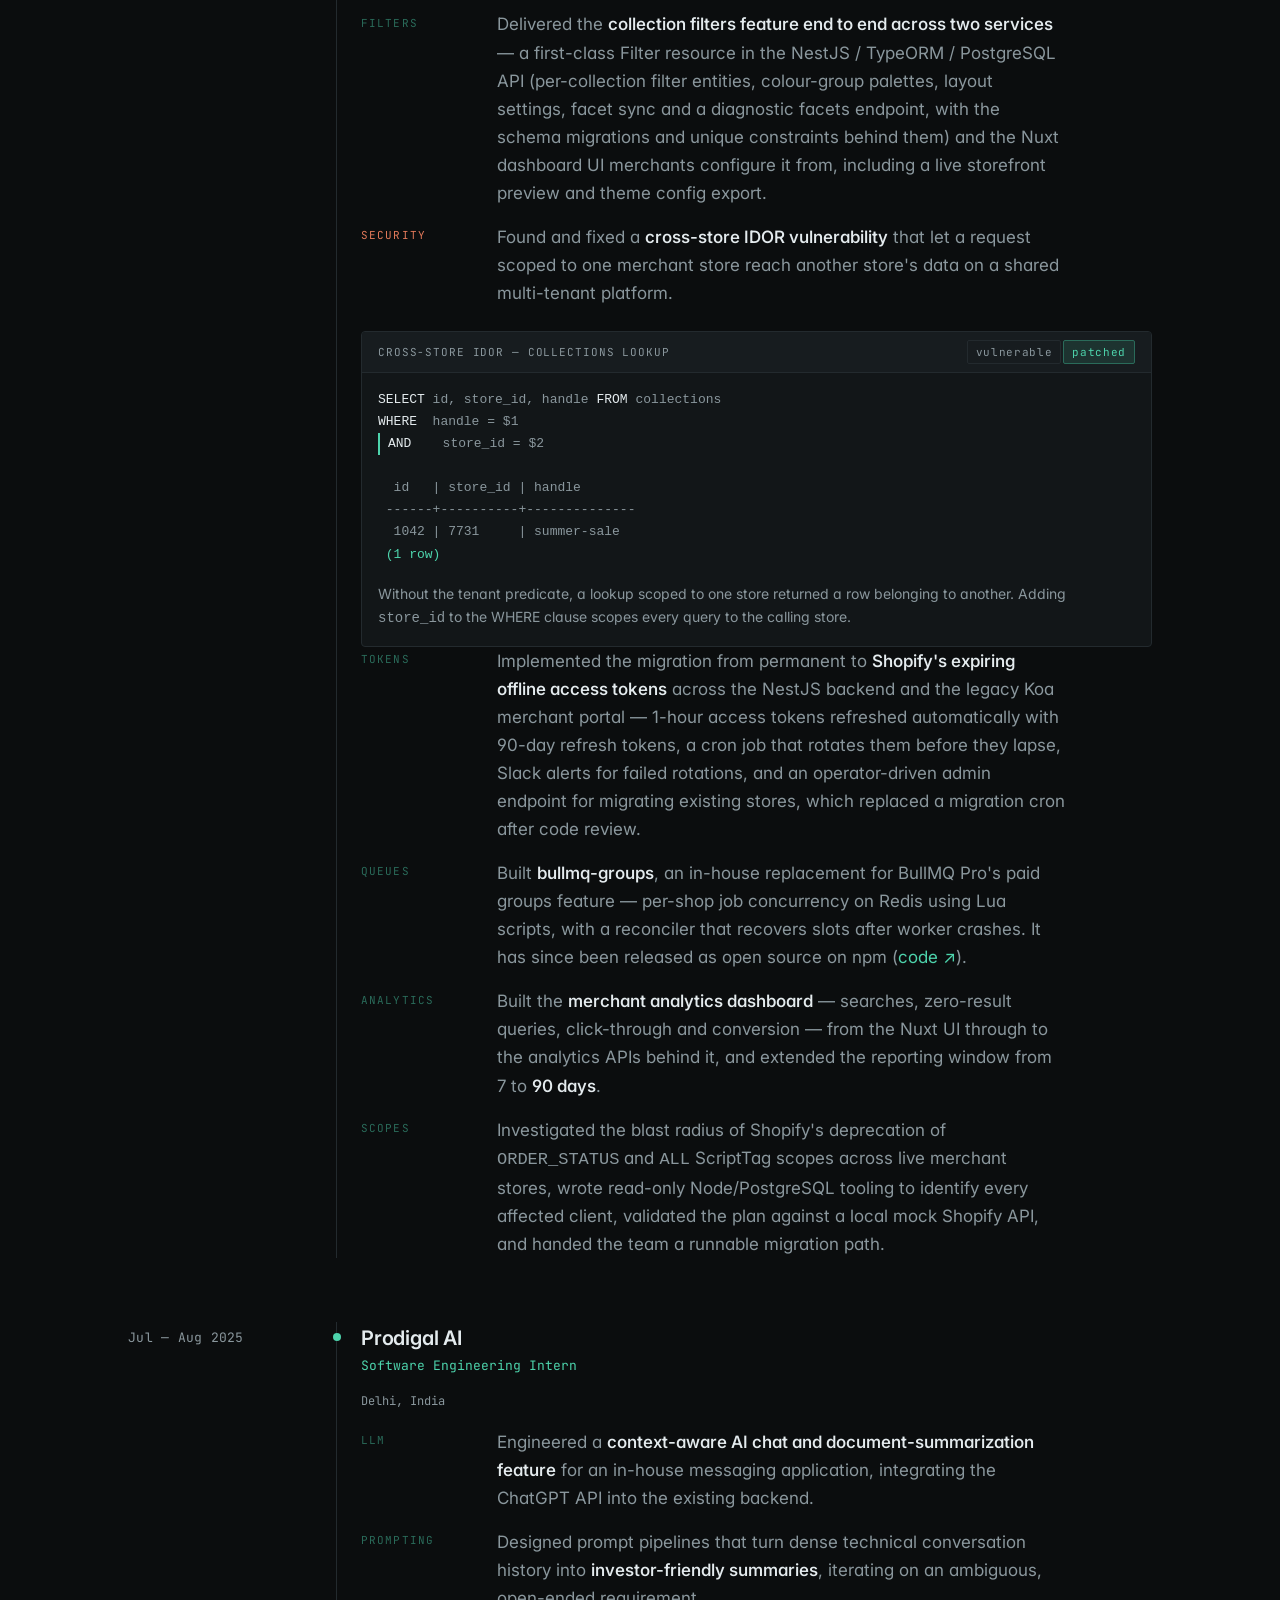
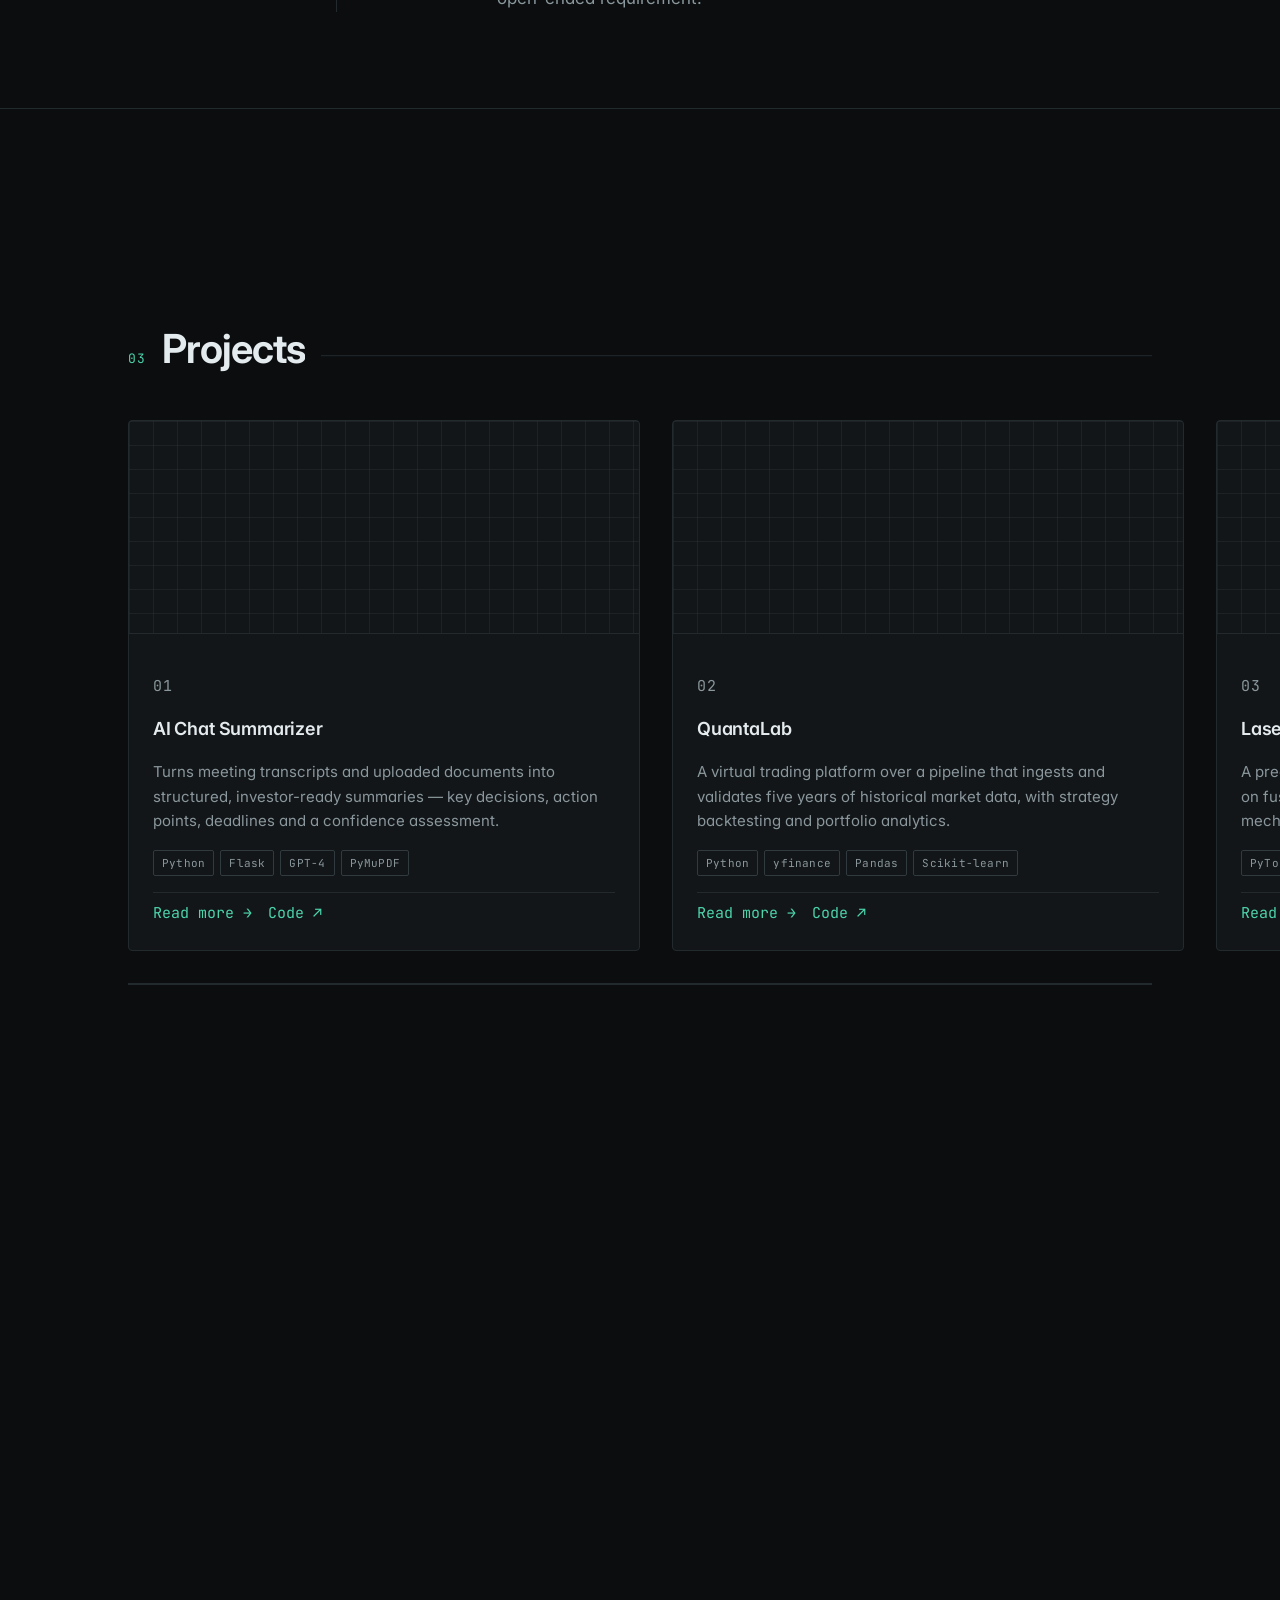
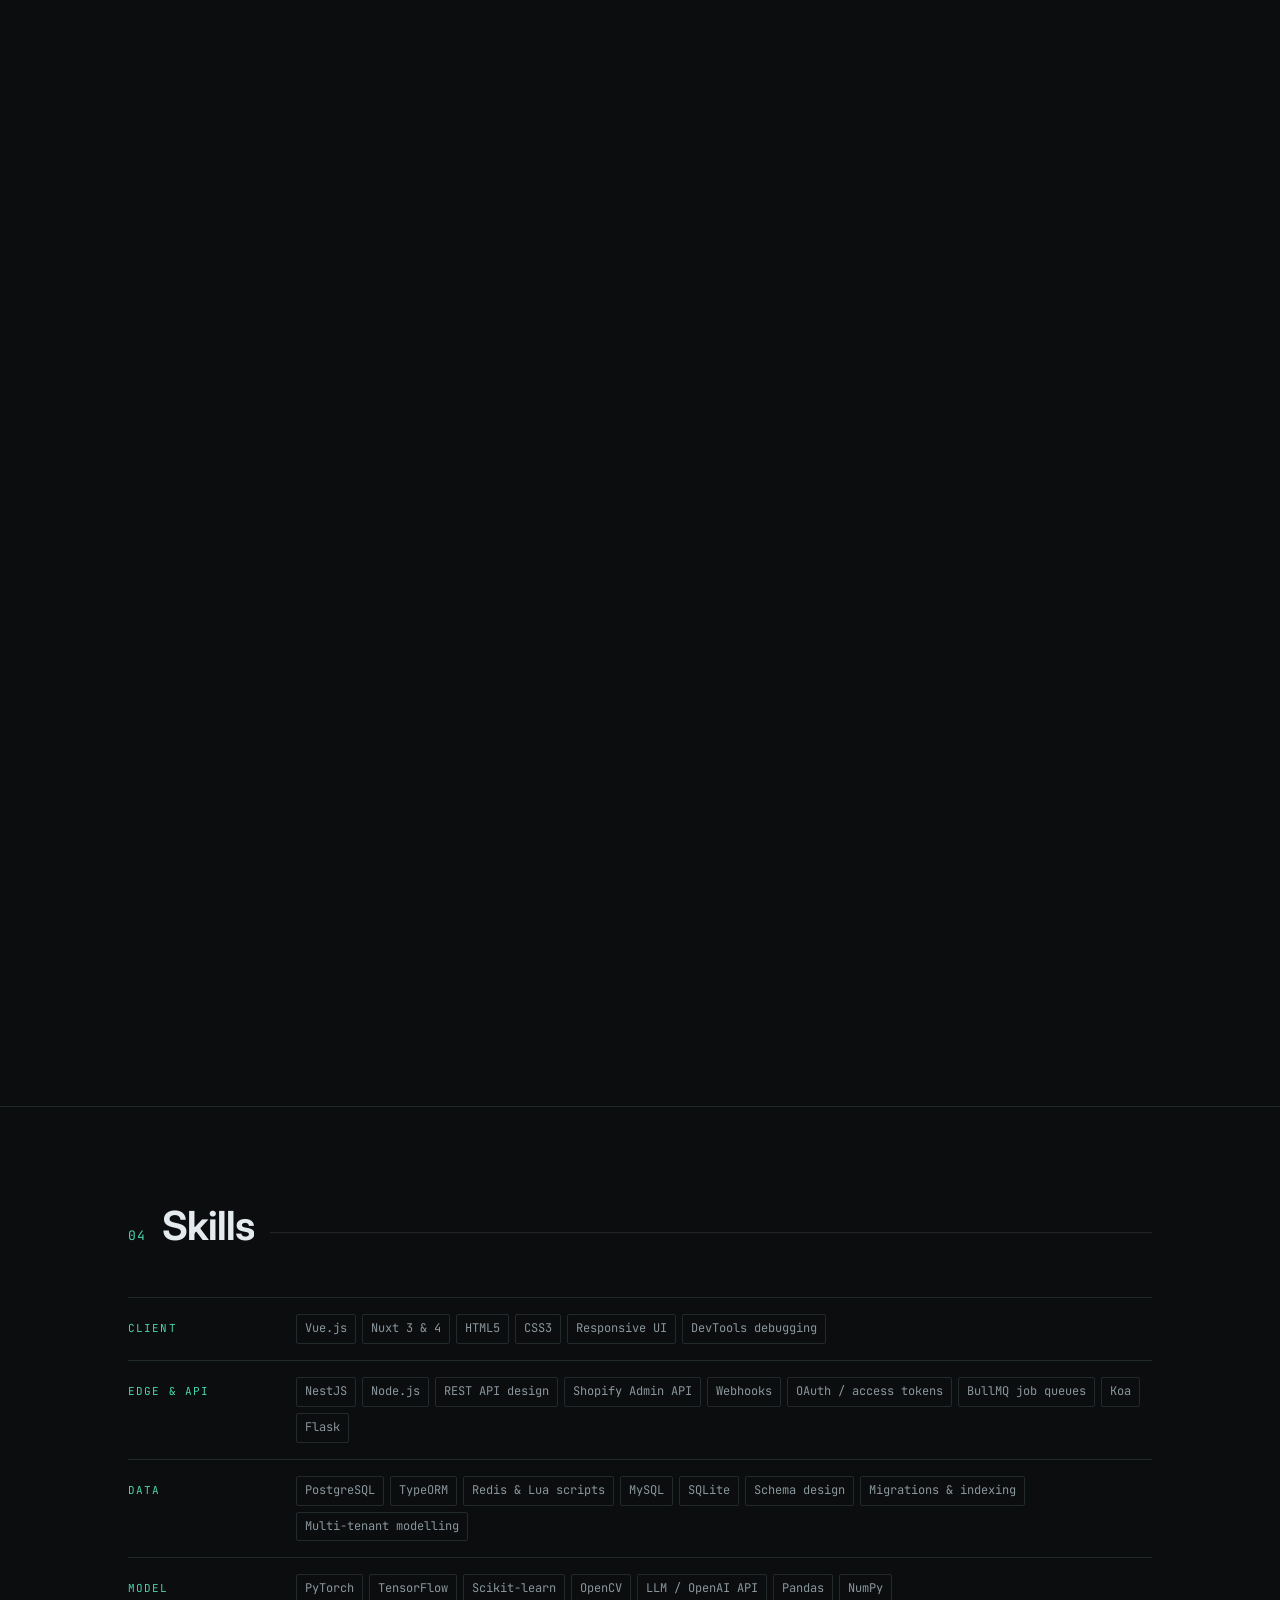
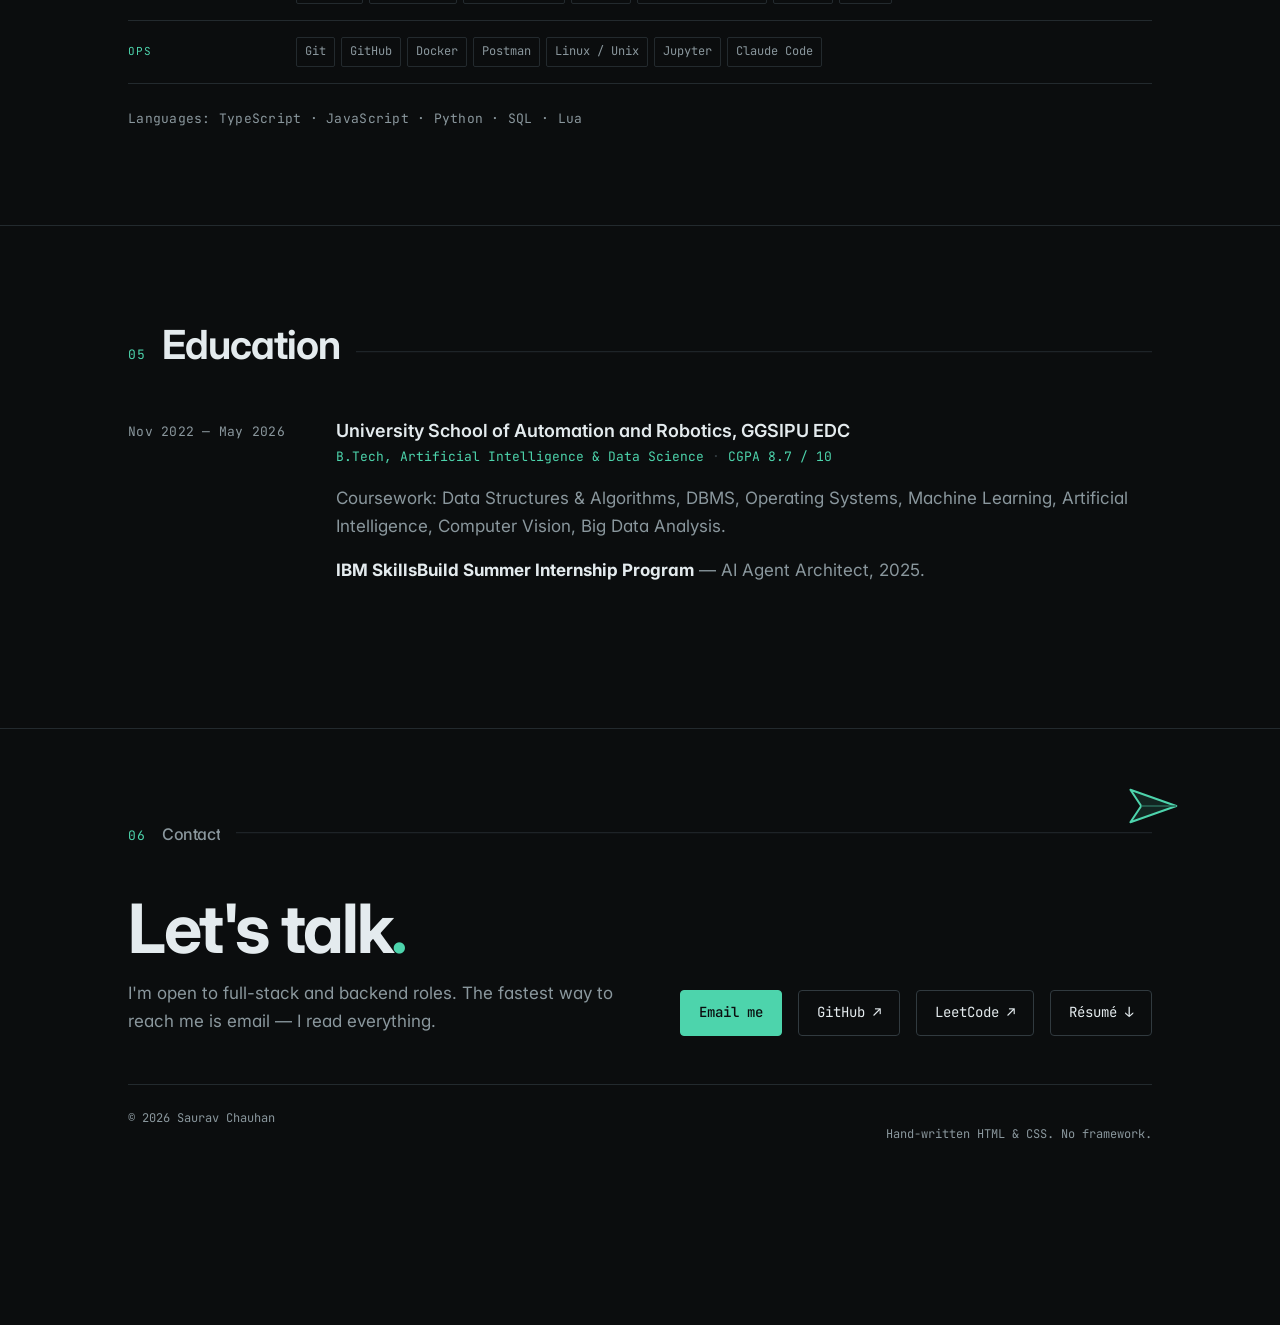
==== commit eafcfb83: "Add files via upload" ====
--- a/index.html
+++ b/index.html
@@ -38,7 +38,7 @@
   "address": { "@type": "PostalAddress", "addressRegion": "Delhi NCR", "addressCountry": "IN" },
   "worksFor": { "@type": "Organization", "name": "BitQit Pvt Ltd" },
   "alumniOf": { "@type": "CollegeOrUniversity", "name": "University School of Automation and Robotics, GGSIPU" },
-  "knowsAbout": ["TypeScript", "NestJS", "Vue.js", "Nuxt.js", "PostgreSQL", "Shopify API", "Python", "PyTorch"],
+  "knowsAbout": ["TypeScript", "NestJS", "Vue.js", "Nuxt.js", "PostgreSQL", "Redis", "BullMQ", "Shopify API", "Python", "PyTorch"],
   "sameAs": [
     "https://github.com/SauravChauhan666",
     "https://leetcode.com/u/2401sauravchauhan"
@@ -184,13 +184,13 @@
       <div class="marquee-group">
         <span>TypeScript</span><span>NestJS</span><span>Vue.js</span><span>Nuxt 4</span>
         <span>PostgreSQL</span><span>TypeORM</span><span>Shopify API</span><span>Webhooks</span>
-        <span>OAuth</span><span>Python</span><span>PyTorch</span><span>OpenCV</span>
+        <span>OAuth</span><span>Redis</span><span>BullMQ</span><span>Python</span><span>PyTorch</span><span>OpenCV</span>
         <span>Docker</span><span>Linux</span>
       </div>
       <div class="marquee-group">
         <span>TypeScript</span><span>NestJS</span><span>Vue.js</span><span>Nuxt 4</span>
         <span>PostgreSQL</span><span>TypeORM</span><span>Shopify API</span><span>Webhooks</span>
-        <span>OAuth</span><span>Python</span><span>PyTorch</span><span>OpenCV</span>
+        <span>OAuth</span><span>Redis</span><span>BullMQ</span><span>Python</span><span>PyTorch</span><span>OpenCV</span>
         <span>Docker</span><span>Linux</span>
       </div>
     </div>
@@ -214,7 +214,7 @@
             holding the two together.
           </p>
           <p class="muted">
-            I'm finishing a B.Tech in Artificial Intelligence &amp; Data Science at GGSIPU, which is where the
+            I graduated in May 2026 with a B.Tech in Artificial Intelligence &amp; Data Science from GGSIPU, which is where the
             other half of my work comes from — computer vision, PyTorch, and LLM integration. It's a useful
             combination: I can build the product and the model behind it.
           </p>
@@ -235,7 +235,7 @@
             <dd>NestJS · TypeORM · PostgreSQL · Nuxt 4</dd>
             <dt class="micro">Based in</dt>
             <dd>Delhi NCR, India</dd>
-            <dt class="micro">Graduating</dt>
+            <dt class="micro">Graduated</dt>
             <dd>May 2026 · CGPA 8.7</dd>
           </dl>
         </aside>
@@ -325,10 +325,18 @@
             <ul class="bullets">
               <li class="k">
                 <span class="kicker">Tokens</span>
-                <span>Implemented support for Shopify's move to <strong>expiring offline access tokens</strong>
-                  across the merchant portal and the Shopify backend — schema columns and migration, token
-                  service and refresh handling — and replaced a migration cron with an operator-driven admin
-                  endpoint after code review.</span>
+                <span>Implemented the migration from permanent to <strong>Shopify's expiring offline access
+                  tokens</strong> across the NestJS backend and the legacy Koa merchant portal — 1-hour access
+                  tokens refreshed automatically with 90-day refresh tokens, a cron job that rotates them before
+                  they lapse, Slack alerts for failed rotations, and an operator-driven admin endpoint for
+                  migrating existing stores, which replaced a migration cron after code review.</span>
+              </li>
+              <li class="k">
+                <span class="kicker">Queues</span>
+                <span>Built <strong>bullmq-groups</strong>, an in-house replacement for BullMQ Pro's paid groups
+                  feature — per-shop job concurrency on Redis using Lua scripts, with a reconciler that recovers
+                  slots after worker crashes. It has since been released as open source on npm
+                  (<a href="https://github.com/sparq-ai/bullmq-groups" target="_blank" rel="noopener">code ↗</a>).</span>
               </li>
               <li class="k">
                 <span class="kicker">Analytics</span>
@@ -342,12 +350,6 @@
                   <code>ALL</code> ScriptTag scopes across live merchant stores, wrote read-only
                   Node/PostgreSQL tooling to identify every affected client, validated the plan against a local
                   mock Shopify API, and handed the team a runnable migration path.</span>
-              </li>
-              <li class="k">
-                <span class="kicker">Migration</span>
-                <span>Migrated the dashboard frontend from <strong>Nuxt 3 to Nuxt 4</strong> against an
-                  undocumented upgrade path — reverse-engineered the breaking changes from build failures and
-                  shipped it with no regressions.</span>
               </li>
             </ul>
           </div>
@@ -523,11 +525,11 @@
         </div>
         <div class="layer">
           <p class="layer-name">Edge &amp; API</p>
-          <ul><li>NestJS</li><li>Node.js</li><li>REST API design</li><li>Shopify Admin API</li><li>Webhooks</li><li>OAuth / access tokens</li><li>Flask</li></ul>
+          <ul><li>NestJS</li><li>Node.js</li><li>REST API design</li><li>Shopify Admin API</li><li>Webhooks</li><li>OAuth / access tokens</li><li>BullMQ job queues</li><li>Koa</li><li>Flask</li></ul>
         </div>
         <div class="layer">
           <p class="layer-name">Data</p>
-          <ul><li>PostgreSQL</li><li>TypeORM</li><li>MySQL</li><li>SQLite</li><li>Schema design</li><li>Migrations &amp; indexing</li><li>Multi-tenant modelling</li></ul>
+          <ul><li>PostgreSQL</li><li>TypeORM</li><li>Redis &amp; Lua scripts</li><li>MySQL</li><li>SQLite</li><li>Schema design</li><li>Migrations &amp; indexing</li><li>Multi-tenant modelling</li></ul>
         </div>
         <div class="layer">
           <p class="layer-name">Model</p>
@@ -540,7 +542,7 @@
       </div>
 
       <p class="muted mono" style="margin-top: 1.5rem;">
-        Languages: TypeScript · JavaScript · Python · SQL
+        Languages: TypeScript · JavaScript · Python · SQL · Lua
       </p>
     </div>
   </section>
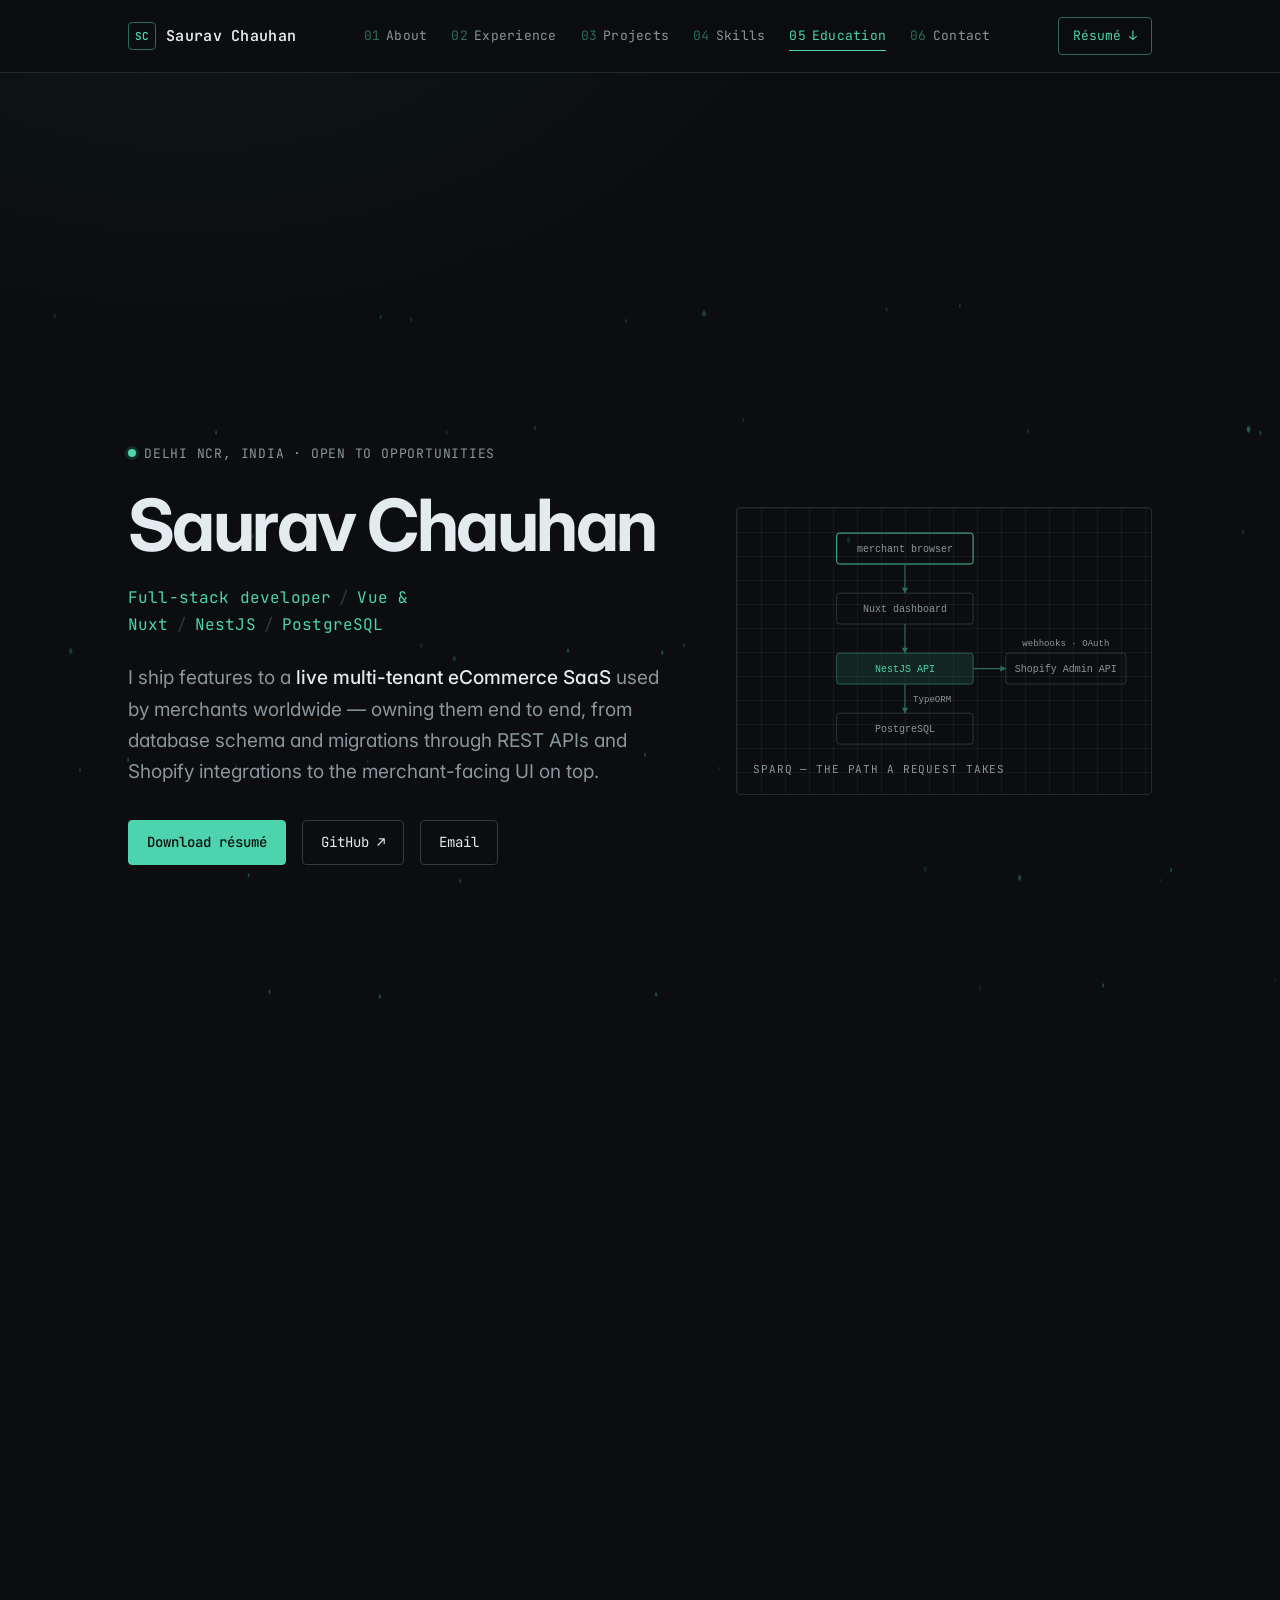
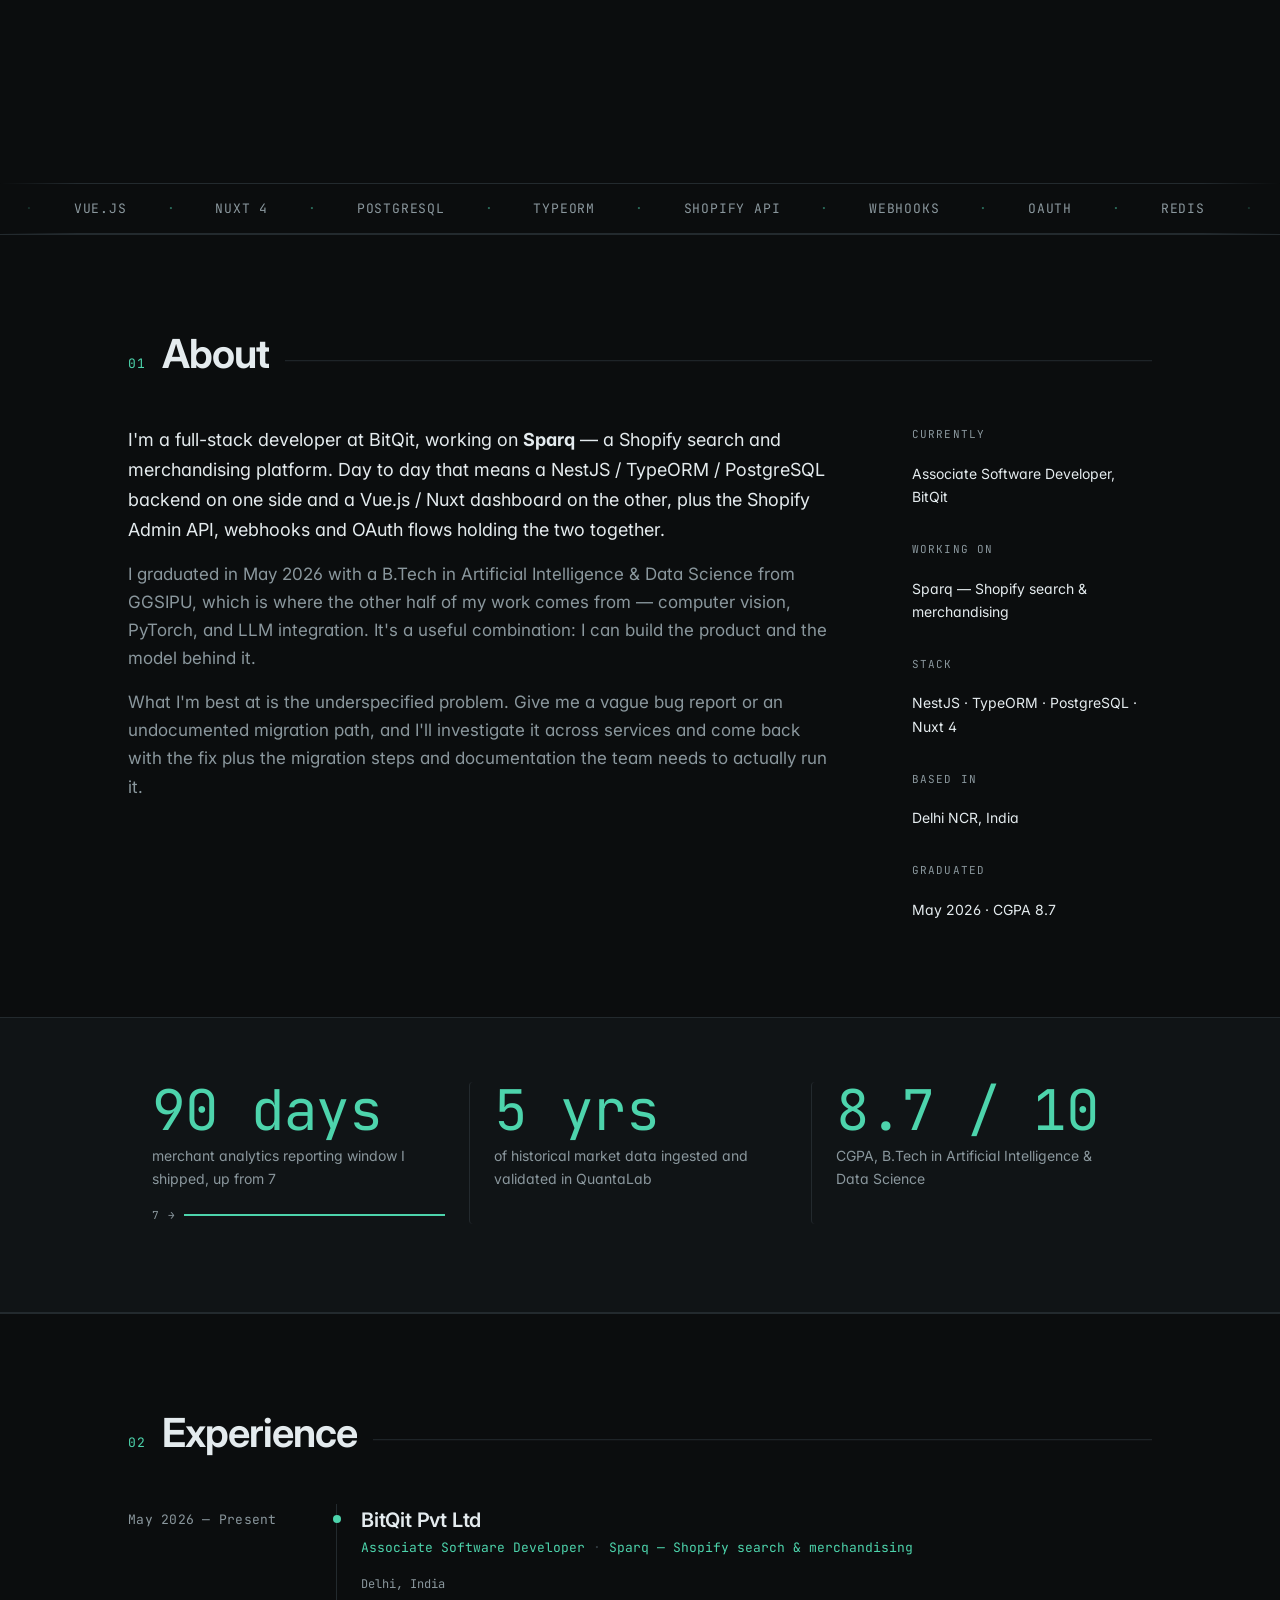
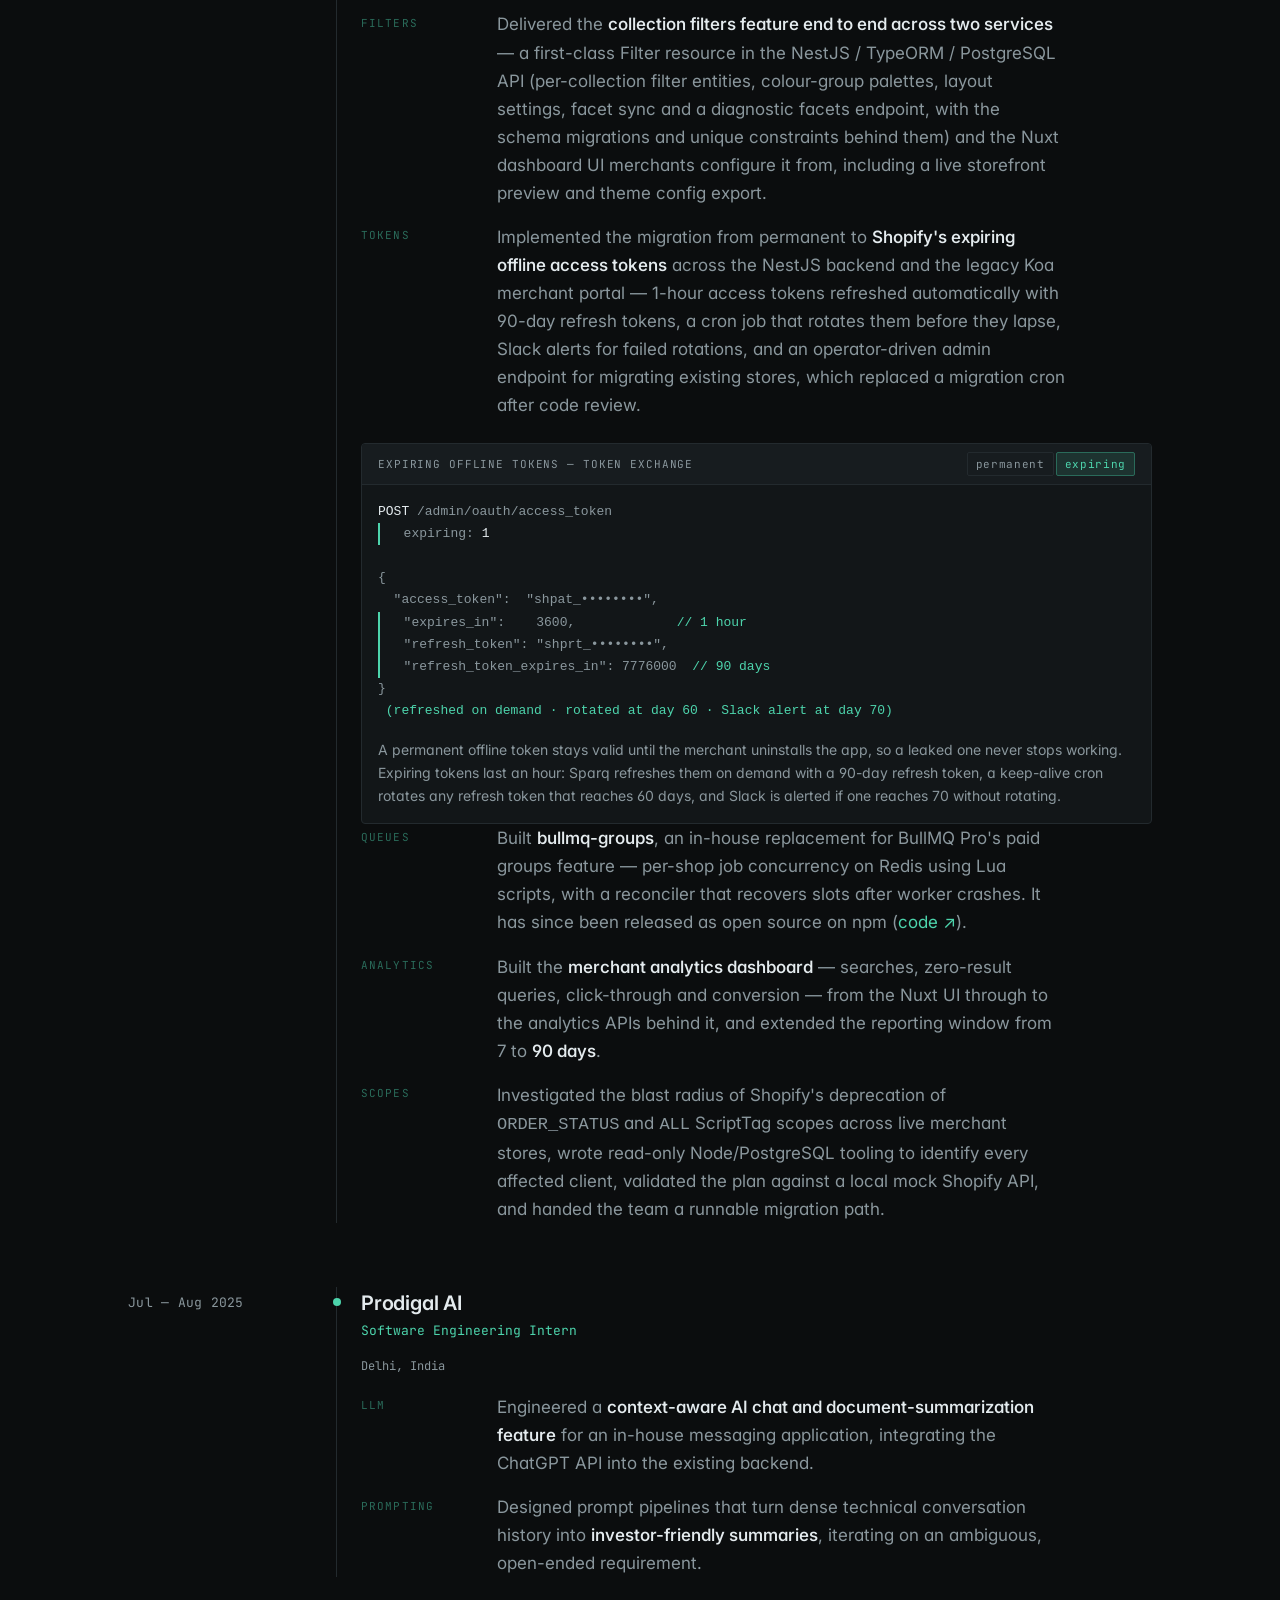
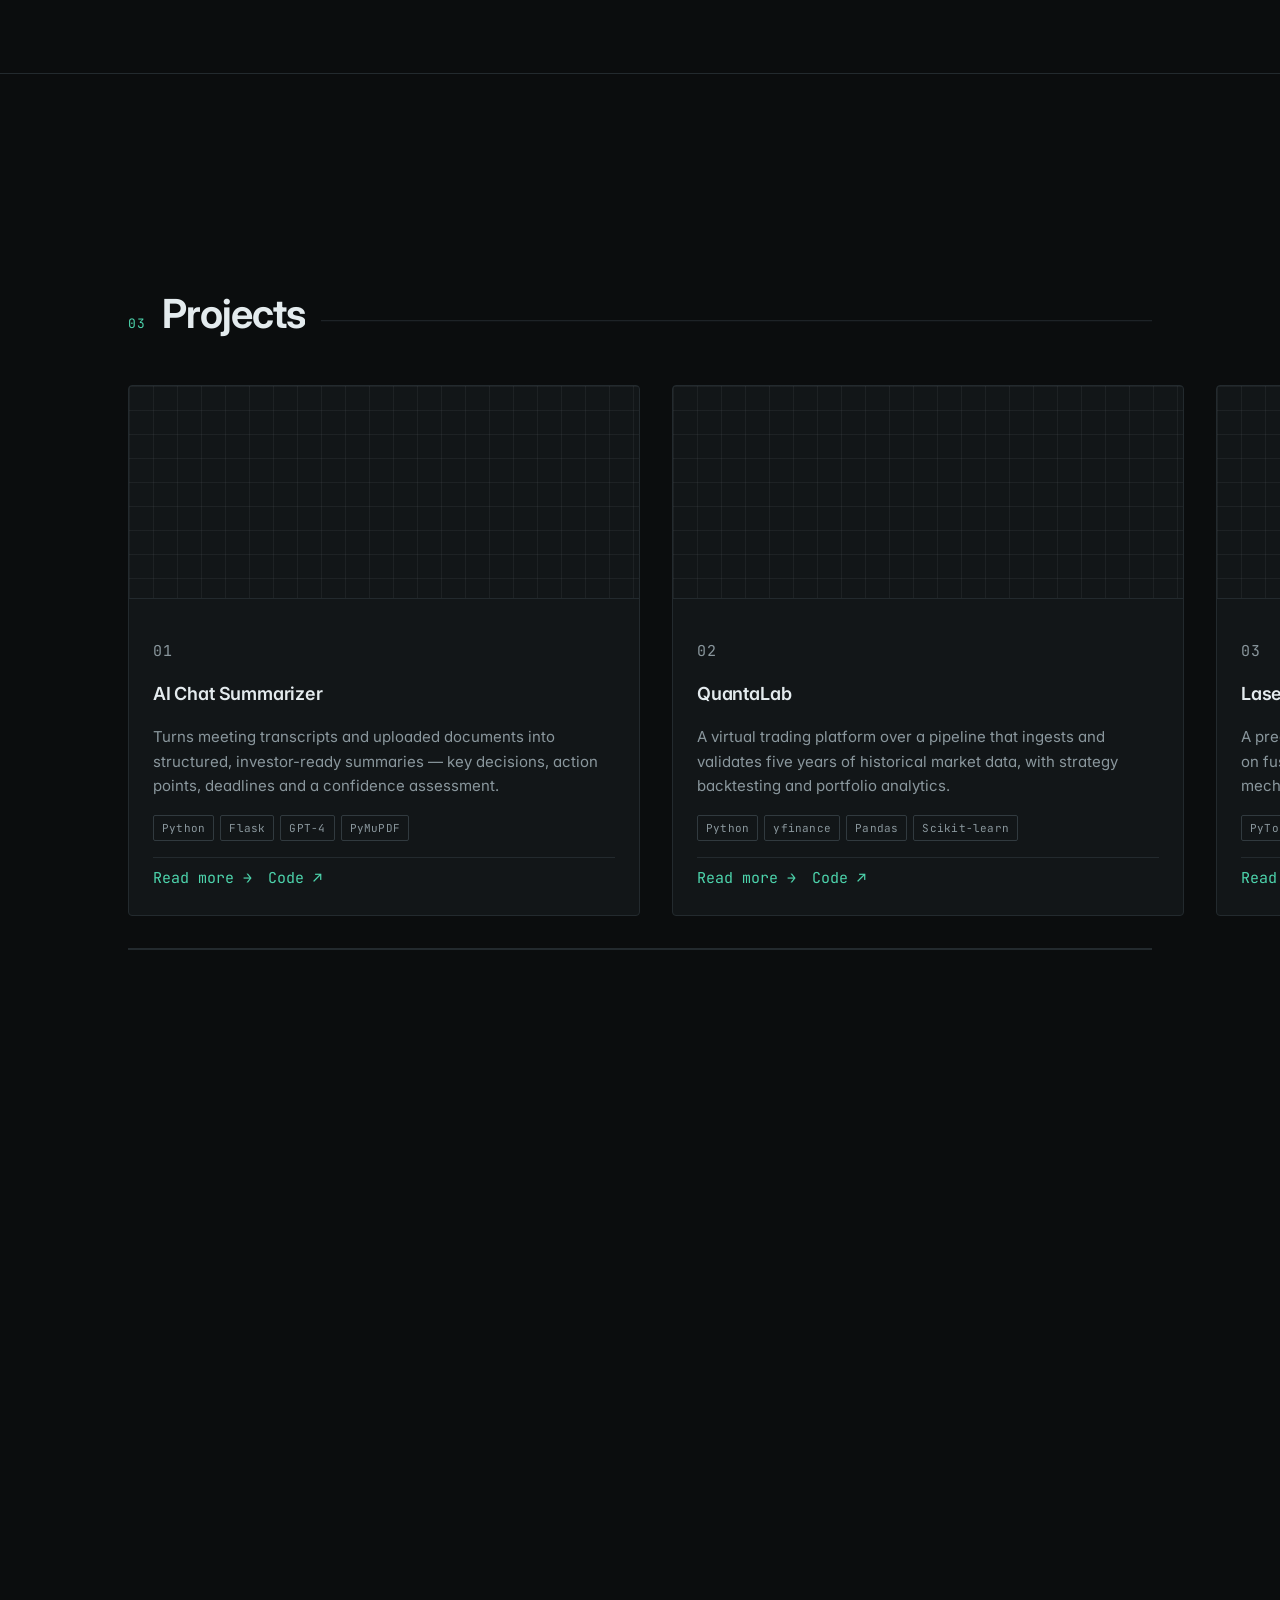
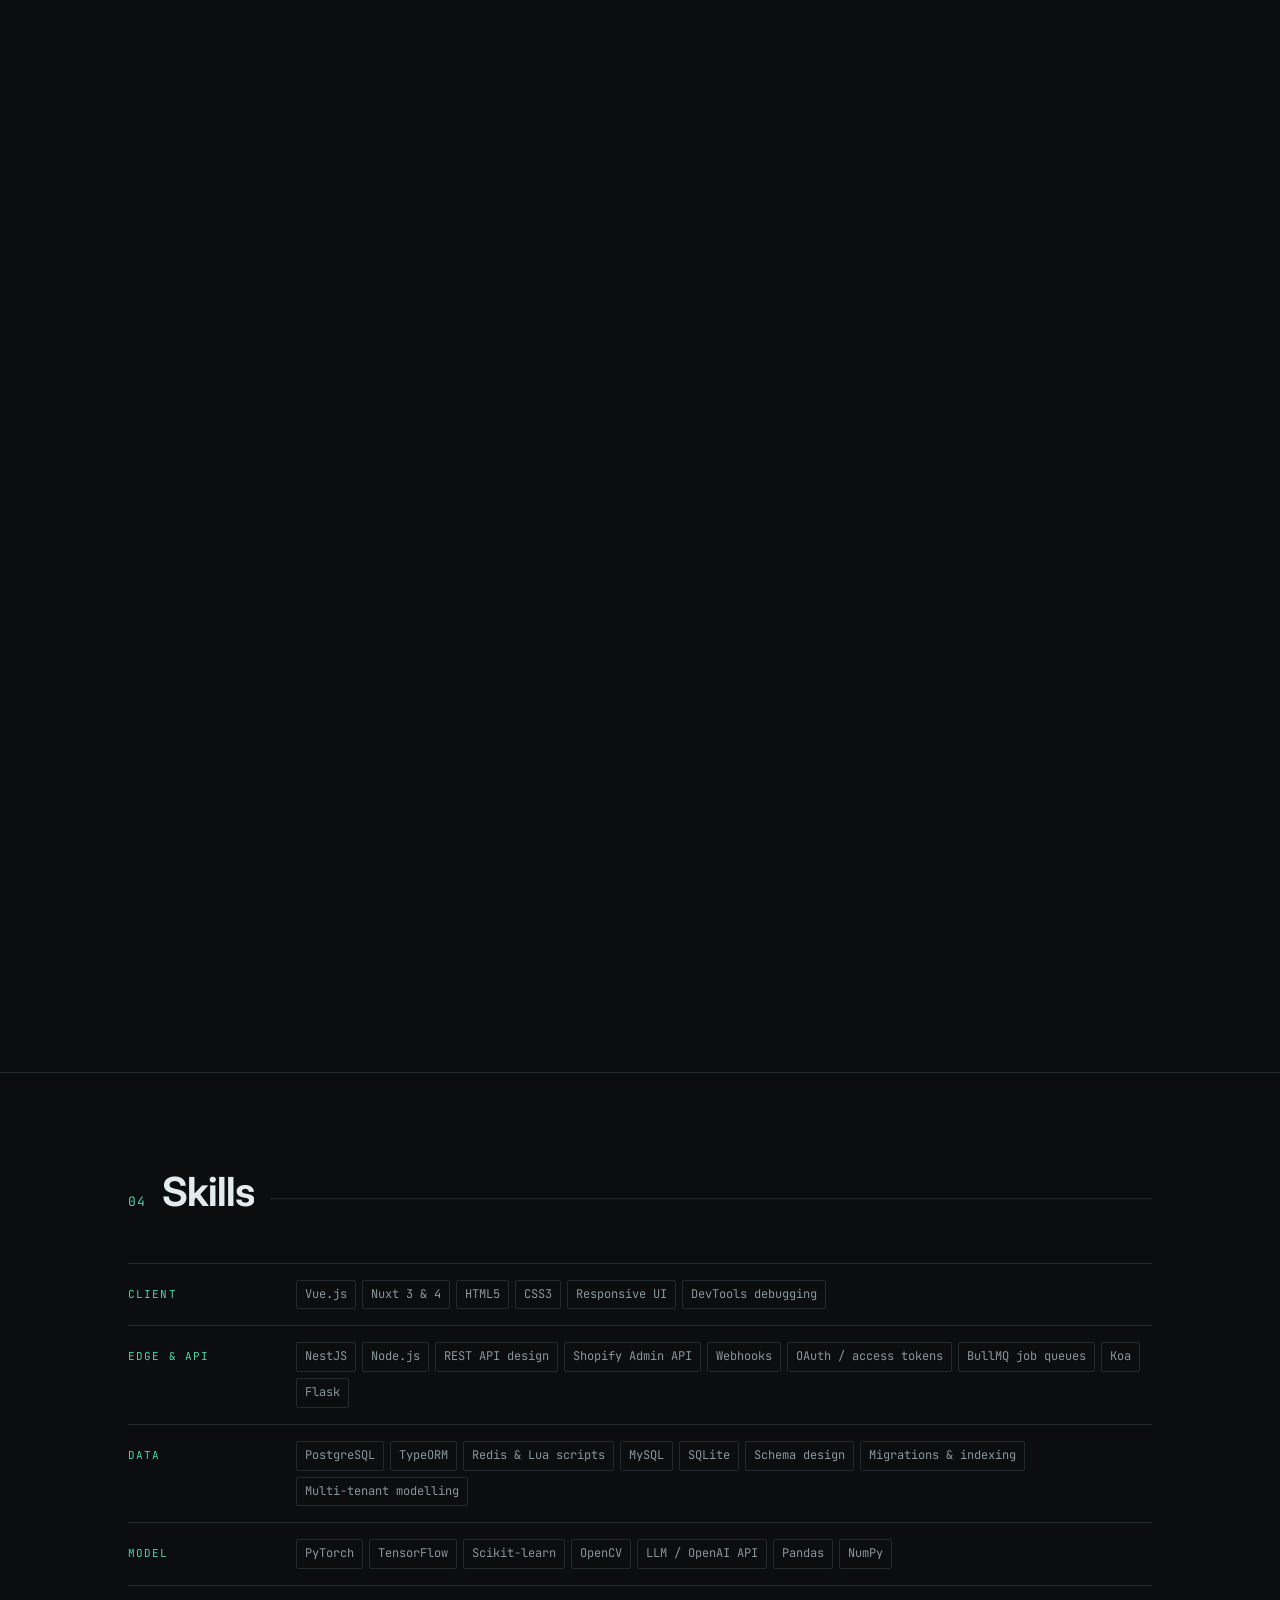
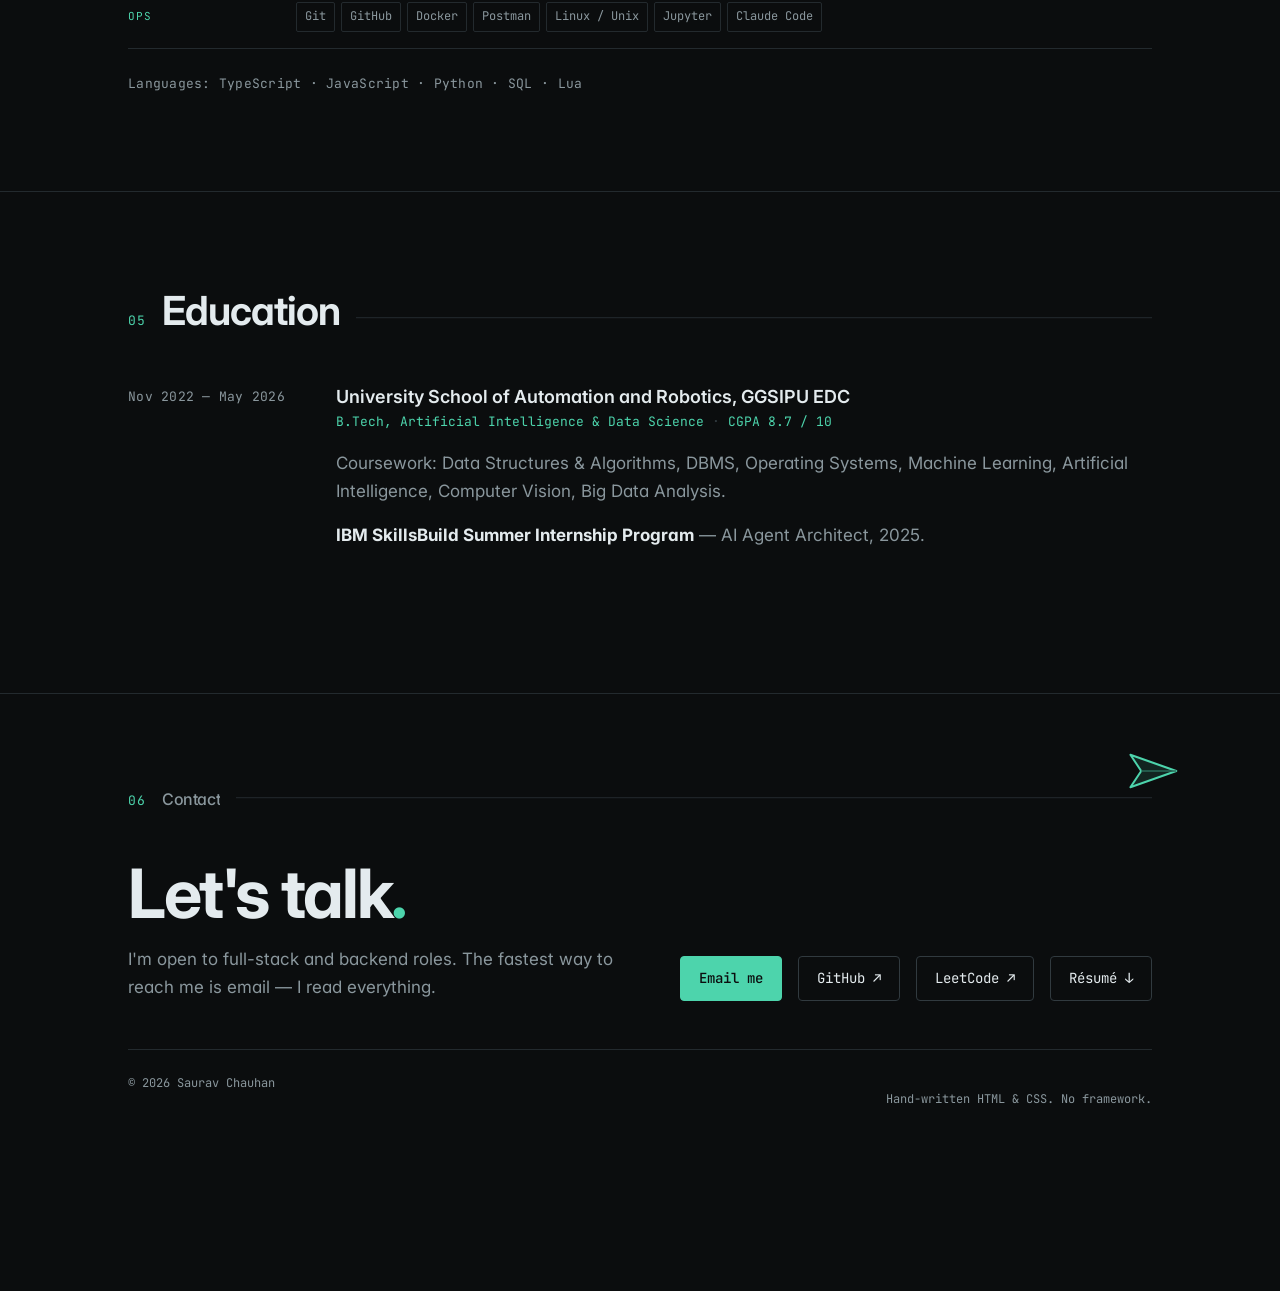
==== commit de7d8e1d: "Add files via upload" ====
--- a/index.html
+++ b/index.html
@@ -297,33 +297,6 @@
                   merchants configure it from, including a live storefront preview and theme config export.</span>
               </li>
               <li class="k">
-                <span class="kicker kicker--warn">Security</span>
-                <span>Found and fixed a <strong>cross-store IDOR vulnerability</strong> that let a request scoped
-                  to one merchant store reach another store's data on a shared multi-tenant platform.</span>
-              </li>
-            </ul>
-
-            <!-- The one element on this site that shows a bug being closed
-                 rather than claiming one was. Ships in the patched state. -->
-            <figure class="console" data-console data-state="patched">
-              <div class="console-bar">
-                <span class="console-title">cross-store IDOR — collections lookup</span>
-                <span class="console-tabs" role="tablist" aria-label="Query state">
-                  <button type="button" role="tab" data-set="vulnerable" aria-selected="false" tabindex="-1">vulnerable</button>
-                  <button type="button" role="tab" data-set="patched" aria-selected="true" tabindex="0">patched</button>
-                </span>
-              </div>
-
-              <pre class="console-body"><code><span class="ln"><span class="kw">SELECT</span> id, store_id, handle <span class="kw">FROM</span> collections</span><span class="ln"><span class="kw">WHERE</span>  handle = $1</span><span class="ln ln--fix"><span class="kw">AND</span>    store_id = $2</span><span class="ln"> </span><span class="row">  id   | store_id | handle</span><span class="row"> ------+----------+--------------</span><span class="row">  1042 | 7731     | summer-sale</span><span class="row row--foreign">  2287 | <span class="leak">9004</span>     | summer-sale</span><span class="console-count"><span class="c1"> (2 rows)</span><span class="c2 ok"> (1 row)</span></span></code></pre>
-
-              <figcaption>
-                Without the tenant predicate, a lookup scoped to one store returned a row belonging to another.
-                Adding <code>store_id</code> to the WHERE clause scopes every query to the calling store.
-              </figcaption>
-            </figure>
-
-            <ul class="bullets">
-              <li class="k">
                 <span class="kicker">Tokens</span>
                 <span>Implemented the migration from permanent to <strong>Shopify's expiring offline access
                   tokens</strong> across the NestJS backend and the legacy Koa merchant portal — 1-hour access
@@ -331,6 +304,31 @@
                   they lapse, Slack alerts for failed rotations, and an operator-driven admin endpoint for
                   migrating existing stores, which replaced a migration cron after code review.</span>
               </li>
+            </ul>
+
+            <!-- Before/after of the token exchange. Reuses the console's two states:
+                 "vulnerable" = permanent token, "patched" = expiring token.
+                 Ships in the expiring state, so JS-off and reduced motion show the result. -->
+            <figure class="console" data-console data-state="patched">
+              <div class="console-bar">
+                <span class="console-title">expiring offline tokens — token exchange</span>
+                <span class="console-tabs" role="tablist" aria-label="Token type">
+                  <button type="button" role="tab" data-set="vulnerable" aria-selected="false" tabindex="-1">permanent</button>
+                  <button type="button" role="tab" data-set="patched" aria-selected="true" tabindex="0">expiring</button>
+                </span>
+              </div>
+
+              <pre class="console-body"><code><span class="ln"><span class="kw">POST</span> /admin/oauth/access_token</span><span class="ln ln--fix">  expiring: <span class="kw">1</span></span><span class="ln"> </span><span class="row">{</span><span class="row">  "access_token":  "shpat_••••••••",</span><span class="row row--foreign">  <span class="leak">// never expires: valid until the app is uninstalled</span></span><span class="ln ln--fix">  "expires_in":    3600,             <span class="ok">// 1 hour</span></span><span class="ln ln--fix">  "refresh_token": "shprt_••••••••",</span><span class="ln ln--fix">  "refresh_token_expires_in": 7776000  <span class="ok">// 90 days</span></span><span class="row">}</span><span class="console-count"><span class="c1"> (stored once, never rotated)</span><span class="c2 ok"> (refreshed on demand · rotated at day 60 · Slack alert at day 70)</span></span></code></pre>
+
+              <figcaption>
+                A permanent offline token stays valid until the merchant uninstalls the app, so a leaked one never
+                stops working. Expiring tokens last an hour: Sparq refreshes them on demand with a 90-day refresh
+                token, a keep-alive cron rotates any refresh token that reaches 60 days, and Slack is alerted if
+                one reaches 70 without rotating.
+              </figcaption>
+            </figure>
+
+            <ul class="bullets">
               <li class="k">
                 <span class="kicker">Queues</span>
                 <span>Built <strong>bullmq-groups</strong>, an in-house replacement for BullMQ Pro's paid groups
